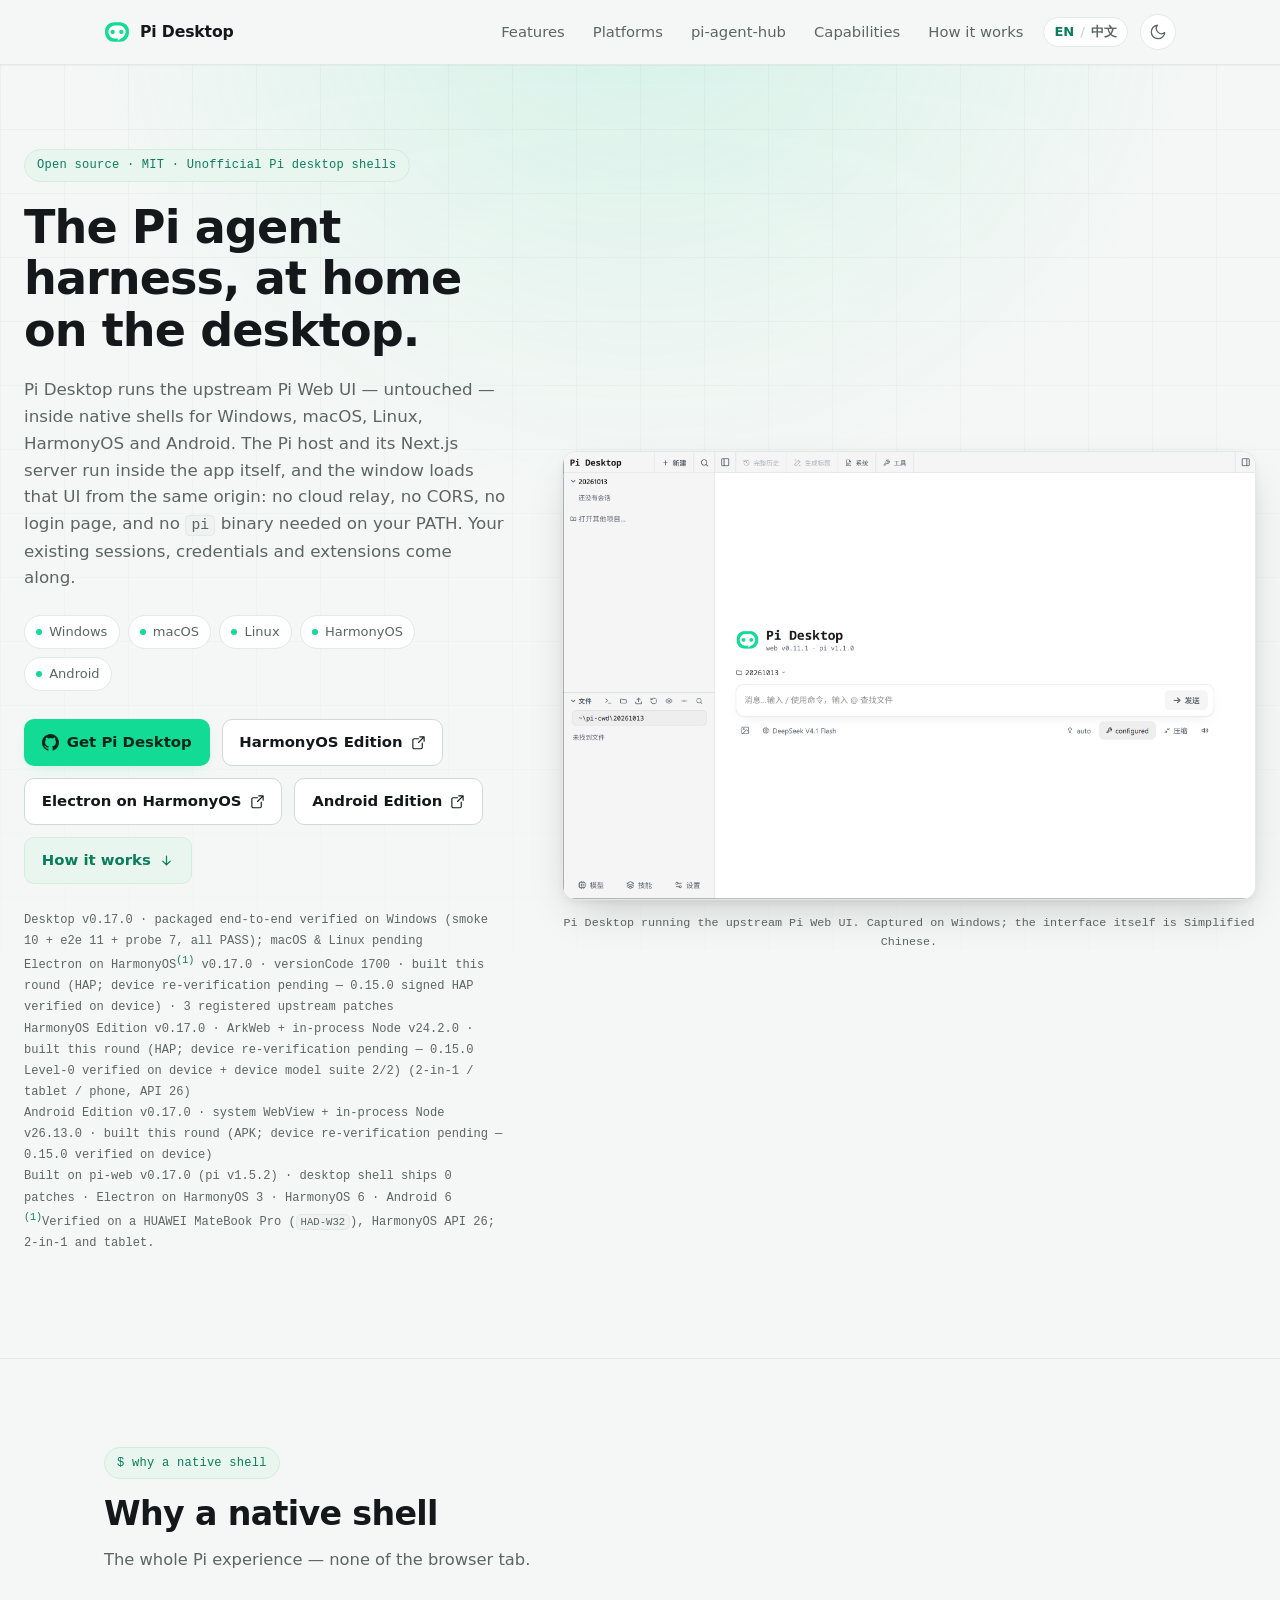
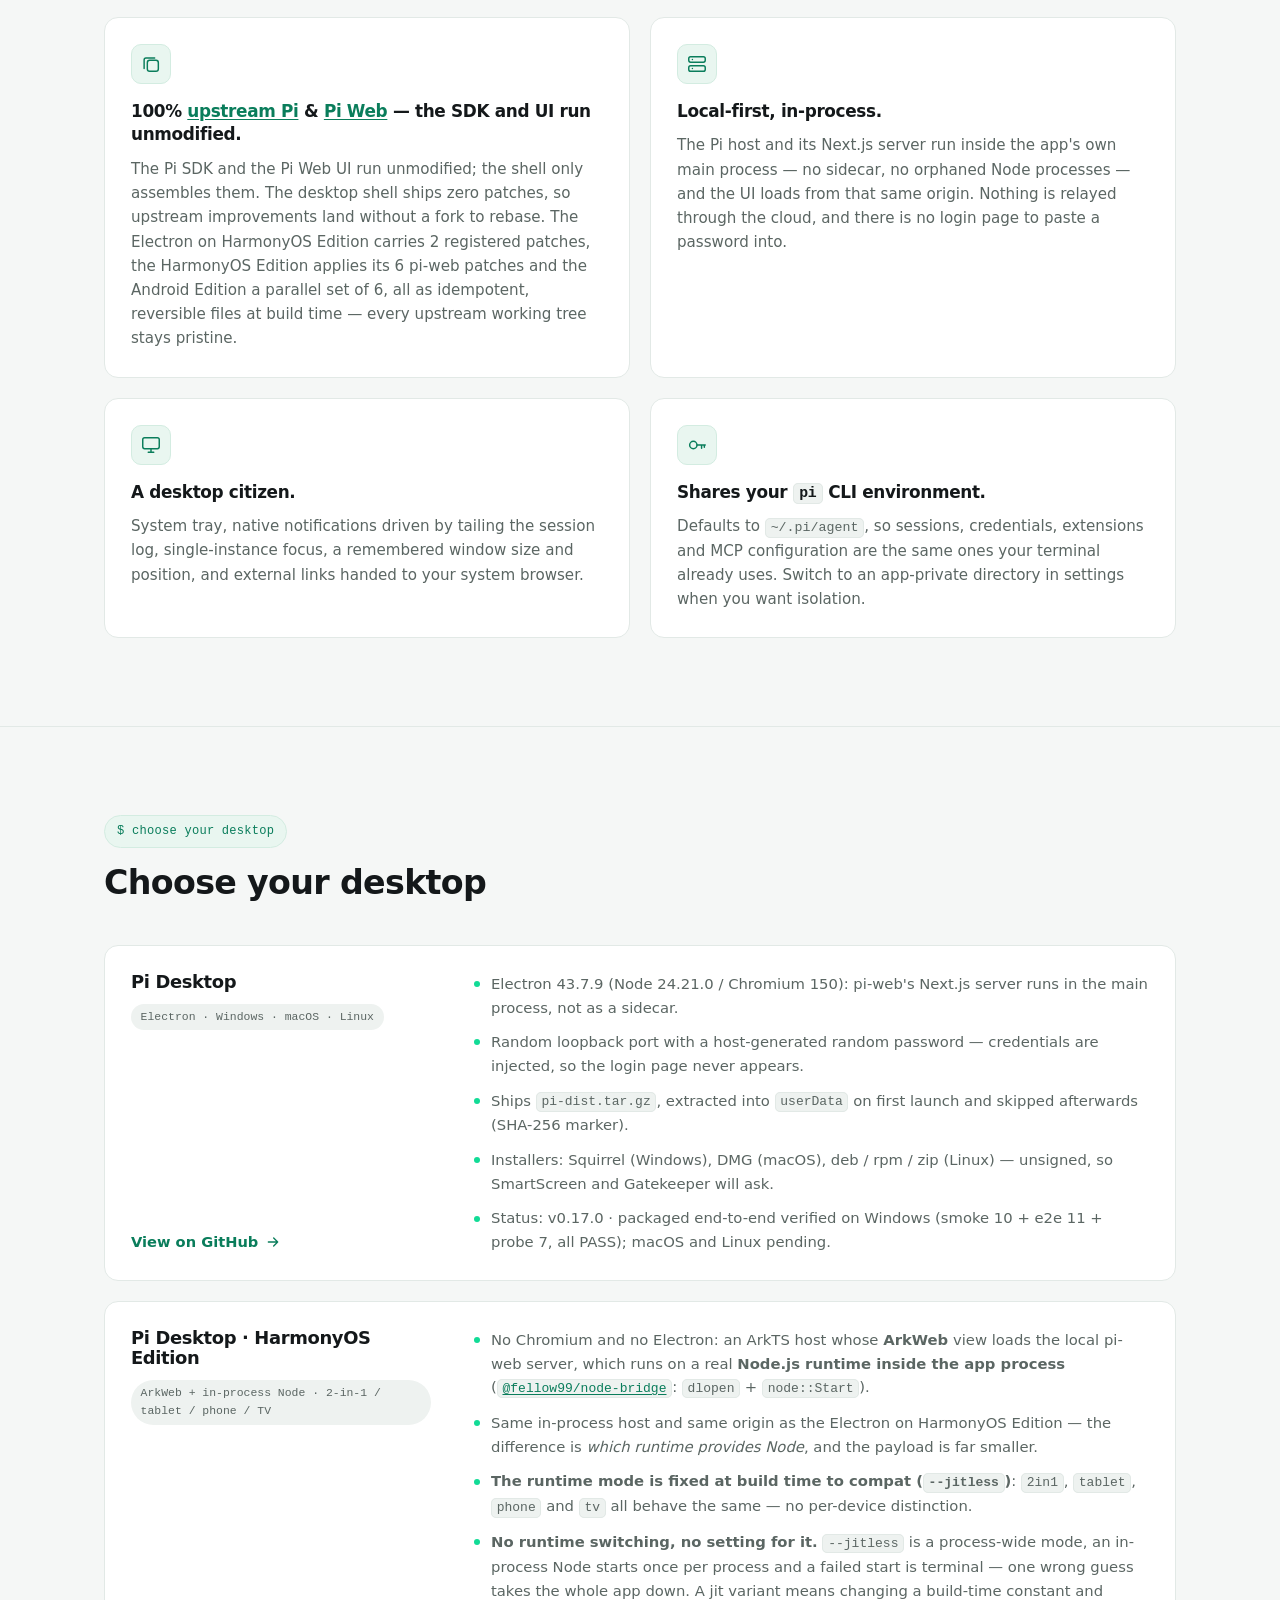
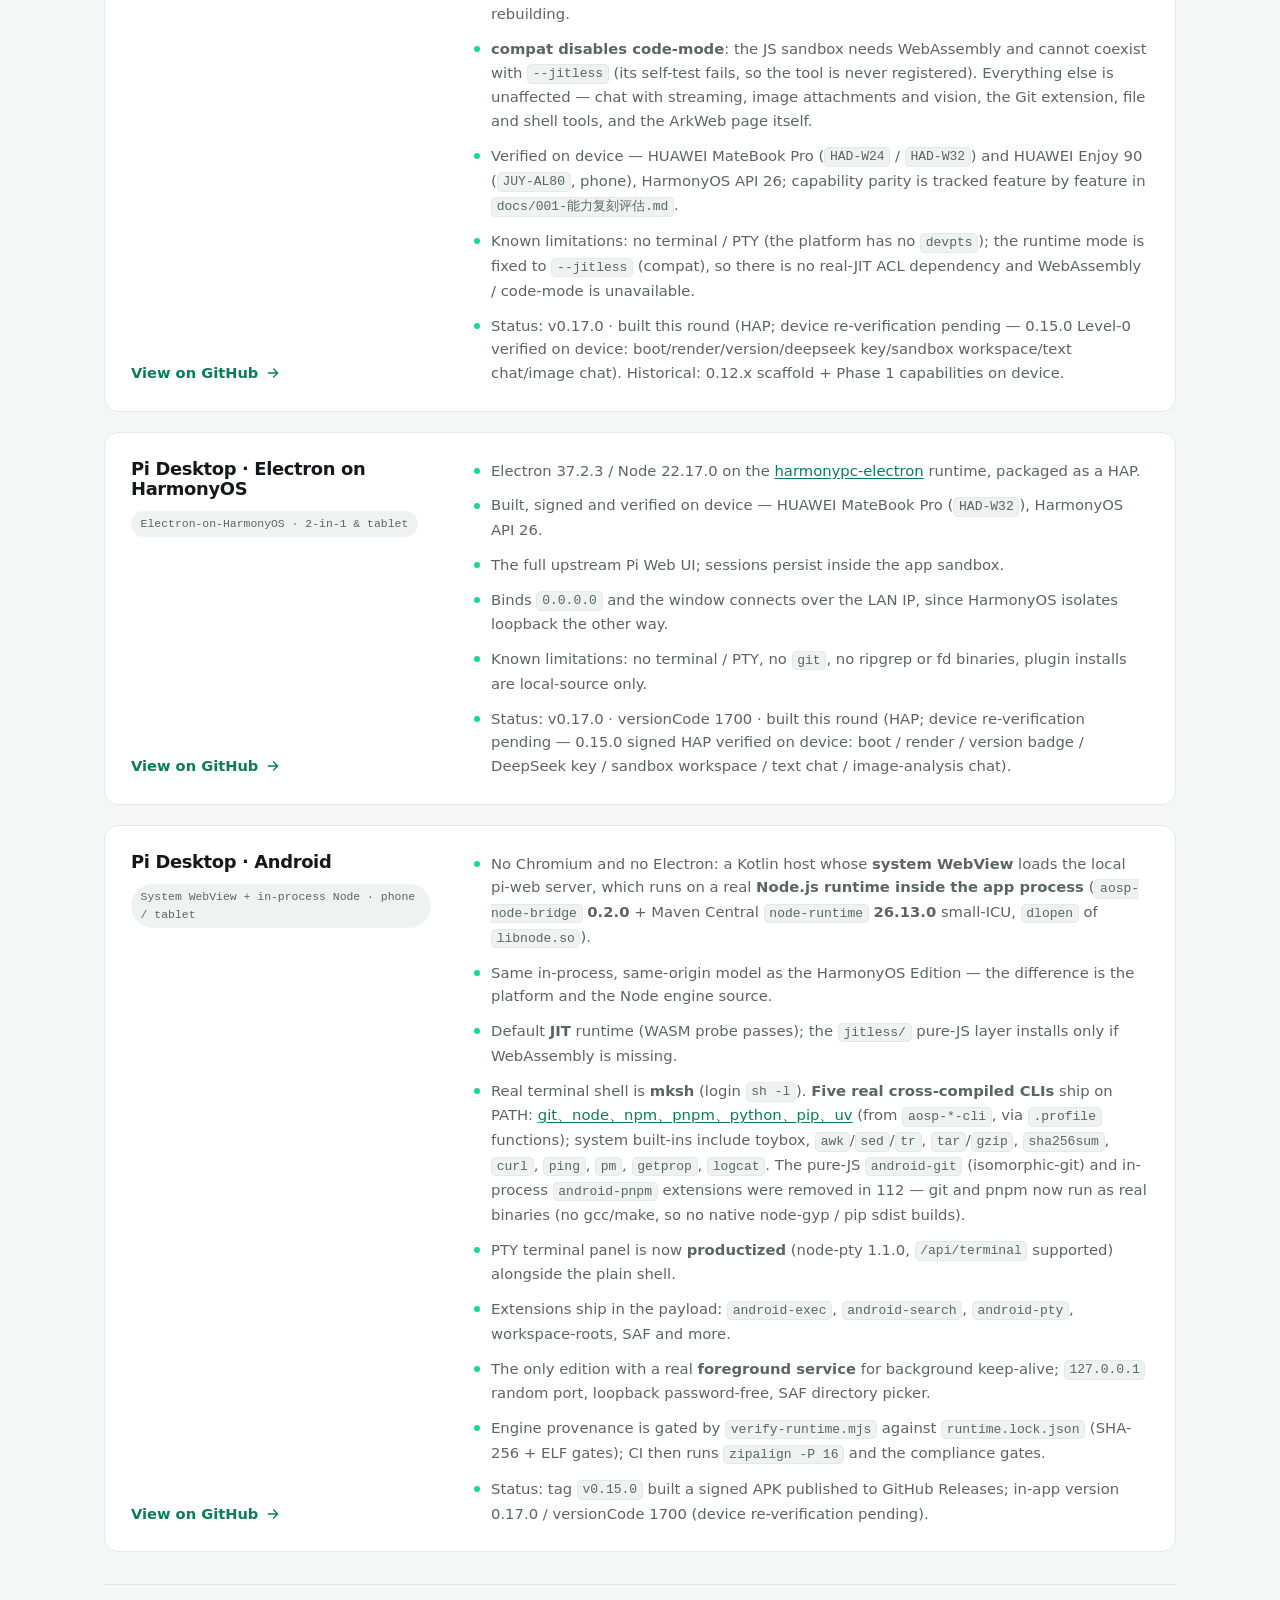
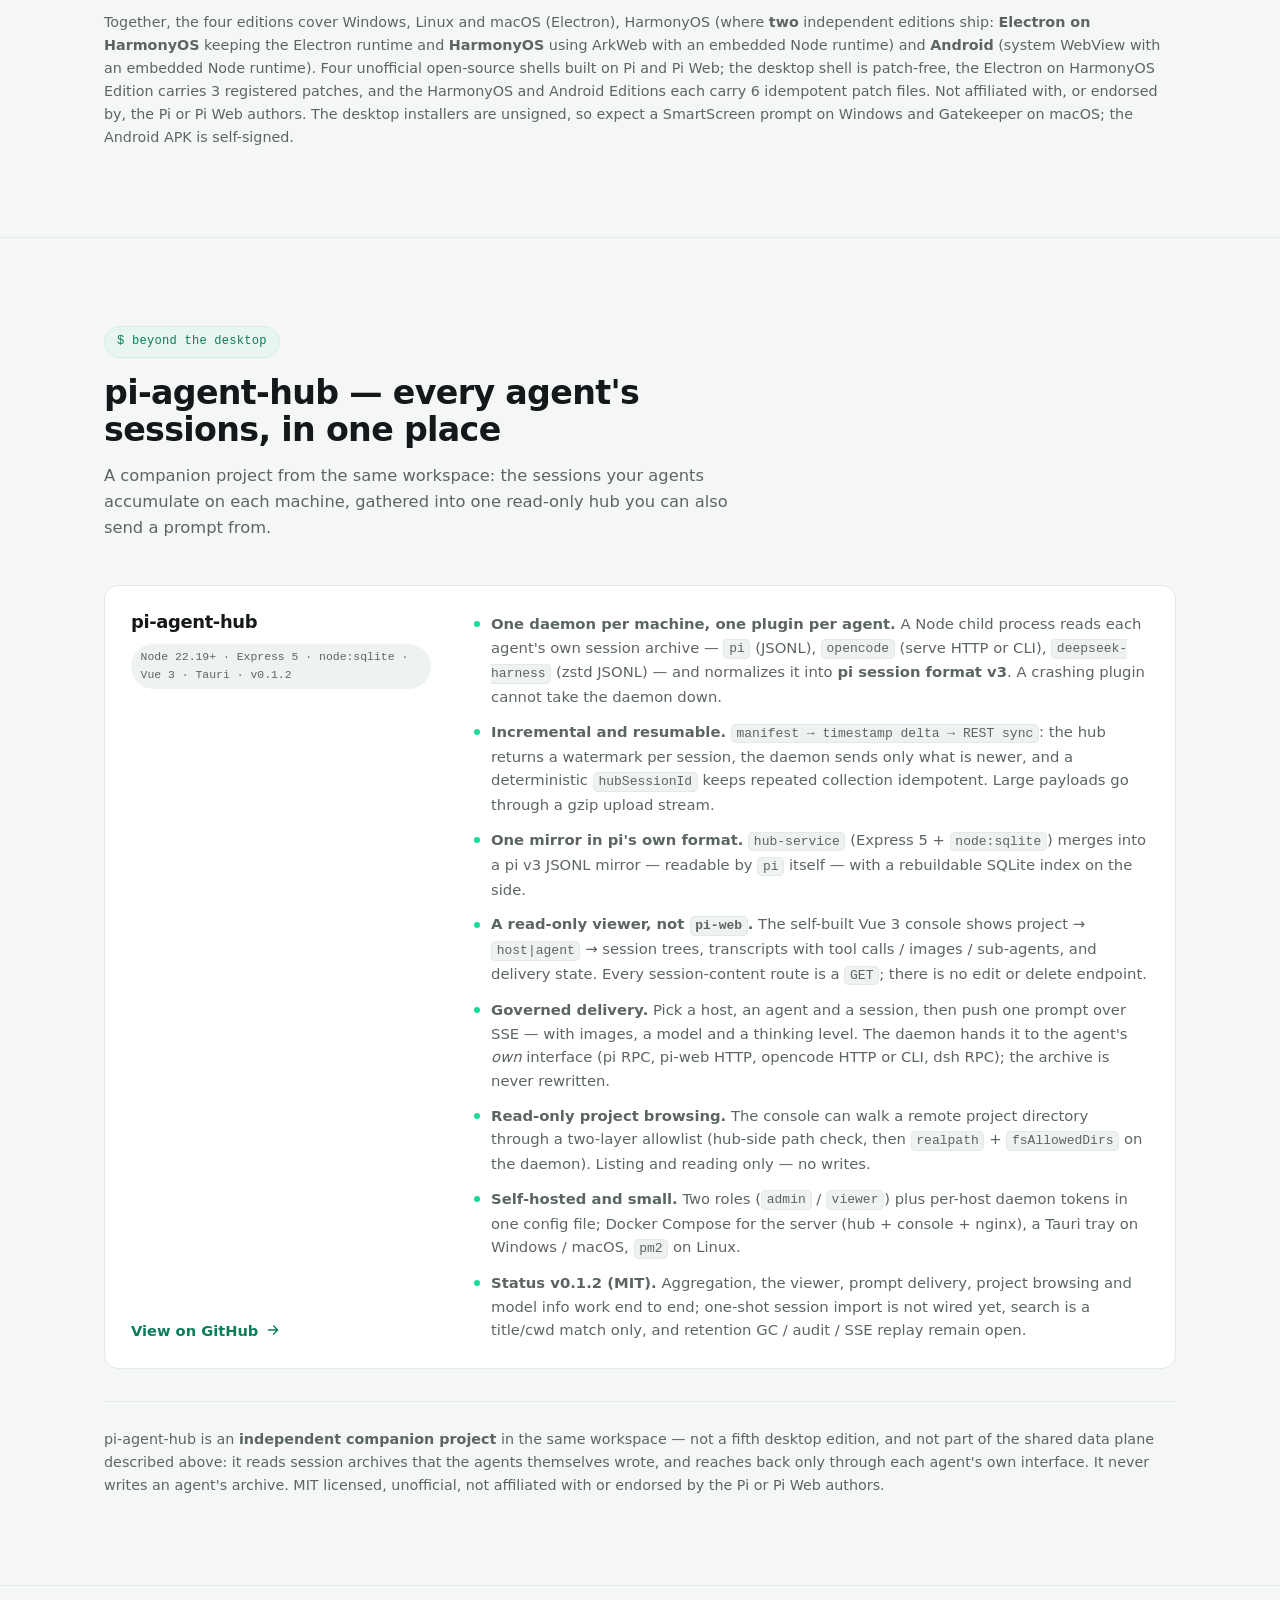
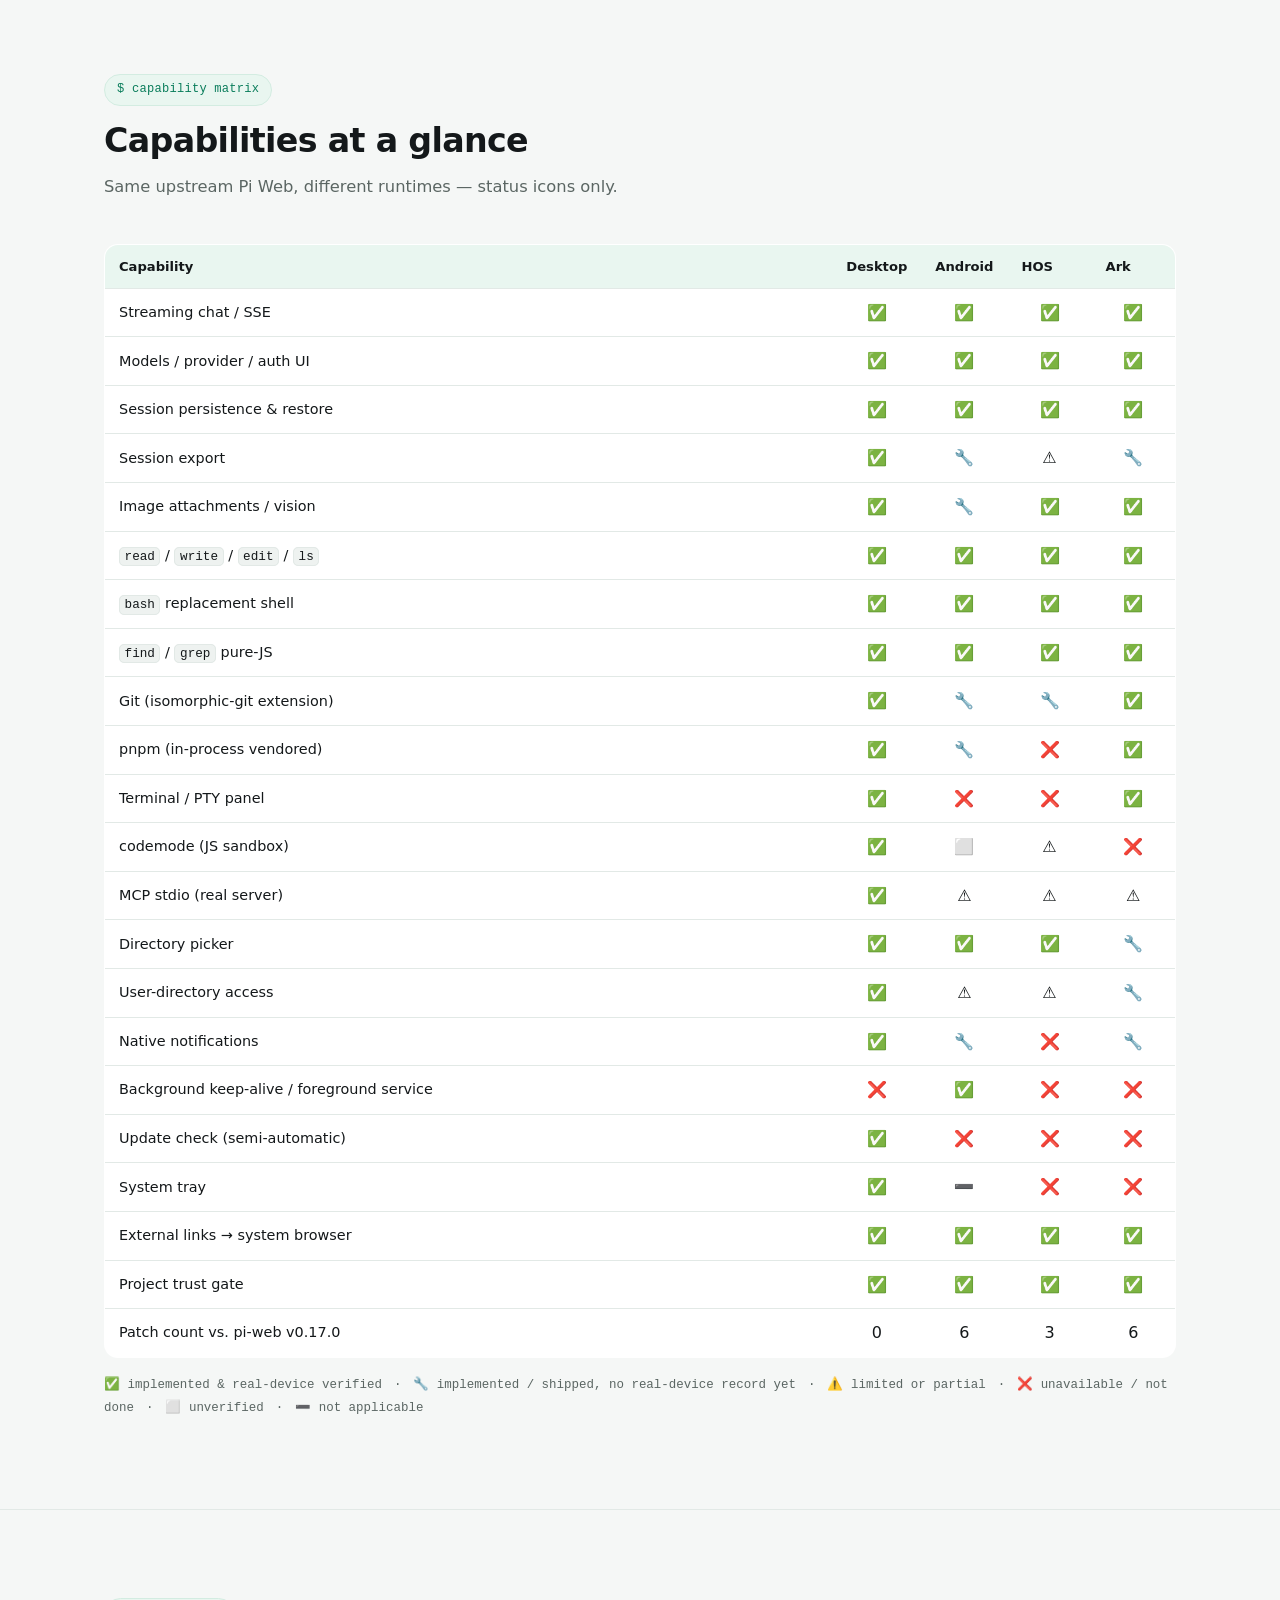
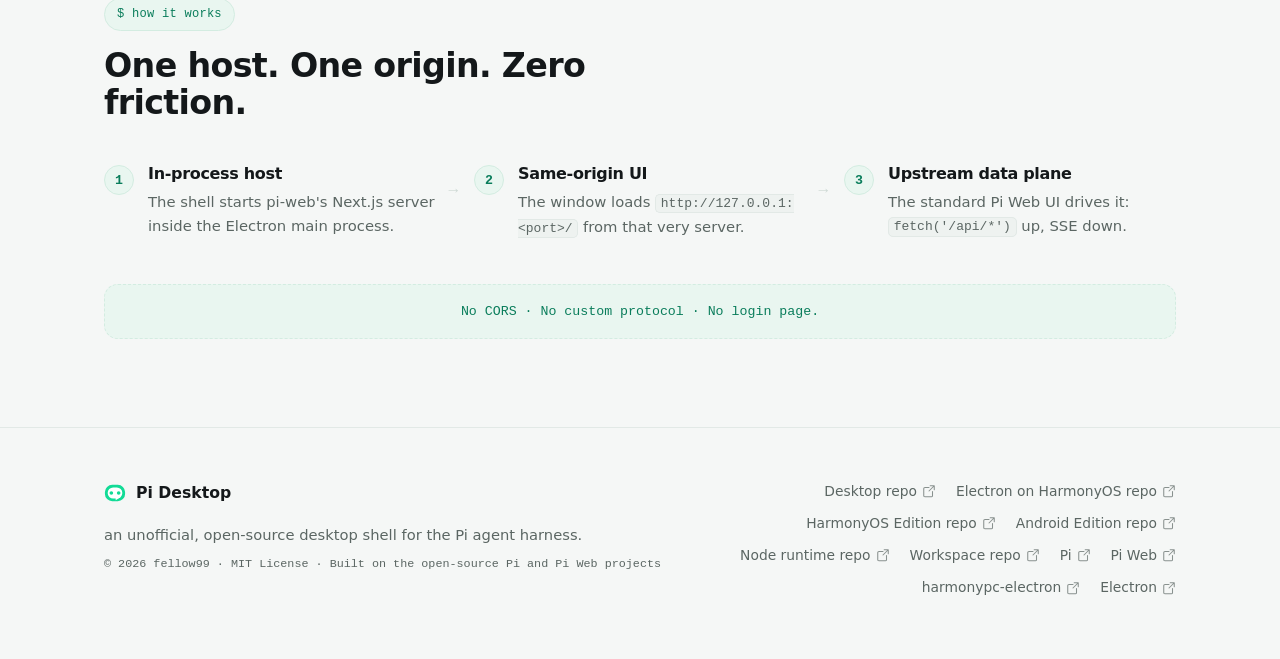
==== index.html @ 99fec646 "feat(site): 新增 pi-agent-hub 栏目并改为一行一应用布局 - 新增 #hub 章节介绍配套工程 pi-agent-hub（采集归一、pi 格式镜像、只读查看器、受控下发、自托管" ====
<!DOCTYPE html>
<html lang="en" data-theme="light">
<head>
  <meta charset="UTF-8" />
  <meta name="viewport" content="width=device-width, initial-scale=1.0" />
  <title>Pi Desktop — The Pi agent harness on the desktop: Windows, macOS, Linux, HarmonyOS &amp; Android</title>
  <meta name="description" content="Open-source, unofficial desktop shells for Pi: the upstream Pi Web UI, untouched, inside an Electron app for Windows, macOS and Linux, two HarmonyOS editions (Electron on HarmonyOS, and ArkWeb with an in-process Node runtime), and an Android edition built on the system WebView with an embedded Node runtime. Local-first, in-process host." />
  <meta name="theme-color" media="(prefers-color-scheme: light)" content="#f5f7f6" />
  <meta name="theme-color" media="(prefers-color-scheme: dark)" content="#090d0b" />
  <script>
    /* Apply the persisted theme before first paint to avoid a flash of the wrong theme. */
    (function () {
      try {
        var t = localStorage.getItem('pi-theme');
        if (!t) {
          t = window.matchMedia('(prefers-color-scheme: dark)').matches ? 'dark' : 'light';
        }
        document.documentElement.setAttribute('data-theme', t);
      } catch (e) {
        /* localStorage unavailable (e.g. file:// with strict settings): keep default */
      }
    })();
  </script>
  <link rel="stylesheet" href="style.css" />
  <link rel="icon" type="image/svg+xml" href="images/logo.svg" />
</head>
<body>
  <a class="skip-link" href="#main">Skip to content</a>

  <header class="site-header">
    <nav class="nav container" aria-label="Primary">
      <a class="brand" href="#top"><img src="images/logo.svg" alt="Pi Desktop" class="brand-logo" /><span class="brand-suffix">Pi Desktop</span></a>
      <div class="nav-links">
        <a href="#features">Features</a>
        <a href="#platforms">Platforms</a>
        <a href="#hub">pi-agent-hub</a>
        <a href="#capabilities">Capabilities</a>
        <a href="#how">How it works</a>
      </div>
      <div class="nav-actions">
        <div class="lang-switch" role="group" aria-label="Language">
          <a class="lang is-active" href="index.html" hreflang="en" aria-current="page">EN</a>
          <span class="lang-sep" aria-hidden="true">/</span>
          <a class="lang" href="index_zh.html" hreflang="zh-CN">中文</a>
        </div>
        <button
          id="theme-toggle"
          class="icon-btn"
          type="button"
          aria-label="Toggle dark mode"
          data-label-dark="Toggle dark mode"
          data-label-light="Toggle light mode">
          <svg class="i-sun" viewBox="0 0 24 24" width="18" height="18" fill="none" stroke="currentColor" stroke-width="1.7" stroke-linecap="round" stroke-linejoin="round" aria-hidden="true">
            <circle cx="12" cy="12" r="4"></circle>
            <path d="M12 2v2M12 20v2M4.93 4.93l1.41 1.41M17.66 17.66l1.41 1.41M2 12h2M20 12h2M4.93 19.07l1.41-1.41M17.66 6.34l1.41-1.41"></path>
          </svg>
          <svg class="i-moon" viewBox="0 0 24 24" width="18" height="18" fill="none" stroke="currentColor" stroke-width="1.7" stroke-linecap="round" stroke-linejoin="round" aria-hidden="true">
            <path d="M21 12.79A9 9 0 1 1 11.21 3 7 7 0 0 0 21 12.79z"></path>
          </svg>
        </button>
      </div>
    </nav>
  </header>

  <main id="main">
    <!-- ============================== HERO ============================== -->
    <section id="top" class="hero">
      <div class="container hero-grid">
        <div class="hero-copy">
          <span class="eyebrow">Open source · MIT · Unofficial Pi desktop shells</span>
          <h1>The Pi agent harness, at home on the desktop.</h1>
          <p class="lede">Pi Desktop runs the upstream Pi Web UI — untouched — inside native shells for Windows, macOS, Linux, HarmonyOS and Android. The Pi host and its Next.js server run inside the app itself, and the window loads that UI from the same origin: no cloud relay, no CORS, no login page, and no <code>pi</code> binary needed on your PATH. Your existing sessions, credentials and extensions come along.</p>
          <ul class="os-strip" aria-label="Supported desktop platforms">
            <li class="os-chip"><span class="os-dot" aria-hidden="true"></span>Windows</li>
            <li class="os-chip"><span class="os-dot" aria-hidden="true"></span>macOS</li>
            <li class="os-chip"><span class="os-dot" aria-hidden="true"></span>Linux</li>
            <li class="os-chip"><span class="os-dot" aria-hidden="true"></span>HarmonyOS</li>
            <li class="os-chip"><span class="os-dot" aria-hidden="true"></span>Android</li>
          </ul>
          <div class="cta-row">
            <a class="btn btn-primary" href="https://github.com/fellow99/pi-desktop" target="_blank" rel="noopener">
              <svg viewBox="0 0 24 24" width="17" height="17" fill="currentColor" aria-hidden="true"><path d="M12 0C5.37 0 0 5.37 0 12c0 5.31 3.44 9.81 8.21 11.4.6.11.82-.26.82-.58 0-.29-.01-1.04-.02-2.05-3.34.73-4.04-1.61-4.04-1.61-.55-1.39-1.34-1.76-1.34-1.76-1.09-.74.08-.73.08-.73 1.2.08 1.84 1.24 1.84 1.24 1.07 1.83 2.8 1.3 3.48 1 .11-.78.42-1.31.76-1.61-2.66-.3-5.47-1.33-5.47-5.93 0-1.31.47-2.38 1.24-3.22-.12-.3-.54-1.52.12-3.18 0 0 1.01-.32 3.3 1.23a11.5 11.5 0 0 1 6.01 0c2.29-1.55 3.3-1.23 3.3-1.23.66 1.66.24 2.88.12 3.18.77.84 1.24 1.91 1.24 3.22 0 4.61-2.81 5.63-5.48 5.92.43.37.81 1.1.81 2.22 0 1.6-.01 2.89-.01 3.28 0 .32.21.7.82.58A12 12 0 0 0 12 0z"></path></svg>
              Get Pi Desktop
            </a>
            <a class="btn btn-outline" href="https://github.com/fellow99/pi-desktop-ark" target="_blank" rel="noopener">
              HarmonyOS Edition
              <svg viewBox="0 0 24 24" width="15" height="15" fill="none" stroke="currentColor" stroke-width="1.8" stroke-linecap="round" stroke-linejoin="round" aria-hidden="true"><path d="M14 3h7v7M21 3l-9 9M18 13v7a2 2 0 0 1-2 2H5a2 2 0 0 1-2-2V8a2 2 0 0 1 2-2h7"></path></svg>
            </a>
            <a class="btn btn-outline" href="https://github.com/fellow99/pi-desktop-hos" target="_blank" rel="noopener">
              Electron on HarmonyOS
              <svg viewBox="0 0 24 24" width="15" height="15" fill="none" stroke="currentColor" stroke-width="1.8" stroke-linecap="round" stroke-linejoin="round" aria-hidden="true"><path d="M14 3h7v7M21 3l-9 9M18 13v7a2 2 0 0 1-2 2H5a2 2 0 0 1-2-2V8a2 2 0 0 1 2-2h7"></path></svg>
            </a>
            <a class="btn btn-outline" href="https://github.com/fellow99/pi-desktop-android" target="_blank" rel="noopener">
              Android Edition
              <svg viewBox="0 0 24 24" width="15" height="15" fill="none" stroke="currentColor" stroke-width="1.8" stroke-linecap="round" stroke-linejoin="round" aria-hidden="true"><path d="M14 3h7v7M21 3l-9 9M18 13v7a2 2 0 0 1-2 2H5a2 2 0 0 1-2-2V8a2 2 0 0 1 2-2h7"></path></svg>
            </a>
            <a class="btn btn-ghost" href="#how">
              How it works
              <svg viewBox="0 0 24 24" width="15" height="15" fill="none" stroke="currentColor" stroke-width="2" stroke-linecap="round" stroke-linejoin="round" aria-hidden="true"><path d="M12 5v14M6 13l6 6 6-6"></path></svg>
            </a>
          </div>
          <p class="trust">
            Desktop v0.17.0 · packaged end-to-end verified on Windows (smoke 10 + e2e 11 + probe 7, all PASS); macOS &amp; Linux pending
            <br>
            Electron on HarmonyOS<sup>(1)</sup> v0.17.0 · versionCode 1700 · built this round (HAP; device re-verification pending — 0.15.0 signed HAP verified on device) · 3 registered upstream patches
            <br>
            HarmonyOS Edition v0.17.0 · ArkWeb + in-process Node v24.2.0 · built this round (HAP; device re-verification pending — 0.15.0 Level-0 verified on device + device model suite 2/2) (2-in-1 / tablet / phone, API 26)
            <br>
            Android Edition v0.17.0 · system WebView + in-process Node v26.13.0 · built this round (APK; device re-verification pending — 0.15.0 verified on device)
            <br>
            Built on pi-web v0.17.0 (pi v1.5.2) · desktop shell ships 0 patches · Electron on HarmonyOS 3 · HarmonyOS 6 · Android 6
            <br>
            <sup>(1)</sup>Verified on a HUAWEI MateBook Pro (<code>HAD-W32</code>), HarmonyOS API 26; 2-in-1 and tablet.
          </p>
        </div>

        <div class="hero-visual">
          <figure class="hero-shot">
            <img src="images/light.png" data-shot="light" alt="Pi Desktop running the upstream Pi Web UI in light theme, in Simplified Chinese" width="2372" height="1530" />
            <img src="images/dark.png" data-shot="dark" alt="Pi Desktop running the upstream Pi Web UI in dark theme, in Simplified Chinese" width="2372" height="1530" />
          </figure>
          <p class="shot-caption">Pi Desktop running the upstream Pi Web UI. Captured on Windows; the interface itself is Simplified Chinese.</p>
        </div>
      </div>
    </section>

    <!-- ============================ FEATURES ============================ -->
    <section id="features" class="section">
      <div class="container">
        <p class="section-eyebrow">$ why a native shell</p>
        <div class="section-head">
          <h2>Why a native shell</h2>
          <p class="section-lede">The whole Pi experience — none of the browser tab.</p>
        </div>

        <div class="feature-grid">
          <article class="feature-card">
            <span class="icon">
              <svg viewBox="0 0 24 24" width="22" height="22" fill="none" stroke="currentColor" stroke-width="1.6" stroke-linecap="round" stroke-linejoin="round" aria-hidden="true"><rect x="8" y="8" width="12" height="12" rx="2.5"></rect><path d="M16 5.5H6.5A2 2 0 0 0 4.5 7.5V17"></path></svg>
            </span>
            <h3>100% <a href="https://github.com/earendil-works/pi" target="_blank" rel="noopener">upstream Pi</a> &amp; <a href="https://github.com/agegr/pi-web" target="_blank" rel="noopener">Pi Web</a> — the SDK and UI run unmodified.</h3>
            <p>The Pi SDK and the Pi Web UI run unmodified; the shell only assembles them. The desktop shell ships zero patches, so upstream improvements land without a fork to rebase. The Electron on HarmonyOS Edition carries 2 registered patches, the HarmonyOS Edition applies its 6 pi-web patches and the Android Edition a parallel set of 6, all as idempotent, reversible files at build time — every upstream working tree stays pristine.</p>
          </article>

          <article class="feature-card">
            <span class="icon">
              <svg viewBox="0 0 24 24" width="22" height="22" fill="none" stroke="currentColor" stroke-width="1.6" stroke-linecap="round" stroke-linejoin="round" aria-hidden="true"><rect x="3" y="4" width="18" height="6" rx="2"></rect><rect x="3" y="14" width="18" height="6" rx="2"></rect><path d="M7 7h.01M7 17h.01"></path></svg>
            </span>
            <h3>Local-first, in-process.</h3>
            <p>The Pi host and its Next.js server run inside the app's own main process — no sidecar, no orphaned Node processes — and the UI loads from that same origin. Nothing is relayed through the cloud, and there is no login page to paste a password into.</p>
          </article>

          <article class="feature-card">
            <span class="icon">
              <svg viewBox="0 0 24 24" width="22" height="22" fill="none" stroke="currentColor" stroke-width="1.6" stroke-linecap="round" stroke-linejoin="round" aria-hidden="true"><rect x="3" y="4" width="18" height="12" rx="2"></rect><path d="M9 20h6M12 16v4"></path></svg>
            </span>
            <h3>A desktop citizen.</h3>
            <p>System tray, native notifications driven by tailing the session log, single-instance focus, a remembered window size and position, and external links handed to your system browser.</p>
          </article>

          <article class="feature-card">
            <span class="icon">
              <svg viewBox="0 0 24 24" width="22" height="22" fill="none" stroke="currentColor" stroke-width="1.6" stroke-linecap="round" stroke-linejoin="round" aria-hidden="true"><circle cx="8" cy="12" r="4"></circle><path d="M12 12h9M17 12v3.5M20 12v2.5"></path></svg>
            </span>
            <h3>Shares your <code>pi</code> CLI environment.</h3>
            <p>Defaults to <code>~/.pi/agent</code>, so sessions, credentials, extensions and MCP configuration are the same ones your terminal already uses. Switch to an app-private directory in settings when you want isolation.</p>
          </article>
        </div>
      </div>
    </section>

    <!-- ============================ PLATFORMS =========================== -->
    <section id="platforms" class="section">
      <div class="container">
        <p class="section-eyebrow">$ choose your desktop</p>
        <div class="section-head">
          <h2>Choose your desktop</h2>
        </div>

        <div class="platform-grid">
          <article class="platform-card">
            <div class="platform-head">
              <h3>Pi Desktop</h3>
              <span class="platform-tag">Electron · Windows · macOS · Linux</span>
            </div>
            <ul class="bullet-list">
              <li>Electron 43.7.9 (Node 24.21.0 / Chromium 150): pi-web's Next.js server runs in the main process, not as a sidecar.</li>
              <li>Random loopback port with a host-generated random password — credentials are injected, so the login page never appears.</li>
              <li>Ships <code>pi-dist.tar.gz</code>, extracted into <code>userData</code> on first launch and skipped afterwards (SHA-256 marker).</li>
              <li>Installers: Squirrel (Windows), DMG (macOS), deb / rpm / zip (Linux) — unsigned, so SmartScreen and Gatekeeper will ask.</li>
              <li>Status: v0.17.0 · packaged end-to-end verified on Windows (smoke 10 + e2e 11 + probe 7, all PASS); macOS and Linux pending.</li>
            </ul>
            <a class="repo-link" href="https://github.com/fellow99/pi-desktop" target="_blank" rel="noopener">
              View on GitHub
              <svg viewBox="0 0 24 24" width="16" height="16" fill="none" stroke="currentColor" stroke-width="2" stroke-linecap="round" stroke-linejoin="round" aria-hidden="true"><path d="M5 12h14M13 6l6 6-6 6"></path></svg>
            </a>
          </article>

          <article class="platform-card">
            <div class="platform-head">
              <h3>Pi Desktop · HarmonyOS Edition</h3>
              <span class="platform-tag">ArkWeb + in-process Node · 2-in-1 / tablet / phone / TV</span>
            </div>
            <ul class="bullet-list">
              <li>No Chromium and no Electron: an ArkTS host whose <strong>ArkWeb</strong> view loads the local pi-web server, which runs on a real <strong>Node.js runtime inside the app process</strong> (<a href="https://github.com/fellow99/ohos-node-bridge" target="_blank" rel="noopener"><code>@fellow99/node-bridge</code></a>: <code>dlopen</code> + <code>node::Start</code>).</li>
              <li>Same in-process host and same origin as the Electron on HarmonyOS Edition — the difference is <em>which runtime provides Node</em>, and the payload is far smaller.</li>
              <li><strong>The runtime mode is fixed at build time to compat (<code>--jitless</code>)</strong>: <code>2in1</code>, <code>tablet</code>, <code>phone</code> and <code>tv</code> all behave the same — no per-device distinction.</li>
              <li><strong>No runtime switching, no setting for it.</strong> <code>--jitless</code> is a process-wide mode, an in-process Node starts once per process and a failed start is terminal — one wrong guess takes the whole app down. A jit variant means changing a build-time constant and rebuilding.</li>
              <li><strong>compat disables code-mode</strong>: the JS sandbox needs WebAssembly and cannot coexist with <code>--jitless</code> (its self-test fails, so the tool is never registered). Everything else is unaffected — chat with streaming, image attachments and vision, the Git extension, file and shell tools, and the ArkWeb page itself.</li>
              <li>Verified on device — HUAWEI MateBook Pro (<code>HAD-W24</code> / <code>HAD-W32</code>) and HUAWEI Enjoy 90 (<code>JUY-AL80</code>, phone), HarmonyOS API 26; capability parity is tracked feature by feature in <code>docs/001-能力复刻评估.md</code>.</li>
              <li>Known limitations: no terminal / PTY (the platform has no <code>devpts</code>); the runtime mode is fixed to <code>--jitless</code> (compat), so there is no real-JIT ACL dependency and WebAssembly / code-mode is unavailable.</li>
              <li>Status: v0.17.0 · built this round (HAP; device re-verification pending — 0.15.0 Level-0 verified on device: boot/render/version/deepseek key/sandbox workspace/text chat/image chat). Historical: 0.12.x scaffold + Phase 1 capabilities on device.</li>
            </ul>
            <a class="repo-link" href="https://github.com/fellow99/pi-desktop-ark" target="_blank" rel="noopener">
              View on GitHub
              <svg viewBox="0 0 24 24" width="16" height="16" fill="none" stroke="currentColor" stroke-width="2" stroke-linecap="round" stroke-linejoin="round" aria-hidden="true"><path d="M5 12h14M13 6l6 6-6 6"></path></svg>
            </a>
          </article>

          <article class="platform-card">
            <div class="platform-head">
              <h3>Pi Desktop · Electron on HarmonyOS</h3>
              <span class="platform-tag">Electron-on-HarmonyOS · 2-in-1 &amp; tablet</span>
            </div>
            <ul class="bullet-list">
              <li>Electron 37.2.3 / Node 22.17.0 on the <a href="https://atomgit.com/jianguoxu/harmonypc-electron" target="_blank" rel="noopener">harmonypc-electron</a> runtime, packaged as a HAP.</li>
              <li>Built, signed and verified on device — HUAWEI MateBook Pro (<code>HAD-W32</code>), HarmonyOS API 26.</li>
              <li>The full upstream Pi Web UI; sessions persist inside the app sandbox.</li>
              <li>Binds <code>0.0.0.0</code> and the window connects over the LAN IP, since HarmonyOS isolates loopback the other way.</li>
              <li>Known limitations: no terminal / PTY, no <code>git</code>, no ripgrep or fd binaries, plugin installs are local-source only.</li>
              <li>Status: v0.17.0 · versionCode 1700 · built this round (HAP; device re-verification pending — 0.15.0 signed HAP verified on device: boot / render / version badge / DeepSeek key / sandbox workspace / text chat / image-analysis chat).</li>
            </ul>
            <a class="repo-link" href="https://github.com/fellow99/pi-desktop-hos" target="_blank" rel="noopener">
              View on GitHub
              <svg viewBox="0 0 24 24" width="16" height="16" fill="none" stroke="currentColor" stroke-width="2" stroke-linecap="round" stroke-linejoin="round" aria-hidden="true"><path d="M5 12h14M13 6l6 6-6 6"></path></svg>
            </a>
          </article>

          <article class="platform-card">
            <div class="platform-head">
              <h3>Pi Desktop · Android</h3>
              <span class="platform-tag">System WebView + in-process Node · phone / tablet</span>
            </div>
            <ul class="bullet-list">
              <li>No Chromium and no Electron: a Kotlin host whose <strong>system WebView</strong> loads the local pi-web server, which runs on a real <strong>Node.js runtime inside the app process</strong> (<code>aosp-node-bridge</code> <strong>0.2.0</strong> + Maven Central <code>node-runtime</code> <strong>26.13.0</strong> small-ICU, <code>dlopen</code> of <code>libnode.so</code>).</li>
              <li>Same in-process, same-origin model as the HarmonyOS Edition — the difference is the platform and the Node engine source.</li>
              <li>Default <strong>JIT</strong> runtime (WASM probe passes); the <code>jitless/</code> pure-JS layer installs only if WebAssembly is missing.</li>
              <li>Real terminal shell is <strong>mksh</strong> (login <code>sh -l</code>). <strong>Five real cross-compiled CLIs</strong> ship on PATH: <a href="https://github.com/fellow99/node-bridge-workspace" target="_blank" rel="noopener">git、node、npm、pnpm、python、pip、uv</a> (from <code>aosp-*-cli</code>, via <code>.profile</code> functions); system built-ins include toybox, <code>awk</code>/<code>sed</code>/<code>tr</code>, <code>tar</code>/<code>gzip</code>, <code>sha256sum</code>, <code>curl</code>, <code>ping</code>, <code>pm</code>, <code>getprop</code>, <code>logcat</code>. The pure-JS <code>android-git</code> (isomorphic-git) and in-process <code>android-pnpm</code> extensions were removed in 112 — git and pnpm now run as real binaries (no gcc/make, so no native node-gyp / pip sdist builds).</li>
              <li>PTY terminal panel is now <strong>productized</strong> (node-pty 1.1.0, <code>/api/terminal</code> supported) alongside the plain shell.</li>
              <li>Extensions ship in the payload: <code>android-exec</code>, <code>android-search</code>, <code>android-pty</code>, workspace-roots, SAF and more.</li>
              <li>The only edition with a real <strong>foreground service</strong> for background keep-alive; <code>127.0.0.1</code> random port, loopback password-free, SAF directory picker.</li>
              <li>Engine provenance is gated by <code>verify-runtime.mjs</code> against <code>runtime.lock.json</code> (SHA-256 + ELF gates); CI then runs <code>zipalign -P 16</code> and the compliance gates.</li>
              <li>Status: tag <code>v0.15.0</code> built a signed APK published to GitHub Releases; in-app version 0.17.0 / versionCode 1700 (device re-verification pending).</li>
            </ul>
            <a class="repo-link" href="https://github.com/fellow99/pi-desktop-android" target="_blank" rel="noopener">
              View on GitHub
              <svg viewBox="0 0 24 24" width="16" height="16" fill="none" stroke="currentColor" stroke-width="2" stroke-linecap="round" stroke-linejoin="round" aria-hidden="true"><path d="M5 12h14M13 6l6 6-6 6"></path></svg>
            </a>
          </article>
        </div>

        <p class="disclaimer">Together, the four editions cover Windows, Linux and macOS (Electron), HarmonyOS (where <strong>two</strong> independent editions ship: <strong>Electron on HarmonyOS</strong> keeping the Electron runtime and <strong>HarmonyOS</strong> using ArkWeb with an embedded Node runtime) and <strong>Android</strong> (system WebView with an embedded Node runtime). Four unofficial open-source shells built on Pi and Pi Web; the desktop shell is patch-free, the Electron on HarmonyOS Edition carries 3 registered patches, and the HarmonyOS and Android Editions each carry 6 idempotent patch files. Not affiliated with, or endorsed by, the Pi or Pi Web authors. The desktop installers are unsigned, so expect a SmartScreen prompt on Windows and Gatekeeper on macOS; the Android APK is self-signed.</p>
      </div>
    </section>

    <!-- =========================== PI-AGENT-HUB ========================== -->
    <section id="hub" class="section">
      <div class="container">
        <p class="section-eyebrow">$ beyond the desktop</p>
        <div class="section-head">
          <h2>pi-agent-hub — every agent's sessions, in one place</h2>
          <p class="section-lede">A companion project from the same workspace: the sessions your agents accumulate on each machine, gathered into one read-only hub you can also send a prompt from.</p>
        </div>

        <div class="platform-grid">
          <article class="platform-card">
            <div class="platform-head">
              <h3>pi-agent-hub</h3>
              <span class="platform-tag">Node 22.19+ · Express 5 · node:sqlite · Vue 3 · Tauri · v0.1.2</span>
            </div>
            <ul class="bullet-list">
              <li><strong>One daemon per machine, one plugin per agent.</strong> A Node child process reads each agent's own session archive — <code>pi</code> (JSONL), <code>opencode</code> (serve HTTP or CLI), <code>deepseek-harness</code> (zstd JSONL) — and normalizes it into <strong>pi session format v3</strong>. A crashing plugin cannot take the daemon down.</li>
              <li><strong>Incremental and resumable.</strong> <code>manifest → timestamp delta → REST sync</code>: the hub returns a watermark per session, the daemon sends only what is newer, and a deterministic <code>hubSessionId</code> keeps repeated collection idempotent. Large payloads go through a gzip upload stream.</li>
              <li><strong>One mirror in pi's own format.</strong> <code>hub-service</code> (Express 5 + <code>node:sqlite</code>) merges into a pi v3 JSONL mirror — readable by <code>pi</code> itself — with a rebuildable SQLite index on the side.</li>
              <li><strong>A read-only viewer, not <code>pi-web</code>.</strong> The self-built Vue 3 console shows project → <code>host|agent</code> → session trees, transcripts with tool calls / images / sub-agents, and delivery state. Every session-content route is a <code>GET</code>; there is no edit or delete endpoint.</li>
              <li><strong>Governed delivery.</strong> Pick a host, an agent and a session, then push one prompt over SSE — with images, a model and a thinking level. The daemon hands it to the agent's <em>own</em> interface (pi RPC, pi-web HTTP, opencode HTTP or CLI, dsh RPC); the archive is never rewritten.</li>
              <li><strong>Read-only project browsing.</strong> The console can walk a remote project directory through a two-layer allowlist (hub-side path check, then <code>realpath</code> + <code>fsAllowedDirs</code> on the daemon). Listing and reading only — no writes.</li>
              <li><strong>Self-hosted and small.</strong> Two roles (<code>admin</code> / <code>viewer</code>) plus per-host daemon tokens in one config file; Docker Compose for the server (hub + console + nginx), a Tauri tray on Windows / macOS, <code>pm2</code> on Linux.</li>
              <li><strong>Status v0.1.2 (MIT).</strong> Aggregation, the viewer, prompt delivery, project browsing and model info work end to end; one-shot session import is not wired yet, search is a title/cwd match only, and retention GC / audit / SSE replay remain open.</li>
            </ul>
            <a class="repo-link" href="https://github.com/fellow99/pi-agent-hub" target="_blank" rel="noopener">
              View on GitHub
              <svg viewBox="0 0 24 24" width="16" height="16" fill="none" stroke="currentColor" stroke-width="2" stroke-linecap="round" stroke-linejoin="round" aria-hidden="true"><path d="M5 12h14M13 6l6 6-6 6"></path></svg>
            </a>
          </article>
        </div>

        <p class="disclaimer">pi-agent-hub is an <strong>independent companion project</strong> in the same workspace — not a fifth desktop edition, and not part of the shared data plane described above: it reads session archives that the agents themselves wrote, and reaches back only through each agent's own interface. It never writes an agent's archive. MIT licensed, unofficial, not affiliated with or endorsed by the Pi or Pi Web authors.</p>
      </div>
    </section>

    <!-- ========================= CAPABILITIES ========================== -->
    <section id="capabilities" class="section">
      <div class="container">
        <p class="section-eyebrow">$ capability matrix</p>
        <div class="section-head">
          <h2>Capabilities at a glance</h2>
          <p class="section-lede">Same upstream Pi Web, different runtimes — status icons only.</p>
        </div>
        <div class="capability-wrap">
          <table class="capability-table">
            <thead>
              <tr>
                <th class="cap-feature">Capability</th>
                <th class="cap-status">Desktop</th>
                <th class="cap-status">Android</th>
                <th class="cap-status">HOS</th>
                <th class="cap-status">Ark</th>
              </tr>
            </thead>
            <tbody>
              <tr><td class="cap-feature">Streaming chat / SSE</td><td class="cap-status">✅</td><td class="cap-status">✅</td><td class="cap-status">✅</td><td class="cap-status">✅</td></tr>
              <tr><td class="cap-feature">Models / provider / auth UI</td><td class="cap-status">✅</td><td class="cap-status">✅</td><td class="cap-status">✅</td><td class="cap-status">✅</td></tr>
              <tr><td class="cap-feature">Session persistence &amp; restore</td><td class="cap-status">✅</td><td class="cap-status">✅</td><td class="cap-status">✅</td><td class="cap-status">✅</td></tr>
              <tr><td class="cap-feature">Session export</td><td class="cap-status">✅</td><td class="cap-status">🔧</td><td class="cap-status">⚠️</td><td class="cap-status">🔧</td></tr>
              <tr><td class="cap-feature">Image attachments / vision</td><td class="cap-status">✅</td><td class="cap-status">🔧</td><td class="cap-status">✅</td><td class="cap-status">✅</td></tr>
              <tr><td class="cap-feature"><code>read</code> / <code>write</code> / <code>edit</code> / <code>ls</code></td><td class="cap-status">✅</td><td class="cap-status">✅</td><td class="cap-status">✅</td><td class="cap-status">✅</td></tr>
              <tr><td class="cap-feature"><code>bash</code> replacement shell</td><td class="cap-status">✅</td><td class="cap-status">✅</td><td class="cap-status">✅</td><td class="cap-status">✅</td></tr>
              <tr><td class="cap-feature"><code>find</code> / <code>grep</code> pure-JS</td><td class="cap-status">✅</td><td class="cap-status">✅</td><td class="cap-status">✅</td><td class="cap-status">✅</td></tr>
              <tr><td class="cap-feature">Git (isomorphic-git extension)</td><td class="cap-status">✅</td><td class="cap-status">🔧</td><td class="cap-status">🔧</td><td class="cap-status">✅</td></tr>
              <tr><td class="cap-feature">pnpm (in-process vendored)</td><td class="cap-status">✅</td><td class="cap-status">🔧</td><td class="cap-status">❌</td><td class="cap-status">✅</td></tr>
              <tr><td class="cap-feature">Terminal / PTY panel</td><td class="cap-status">✅</td><td class="cap-status">❌</td><td class="cap-status">❌</td><td class="cap-status">✅</td></tr>
              <tr><td class="cap-feature">codemode (JS sandbox)</td><td class="cap-status">✅</td><td class="cap-status">⬜</td><td class="cap-status">⚠️</td><td class="cap-status">❌</td></tr>
              <tr><td class="cap-feature">MCP stdio (real server)</td><td class="cap-status">✅</td><td class="cap-status">⚠️</td><td class="cap-status">⚠️</td><td class="cap-status">⚠️</td></tr>
              <tr><td class="cap-feature">Directory picker</td><td class="cap-status">✅</td><td class="cap-status">✅</td><td class="cap-status">✅</td><td class="cap-status">🔧</td></tr>
              <tr><td class="cap-feature">User-directory access</td><td class="cap-status">✅</td><td class="cap-status">⚠️</td><td class="cap-status">⚠️</td><td class="cap-status">🔧</td></tr>
              <tr><td class="cap-feature">Native notifications</td><td class="cap-status">✅</td><td class="cap-status">🔧</td><td class="cap-status">❌</td><td class="cap-status">🔧</td></tr>
              <tr><td class="cap-feature">Background keep-alive / foreground service</td><td class="cap-status">❌</td><td class="cap-status">✅</td><td class="cap-status">❌</td><td class="cap-status">❌</td></tr>
              <tr><td class="cap-feature">Update check (semi-automatic)</td><td class="cap-status">✅</td><td class="cap-status">❌</td><td class="cap-status">❌</td><td class="cap-status">❌</td></tr>
              <tr><td class="cap-feature">System tray</td><td class="cap-status">✅</td><td class="cap-status">➖</td><td class="cap-status">❌</td><td class="cap-status">❌</td></tr>
              <tr><td class="cap-feature">External links → system browser</td><td class="cap-status">✅</td><td class="cap-status">✅</td><td class="cap-status">✅</td><td class="cap-status">✅</td></tr>
              <tr><td class="cap-feature">Project trust gate</td><td class="cap-status">✅</td><td class="cap-status">✅</td><td class="cap-status">✅</td><td class="cap-status">✅</td></tr>
              <tr><td class="cap-feature">Patch count vs. pi-web v0.17.0</td><td class="cap-status">0</td><td class="cap-status">6</td><td class="cap-status">3</td><td class="cap-status">6</td></tr>
            </tbody>
          </table>
        </div>
        <p class="capability-legend">✅ implemented &amp; real-device verified　·　🔧 implemented / shipped, no real-device record yet　·　⚠️ limited or partial　·　❌ unavailable / not done　·　⬜ unverified　·　➖ not applicable</p>
      </div>
    </section>

    <!-- ============================ HOW IT WORKS ========================= -->
    <section id="how" class="section">
      <div class="container">
        <p class="section-eyebrow">$ how it works</p>
        <div class="section-head">
          <h2>One host. One origin. Zero friction.</h2>
        </div>

        <ol class="steps">
          <li class="step">
            <span class="step-num" aria-hidden="true">1</span>
            <div>
              <h3>In-process host</h3>
              <p>The shell starts pi-web's Next.js server inside the Electron main process.</p>
            </div>
          </li>
          <li class="step">
            <span class="step-num" aria-hidden="true">2</span>
            <div>
              <h3>Same-origin UI</h3>
              <p>The window loads <code>http://127.0.0.1:&lt;port&gt;/</code> from that very server.</p>
            </div>
          </li>
          <li class="step">
            <span class="step-num" aria-hidden="true">3</span>
            <div>
              <h3>Upstream data plane</h3>
              <p>The standard Pi Web UI drives it: <code>fetch('/api/*')</code> up, SSE down.</p>
            </div>
          </li>
        </ol>

        <p class="result-badge">No CORS · No custom protocol · No login page.</p>
      </div>
    </section>
  </main>

  <!-- ============================== FOOTER ============================== -->
  <footer class="site-footer">
    <div class="container footer-grid">
      <div class="footer-left">
        <div class="footer-brand"><img src="images/logo.svg" alt="Pi Desktop" class="brand-logo footer-brand-logo" /><span class="brand-suffix">Pi Desktop</span></div>
        <p class="footer-one-liner">an unofficial, open-source desktop shell for the Pi agent harness.</p>
        <p class="footer-copy">&copy; 2026 fellow99 · MIT License · Built on the open-source Pi and Pi Web projects</p>
      </div>
      <nav class="footer-links" aria-label="Footer">
        <a href="https://github.com/fellow99/pi-desktop" target="_blank" rel="noopener">
          Desktop repo
          <svg class="ext" viewBox="0 0 24 24" width="14" height="14" fill="none" stroke="currentColor" stroke-width="1.8" stroke-linecap="round" stroke-linejoin="round" aria-hidden="true"><path d="M14 3h7v7M21 3l-9 9M18 13v7a2 2 0 0 1-2 2H5a2 2 0 0 1-2-2V8a2 2 0 0 1 2-2h7"></path></svg>
        </a>
        <a href="https://github.com/fellow99/pi-desktop-hos" target="_blank" rel="noopener">
          Electron on HarmonyOS repo
          <svg class="ext" viewBox="0 0 24 24" width="14" height="14" fill="none" stroke="currentColor" stroke-width="1.8" stroke-linecap="round" stroke-linejoin="round" aria-hidden="true"><path d="M14 3h7v7M21 3l-9 9M18 13v7a2 2 0 0 1-2 2H5a2 2 0 0 1-2-2V8a2 2 0 0 1 2-2h7"></path></svg>
        </a>
        <a href="https://github.com/fellow99/pi-desktop-ark" target="_blank" rel="noopener">
          HarmonyOS Edition repo
          <svg class="ext" viewBox="0 0 24 24" width="14" height="14" fill="none" stroke="currentColor" stroke-width="1.8" stroke-linecap="round" stroke-linejoin="round" aria-hidden="true"><path d="M14 3h7v7M21 3l-9 9M18 13v7a2 2 0 0 1-2 2H5a2 2 0 0 1-2-2V8a2 2 0 0 1 2-2h7"></path></svg>
        </a>
        <a href="https://github.com/fellow99/pi-desktop-android" target="_blank" rel="noopener">
          Android Edition repo
          <svg class="ext" viewBox="0 0 24 24" width="14" height="14" fill="none" stroke="currentColor" stroke-width="1.8" stroke-linecap="round" stroke-linejoin="round" aria-hidden="true"><path d="M14 3h7v7M21 3l-9 9M18 13v7a2 2 0 0 1-2 2H5a2 2 0 0 1-2-2V8a2 2 0 0 1 2-2h7"></path></svg>
        </a>
        <a href="https://github.com/fellow99/ohos-node-bridge" target="_blank" rel="noopener">
          Node runtime repo
          <svg class="ext" viewBox="0 0 24 24" width="14" height="14" fill="none" stroke="currentColor" stroke-width="1.8" stroke-linecap="round" stroke-linejoin="round" aria-hidden="true"><path d="M14 3h7v7M21 3l-9 9M18 13v7a2 2 0 0 1-2 2H5a2 2 0 0 1-2-2V8a2 2 0 0 1 2-2h7"></path></svg>
        </a>
        <a href="https://github.com/fellow99/pi-workspace" target="_blank" rel="noopener">
          Workspace repo
          <svg class="ext" viewBox="0 0 24 24" width="14" height="14" fill="none" stroke="currentColor" stroke-width="1.8" stroke-linecap="round" stroke-linejoin="round" aria-hidden="true"><path d="M14 3h7v7M21 3l-9 9M18 13v7a2 2 0 0 1-2 2H5a2 2 0 0 1-2-2V8a2 2 0 0 1 2-2h7"></path></svg>
        </a>
        <a href="https://github.com/earendil-works/pi" target="_blank" rel="noopener">
          Pi
          <svg class="ext" viewBox="0 0 24 24" width="14" height="14" fill="none" stroke="currentColor" stroke-width="1.8" stroke-linecap="round" stroke-linejoin="round" aria-hidden="true"><path d="M14 3h7v7M21 3l-9 9M18 13v7a2 2 0 0 1-2 2H5a2 2 0 0 1-2-2V8a2 2 0 0 1 2-2h7"></path></svg>
        </a>
        <a href="https://github.com/agegr/pi-web" target="_blank" rel="noopener">
          Pi Web
          <svg class="ext" viewBox="0 0 24 24" width="14" height="14" fill="none" stroke="currentColor" stroke-width="1.8" stroke-linecap="round" stroke-linejoin="round" aria-hidden="true"><path d="M14 3h7v7M21 3l-9 9M18 13v7a2 2 0 0 1-2 2H5a2 2 0 0 1-2-2V8a2 2 0 0 1 2-2h7"></path></svg>
        </a>
        <a href="https://atomgit.com/jianguoxu/harmonypc-electron" target="_blank" rel="noopener">
          harmonypc-electron
          <svg class="ext" viewBox="0 0 24 24" width="14" height="14" fill="none" stroke="currentColor" stroke-width="1.8" stroke-linecap="round" stroke-linejoin="round" aria-hidden="true"><path d="M14 3h7v7M21 3l-9 9M18 13v7a2 2 0 0 1-2 2H5a2 2 0 0 1-2-2V8a2 2 0 0 1 2-2h7"></path></svg>
        </a>
        <a href="https://www.electronjs.org/" target="_blank" rel="noopener">
          Electron
          <svg class="ext" viewBox="0 0 24 24" width="14" height="14" fill="none" stroke="currentColor" stroke-width="1.8" stroke-linecap="round" stroke-linejoin="round" aria-hidden="true"><path d="M14 3h7v7M21 3l-9 9M18 13v7a2 2 0 0 1-2 2H5a2 2 0 0 1-2-2V8a2 2 0 0 1 2-2h7"></path></svg>
        </a>
      </nav>
    </div>
  </footer>

  <script src="script.js"></script>
</body>
</html>
---- style.css ----
/* =========================================================================
   Pi Desktop Editions — shared stylesheet
   All colour and interaction styling is driven by CSS custom properties that
   switch on the <html data-theme="..."> attribute, with a no-JS fallback.
   Design doc: README.md
   ========================================================================= */

/* ------------------------------------------------------------------ tokens */
:root {
  --font-sans: system-ui, -apple-system, "Segoe UI", Roboto, "Helvetica Neue",
    Arial, "PingFang SC", "Hiragino Sans GB", "Microsoft YaHei", sans-serif;
  --font-mono: ui-monospace, "Cascadia Code", SFMono-Regular, Consolas,
    "Liberation Mono", Menlo, monospace;

  /* light palette */
  --bg: #f5f7f6;
  --surface: #ffffff;
  --surface-2: #eef2f0;
  --text: #14181a;
  --muted: #5b6663;
  --hairline: #e2e9e6;
  --hairline-strong: #cfd9d5;

  /* --accent carries every piece of text/outline; --brand is the raw logo
     colour and is only ever used as a fill (dots, primary button). */
  --accent: #0a7d5b;
  --accent-strong: #076149;
  --accent-soft: #e9f6f0;
  --accent-soft-border: #d3ece1;
  --accent-glow: rgba(18, 219, 150, 0.28);

  --brand: #12db96;
  --brand-contrast: #06251b;

  --tag-bg: #eef2f0;
  --tag-text: #5b6663;

  --nav-bg: rgba(245, 247, 246, 0.82);
  --shadow-soft: 0 2px 12px rgba(20, 24, 26, 0.05);

  /* hero flourish */
  --glow-a: rgba(18, 219, 150, 0.14);
  --grid-line: rgba(20, 24, 26, 0.035);

  /* app-window shadow */
  --shot-shadow: 0 18px 42px -14px rgba(20, 24, 26, 0.22),
    0 3px 10px -2px rgba(20, 24, 26, 0.08);
  --shot-shadow-hover: 0 34px 68px -20px rgba(20, 24, 26, 0.36),
    0 12px 26px -8px rgba(20, 24, 26, 0.14), 0 0 0 1px var(--accent-glow),
    0 14px 52px -10px var(--accent-glow);

  --ring: var(--accent);

  --radius-lg: 14px;
  --radius-md: 10px;
  --radius-sm: 8px;

  --ease: cubic-bezier(0.22, 0.61, 0.36, 1);
  --maxw: 1120px;
}

/* dark palette (mirrored by the @media fallback below) */
html[data-theme="dark"] {
  --bg: #090d0b;
  --surface: #111815;
  --surface-2: #161f1b;
  --text: #e9efec;
  --muted: #98a5a0;
  --hairline: #1f2a25;
  --hairline-strong: #2b3a33;

  --accent: #3ee8ab;
  --accent-strong: #6cf0c2;
  --accent-soft: #12241c;
  --accent-soft-border: #1d3a2d;
  --accent-glow: rgba(18, 219, 150, 0.26);

  --tag-bg: #161f1b;
  --tag-text: #98a5a0;

  --nav-bg: rgba(9, 13, 11, 0.82);
  --shadow-soft: 0 2px 12px rgba(0, 0, 0, 0.4);

  --glow-a: rgba(18, 219, 150, 0.1);
  --grid-line: rgba(233, 239, 236, 0.045);

  --shot-shadow: 0 18px 44px -14px rgba(0, 0, 0, 0.6),
    0 3px 12px -2px rgba(0, 0, 0, 0.5);
  --shot-shadow-hover: 0 36px 70px -18px rgba(0, 0, 0, 0.78),
    0 14px 30px -8px rgba(0, 0, 0, 0.5), 0 0 0 1px var(--accent-glow),
    0 14px 52px -8px var(--accent-glow);
}

/* no-JS fallback: with no inline head script <html> carries no theme
   attribute, so mirror the dark token set to match the OS preference. */
@media (prefers-color-scheme: dark) {
  :root:not([data-theme]) {
    --bg: #090d0b;
    --surface: #111815;
    --surface-2: #161f1b;
    --text: #e9efec;
    --muted: #98a5a0;
    --hairline: #1f2a25;
    --hairline-strong: #2b3a33;
    --accent: #3ee8ab;
    --accent-strong: #6cf0c2;
    --accent-soft: #12241c;
    --accent-soft-border: #1d3a2d;
    --accent-glow: rgba(18, 219, 150, 0.26);
    --tag-bg: #161f1b;
    --tag-text: #98a5a0;
    --nav-bg: rgba(9, 13, 11, 0.82);
    --shadow-soft: 0 2px 12px rgba(0, 0, 0, 0.4);
    --glow-a: rgba(18, 219, 150, 0.1);
    --grid-line: rgba(233, 239, 236, 0.045);
    --shot-shadow: 0 18px 44px -14px rgba(0, 0, 0, 0.6),
      0 3px 12px -2px rgba(0, 0, 0, 0.5);
    --shot-shadow-hover: 0 36px 70px -18px rgba(0, 0, 0, 0.78),
      0 14px 30px -8px rgba(0, 0, 0, 0.5), 0 0 0 1px var(--accent-glow),
      0 14px 52px -8px var(--accent-glow);
  }
}

/* -------------------------------------------------------------------- base */
*,
*::before,
*::after {
  box-sizing: border-box;
}

html {
  scroll-behavior: smooth;
  scroll-padding-top: calc(64px + 22px);
  -webkit-text-size-adjust: 100%;
}

body {
  margin: 0;
  font-family: var(--font-sans);
  background-color: var(--bg);
  color: var(--text);
  line-height: 1.6;
  -webkit-font-smoothing: antialiased;
  text-rendering: optimizeLegibility;
  transition: background-color 0.35s var(--ease), color 0.35s var(--ease);
}

img {
  display: block;
  max-width: 100%;
  height: auto;
}

a {
  color: inherit;
  text-decoration: none;
}

h1,
h2,
h3 {
  margin: 0;
  font-weight: 700;
  letter-spacing: -0.02em;
  line-height: 1.12;
  color: var(--text);
}

p {
  margin: 0;
}

code {
  font-family: var(--font-mono);
  font-size: 0.88em;
  padding: 0.1em 0.36em;
  border-radius: 5px;
  background: var(--surface-2);
  border: 1px solid var(--hairline);
}

:focus-visible {
  outline: 2px solid var(--ring);
  outline-offset: 3px;
  border-radius: 6px;
}

@media (prefers-reduced-motion: reduce) {
  * {
    animation: none !important;
    transition: none !important;
    scroll-behavior: auto !important;
  }
}

/* skip link */
.skip-link {
  position: absolute;
  left: 12px;
  top: -60px;
  z-index: 200;
  padding: 0.6rem 1rem;
  background: var(--brand);
  color: var(--brand-contrast);
  font-size: 0.875rem;
  font-weight: 600;
  border-radius: 0 0 var(--radius-sm) var(--radius-sm);
  transition: top 0.2s var(--ease);
}
.skip-link:active,
.skip-link:focus {
  top: 0;
}

.container {
  width: 100%;
  max-width: var(--maxw);
  margin: 0 auto;
  padding: 0 24px;
}

/* ------------------------------------------------------------------ header */
.site-header {
  position: sticky;
  top: 0;
  z-index: 100;
  background: var(--nav-bg);
  backdrop-filter: saturate(180%) blur(14px);
  -webkit-backdrop-filter: saturate(180%) blur(14px);
  border-bottom: 1px solid var(--hairline);
}

.nav {
  display: flex;
  align-items: center;
  justify-content: space-between;
  gap: 20px;
  height: 64px;
}

.brand {
  display: inline-flex;
  align-items: center;
  gap: 10px;
  font-weight: 700;
  letter-spacing: -0.01em;
  white-space: nowrap;
}

.brand-logo {
  width: 26px;
  height: 26px;
  flex: none;
  border-radius: 7px;
}

.brand-suffix {
  font-size: 0.98rem;
}

.nav-links {
  display: flex;
  align-items: center;
  gap: 28px;
  margin-left: auto;
  font-size: 0.925rem;
  font-weight: 500;
  color: var(--muted);
}

.nav-links a {
  transition: color 0.2s var(--ease);
}
.nav-links a:hover {
  color: var(--text);
}

.nav-actions {
  display: flex;
  align-items: center;
  gap: 12px;
}

.lang-switch {
  display: inline-flex;
  align-items: center;
  gap: 6px;
  padding: 4px 10px;
  border: 1px solid var(--hairline);
  border-radius: 999px;
  background: var(--surface);
  font-size: 0.815rem;
  font-weight: 600;
}

.lang {
  color: var(--muted);
  transition: color 0.2s var(--ease);
}
.lang:hover {
  color: var(--text);
}
.lang.is-active {
  color: var(--accent);
}
.lang-sep {
  color: var(--hairline-strong);
}

.icon-btn {
  display: inline-flex;
  align-items: center;
  justify-content: center;
  width: 36px;
  height: 36px;
  padding: 0;
  border: 1px solid var(--hairline);
  border-radius: 999px;
  background: var(--surface);
  color: var(--muted);
  cursor: pointer;
  transition: color 0.2s var(--ease), border-color 0.2s var(--ease),
    background-color 0.2s var(--ease);
}
.icon-btn:hover {
  color: var(--accent);
  border-color: var(--accent-soft-border);
  background: var(--accent-soft);
}

/* icon = the action the button performs: moon in light, sun in dark */
.icon-btn .i-sun {
  display: none;
}
html[data-theme="dark"] .icon-btn .i-sun {
  display: block;
}
html[data-theme="dark"] .icon-btn .i-moon {
  display: none;
}
@media (prefers-color-scheme: dark) {
  html:not([data-theme]) .icon-btn .i-sun {
    display: block;
  }
  html:not([data-theme]) .icon-btn .i-moon {
    display: none;
  }
}

/* -------------------------------------------------------------------- hero */
.hero {
  position: relative;
  padding: 84px 0 104px;
  isolation: isolate;
}

.hero::before {
  content: "";
  position: absolute;
  inset: 0;
  z-index: -1;
  background-image: radial-gradient(
      62% 58% at 50% -6%,
      var(--glow-a),
      transparent 72%
    ),
    linear-gradient(var(--grid-line) 1px, transparent 1px),
    linear-gradient(90deg, var(--grid-line) 1px, transparent 1px);
  background-size: 100% 100%, 64px 64px, 64px 64px;
  -webkit-mask-image: linear-gradient(#000 0%, transparent 82%);
  mask-image: linear-gradient(#000 0%, transparent 82%);
  pointer-events: none;
}

.hero .container {
  max-width: 1380px;
}

.hero-grid {
  display: grid;
  grid-template-columns: 1fr 1.44fr;
  align-items: center;
  gap: 56px;
}

.eyebrow,
.section-eyebrow {
  display: inline-block;
  font-family: var(--font-mono);
  font-size: 0.755rem;
  font-weight: 500;
  letter-spacing: 0.02em;
  color: var(--accent);
  background: var(--accent-soft);
  border: 1px solid var(--accent-soft-border);
  border-radius: 999px;
  padding: 0.35rem 0.75rem;
}

.hero h1 {
  margin-top: 20px;
  font-size: clamp(2.05rem, 3.6vw, 2.95rem);
}

.lede {
  margin-top: 20px;
  max-width: 56ch;
  font-size: 1.045rem;
  color: var(--muted);
}

.os-strip {
  display: flex;
  flex-wrap: wrap;
  gap: 8px;
  margin: 24px 0 0;
  padding: 0;
  list-style: none;
}

.os-chip {
  display: inline-flex;
  align-items: center;
  gap: 7px;
  padding: 0.35rem 0.7rem;
  border: 1px solid var(--hairline);
  border-radius: 999px;
  background: var(--surface);
  font-size: 0.815rem;
  font-weight: 500;
  color: var(--muted);
}

.os-dot {
  width: 6px;
  height: 6px;
  flex: none;
  border-radius: 50%;
  background: var(--brand);
}

.cta-row {
  display: flex;
  flex-wrap: wrap;
  gap: 12px;
  margin-top: 28px;
}

.btn {
  display: inline-flex;
  align-items: center;
  gap: 8px;
  padding: 0.66rem 1.05rem;
  border: 1px solid transparent;
  border-radius: var(--radius-md);
  font-size: 0.93rem;
  font-weight: 600;
  cursor: pointer;
  transition: transform 0.2s var(--ease), background-color 0.2s var(--ease),
    border-color 0.2s var(--ease), color 0.2s var(--ease),
    box-shadow 0.2s var(--ease);
}
.btn:active {
  transform: translateY(1px);
}

.btn-primary {
  background: var(--brand);
  color: var(--brand-contrast);
  box-shadow: 0 6px 18px -8px var(--accent-glow);
}
.btn-primary:hover {
  background: var(--accent-strong);
  color: #ffffff;
}

.btn-outline {
  background: var(--surface);
  border-color: var(--hairline-strong);
  color: var(--text);
}
.btn-outline:hover {
  border-color: var(--accent);
  color: var(--accent);
}

.btn-ghost {
  background: var(--accent-soft);
  border-color: var(--accent-soft-border);
  color: var(--accent);
}
.btn-ghost:hover {
  border-color: var(--accent);
}

/* caution: --accent-strong in light mode is a dark green, so the primary
   hover keeps white text; in dark mode the override below flips it back. */
html[data-theme="dark"] .btn-primary:hover {
  background: var(--accent);
  color: var(--brand-contrast);
}

.trust {
  margin-top: 26px;
  font-family: var(--font-mono);
  font-size: 0.755rem;
  line-height: 1.75;
  color: var(--muted);
}
.trust sup {
  color: var(--accent);
}

.hero-visual {
  min-width: 0;
}

.hero-shot {
  position: relative;
  margin: 0;
  border: 1px solid var(--hairline);
  border-radius: var(--radius-lg);
  overflow: hidden;
  background: var(--surface);
  box-shadow: var(--shot-shadow);
  transition: transform 0.5s var(--ease), box-shadow 0.65s var(--ease);
}
.hero-shot:hover {
  transform: translateY(-4px);
  box-shadow: var(--shot-shadow-hover);
}

/* both screenshots live in the DOM; pure CSS picks exactly one per theme so
   the right one shows even before JS runs. Never swap these with JS. */
.hero-shot img {
  display: none;
  width: 100%;
}
.hero-shot img[data-shot="light"] {
  display: block;
}
html[data-theme="dark"] .hero-shot img[data-shot="light"] {
  display: none;
}
html[data-theme="dark"] .hero-shot img[data-shot="dark"] {
  display: block;
}
@media (prefers-color-scheme: dark) {
  html:not([data-theme]) .hero-shot img[data-shot="light"] {
    display: none;
  }
  html:not([data-theme]) .hero-shot img[data-shot="dark"] {
    display: block;
  }
}

.shot-caption {
  margin-top: 14px;
  font-family: var(--font-mono);
  font-size: 0.735rem;
  color: var(--muted);
  text-align: center;
}

/* ---------------------------------------------------------------- sections */
.section {
  padding: 88px 0;
  border-top: 1px solid var(--hairline);
}

.section-head {
  margin-top: 16px;
  max-width: 62ch;
}

.section-head h2 {
  font-size: clamp(1.6rem, 2.6vw, 2.15rem);
}

.section-lede {
  margin-top: 14px;
  font-size: 1.02rem;
  color: var(--muted);
}

/* features */
.feature-grid {
  display: grid;
  grid-template-columns: repeat(2, 1fr);
  gap: 20px;
  margin-top: 44px;
}

.feature-card {
  padding: 26px;
  background: var(--surface);
  border: 1px solid var(--hairline);
  border-radius: var(--radius-lg);
  transition: border-color 0.3s var(--ease), transform 0.3s var(--ease),
    box-shadow 0.3s var(--ease);
}
.feature-card:hover {
  border-color: var(--accent-soft-border);
  transform: translateY(-2px);
  box-shadow: var(--shadow-soft);
}

.feature-card .icon {
  display: inline-flex;
  align-items: center;
  justify-content: center;
  width: 40px;
  height: 40px;
  border-radius: var(--radius-md);
  background: var(--accent-soft);
  border: 1px solid var(--accent-soft-border);
  color: var(--accent);
}

.feature-card h3 {
  margin-top: 16px;
  font-size: 1.055rem;
  line-height: 1.4;
}

.feature-card p {
  margin-top: 10px;
  font-size: 0.945rem;
  color: var(--muted);
}

.feature-card a {
  color: var(--accent);
  text-decoration: underline;
  text-underline-offset: 2px;
}

/* platforms */
.platform-grid {
  display: grid;
  /* 版别介绍改为「一行一个应用」：单列通栏，每张卡片独占一行。
     宽屏时卡片内部切成「标题/入口在左、要点在右」两栏（见下方 .platform-card 的媒体查询），
     避免通栏后文字行宽过长。 */
  grid-template-columns: 1fr;
  gap: 20px;
  margin-top: 44px;
}

.platform-card {
  display: flex;
  flex-direction: column;
  padding: 26px;
  background: var(--surface);
  border: 1px solid var(--hairline);
  border-radius: var(--radius-lg);
}

/* 通栏单列后：宽屏把卡片切成两栏（左：标题 + 标签 + 入口；右：要点列表）。 */
@media (min-width: 900px) {
  .platform-card {
    display: grid;
    grid-template-columns: minmax(220px, 300px) 1fr;
    column-gap: 40px;
    align-items: start;
  }
  .platform-card > .platform-head {
    grid-column: 1;
    grid-row: 1;
    flex-direction: column;
    align-items: flex-start;
    gap: 12px;
    padding-bottom: 0;
    border-bottom: 0;
  }
  .platform-card > .bullet-list {
    grid-column: 2;
    grid-row: 1 / span 2;
    margin-top: 0;
  }
  .platform-card > .repo-link {
    grid-column: 1;
    grid-row: 2;
    align-self: end;
    margin-top: 22px;
  }
}

.platform-head {
  display: flex;
  flex-wrap: wrap;
  align-items: baseline;
  gap: 10px;
  padding-bottom: 18px;
  border-bottom: 1px solid var(--hairline);
}

.platform-head h3 {
  font-size: 1.12rem;
}

.platform-tag {
  font-family: var(--font-mono);
  font-size: 0.715rem;
  color: var(--tag-text);
  background: var(--tag-bg);
  border-radius: 999px;
  padding: 0.25rem 0.6rem;
}

.bullet-list {
  flex: 1;
  margin: 20px 0 0;
  padding: 0;
  list-style: none;
}

.bullet-list li {
  position: relative;
  padding-left: 20px;
  font-size: 0.925rem;
  color: var(--muted);
}

.bullet-list li + li {
  margin-top: 11px;
}

.bullet-list li::before {
  content: "";
  position: absolute;
  left: 3px;
  top: 0.62em;
  width: 6px;
  height: 6px;
  border-radius: 50%;
  background: var(--brand);
}

.bullet-list a {
  color: var(--accent);
  text-decoration: underline;
  text-underline-offset: 2px;
}

.repo-link {
  display: inline-flex;
  align-items: center;
  gap: 7px;
  margin-top: 24px;
  font-size: 0.915rem;
  font-weight: 600;
  color: var(--accent);
}
.repo-link svg {
  transition: transform 0.25s var(--ease);
}
.repo-link:hover svg {
  transform: translateX(3px);
}

.disclaimer {
  margin-top: 32px;
  padding-top: 26px;
  border-top: 1px solid var(--hairline);
  font-size: 0.895rem;
  color: var(--muted);
}

/* capability matrix */
.capability-wrap {
  margin-top: 44px;
  overflow-x: auto;
}

.capability-table {
  width: 100%;
  border-collapse: collapse;
  font-size: 0.9rem;
  background: var(--surface);
  border: 1px solid var(--hairline);
  border-radius: var(--radius-lg);
  overflow: hidden;
}

.capability-table th,
.capability-table td {
  padding: 11px 14px;
  text-align: left;
  border-bottom: 1px solid var(--hairline);
}

.capability-table thead th {
  font-size: 0.82rem;
  font-weight: 600;
  background: var(--accent-soft);
  white-space: nowrap;
}

.capability-table th.cap-feature,
.capability-table td.cap-feature {
  text-align: left;
}

.capability-table td.cap-status {
  text-align: center;
  font-size: 1rem;
  width: 84px;
  white-space: nowrap;
}

.capability-table tbody tr:last-child td {
  border-bottom: none;
}

.capability-table td.cap-feature {
  color: var(--text);
}

.capability-legend {
  margin-top: 16px;
  font-family: var(--font-mono);
  font-size: 0.78rem;
  color: var(--muted);
  line-height: 1.9;
}

/* how it works */
.steps {
  display: grid;
  grid-template-columns: repeat(3, 1fr);
  gap: 38px;
  margin: 44px 0 0;
  padding: 0;
  list-style: none;
}

.step {
  position: relative;
  display: flex;
  gap: 14px;
}

.step:not(:last-child)::after {
  content: "\2192";
  position: absolute;
  top: 14px;
  right: -22px;
  font-family: var(--font-mono);
  font-size: 1rem;
  color: var(--hairline-strong);
}

.step-num {
  display: inline-flex;
  align-items: center;
  justify-content: center;
  width: 30px;
  height: 30px;
  flex: none;
  border-radius: 50%;
  background: var(--accent-soft);
  border: 1px solid var(--accent-soft-border);
  color: var(--accent);
  font-family: var(--font-mono);
  font-size: 0.83rem;
  font-weight: 600;
}

.step h3 {
  font-size: 1rem;
}

.step p {
  margin-top: 7px;
  font-size: 0.925rem;
  color: var(--muted);
}

.result-badge {
  margin-top: 44px;
  padding: 16px 20px;
  border: 1px dashed var(--accent-soft-border);
  border-radius: var(--radius-lg);
  background: var(--accent-soft);
  color: var(--accent);
  font-family: var(--font-mono);
  font-size: 0.83rem;
  text-align: center;
}

/* ------------------------------------------------------------------ footer */
.site-footer {
  padding: 52px 0 60px;
  border-top: 1px solid var(--hairline);
}

.footer-grid {
  display: grid;
  grid-template-columns: 1fr auto;
  gap: 32px;
  align-items: start;
}

.footer-left {
  min-width: 0;
}

.footer-brand {
  display: inline-flex;
  align-items: center;
  gap: 10px;
  font-weight: 700;
}

.footer-brand-logo {
  width: 22px;
  height: 22px;
  border-radius: 6px;
}

.footer-one-liner {
  margin-top: 12px;
  font-size: 0.92rem;
  color: var(--muted);
}

.footer-copy {
  margin-top: 8px;
  font-family: var(--font-mono);
  font-size: 0.735rem;
  color: var(--muted);
}

.footer-links {
  display: flex;
  flex-wrap: wrap;
  gap: 10px 20px;
  justify-content: flex-end;
  max-width: 460px;
  font-size: 0.865rem;
  color: var(--muted);
}

.footer-links a {
  display: inline-flex;
  align-items: center;
  gap: 5px;
  transition: color 0.2s var(--ease);
}
.footer-links a:hover {
  color: var(--accent);
}

.footer-links .ext {
  opacity: 0.7;
}

/* -------------------------------------------------------------- animations */
@keyframes riseIn {
  from {
    opacity: 0;
    transform: translateY(14px);
  }
  to {
    opacity: 1;
    transform: none;
  }
}

.hero-copy > *,
.hero-visual {
  animation: riseIn 0.7s var(--ease) backwards;
}
/* fill-mode stays `backwards` on purpose: a forwards fill would pin the
   final transform and swallow the screenshot's hover lift. */

.hero-copy > *:nth-child(1) {
  animation-delay: 0.02s;
}
.hero-copy > *:nth-child(2) {
  animation-delay: 0.09s;
}
.hero-copy > *:nth-child(3) {
  animation-delay: 0.16s;
}
.hero-copy > *:nth-child(4) {
  animation-delay: 0.23s;
}
.hero-copy > *:nth-child(5) {
  animation-delay: 0.3s;
}
.hero-copy > *:nth-child(6) {
  animation-delay: 0.37s;
}
.hero-visual {
  animation-delay: 0.16s;
}

@media (prefers-reduced-motion: reduce) {
  .hero-copy > *,
  .hero-visual {
    animation: none;
  }
}

/* ------------------------------------------------------------- responsive */
@media (max-width: 1080px) {
  .hero-grid {
    gap: 40px;
  }
}

@media (max-width: 920px) {
  .hero {
    padding: 64px 0 76px;
  }
  .hero-grid {
    grid-template-columns: 1fr;
    gap: 44px;
  }
  .hero-visual {
    order: 2;
  }
}

@media (max-width: 820px) {
  .feature-grid {
    grid-template-columns: 1fr;
  }
  .section {
    padding: 68px 0;
  }
  .footer-grid {
    grid-template-columns: 1fr;
  }
  .footer-links {
    justify-content: flex-start;
  }
}

@media (max-width: 760px) {
  .nav-links {
    display: none;
  }
}

@media (max-width: 640px) {
  .steps {
    grid-template-columns: 1fr;
    gap: 26px;
  }
  .step:not(:last-child)::after {
    display: none;
  }
  .cta-row {
    flex-direction: column;
    align-items: stretch;
  }
  .btn {
    justify-content: center;
  }
  .hero {
    padding: 48px 0 60px;
  }
  .container {
    padding: 0 20px;
  }
}
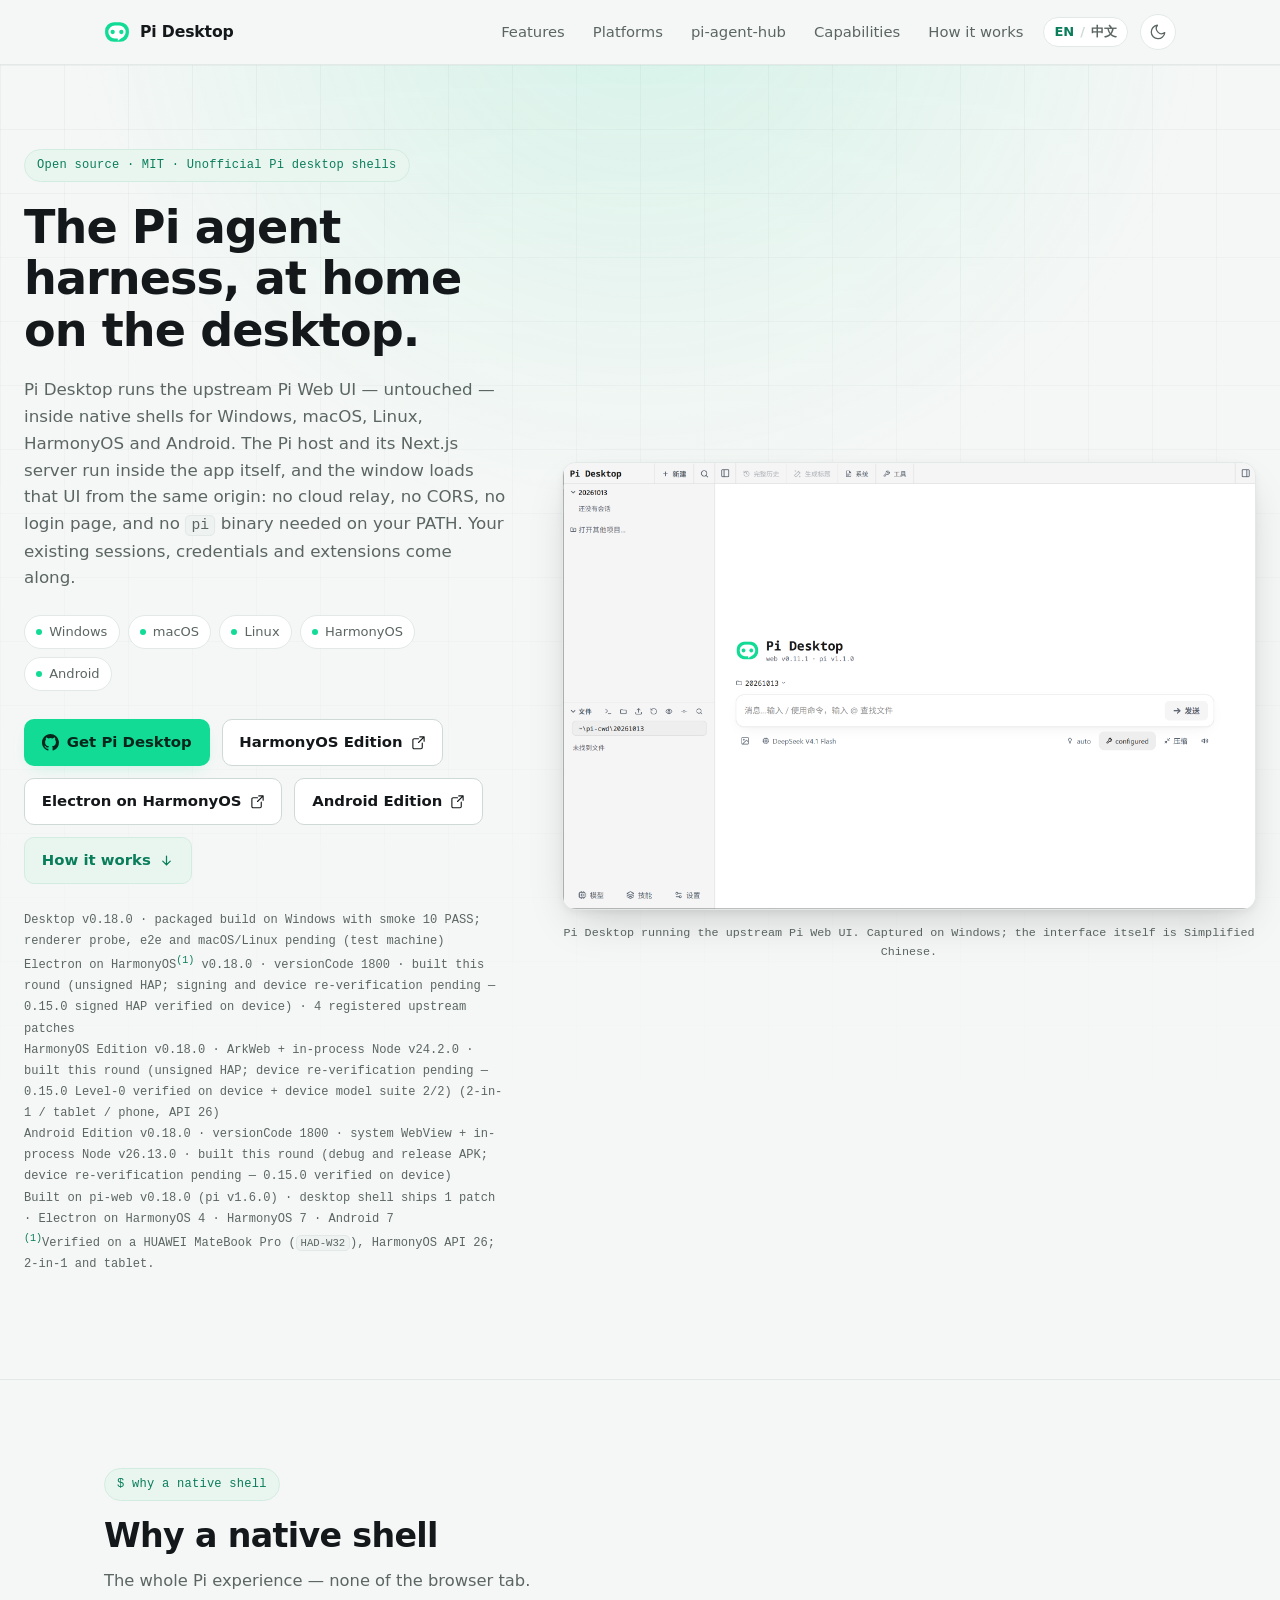
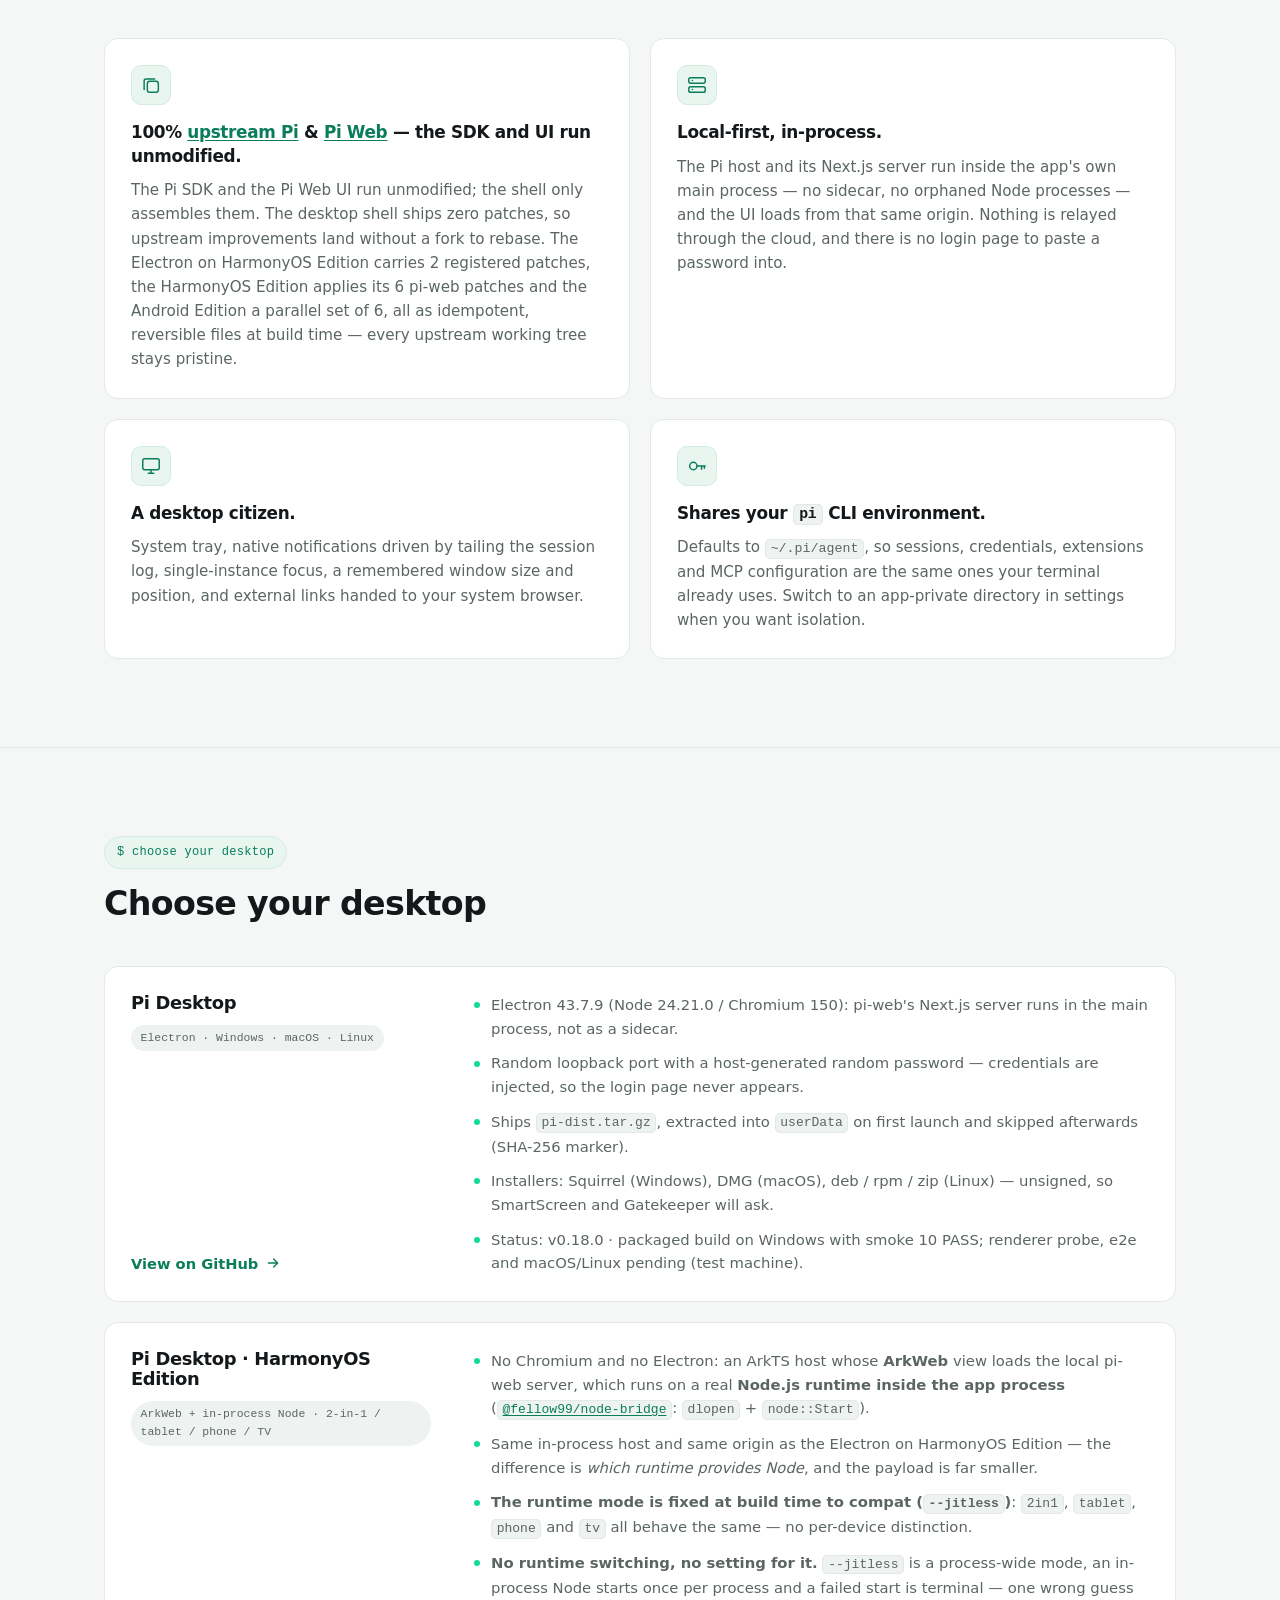
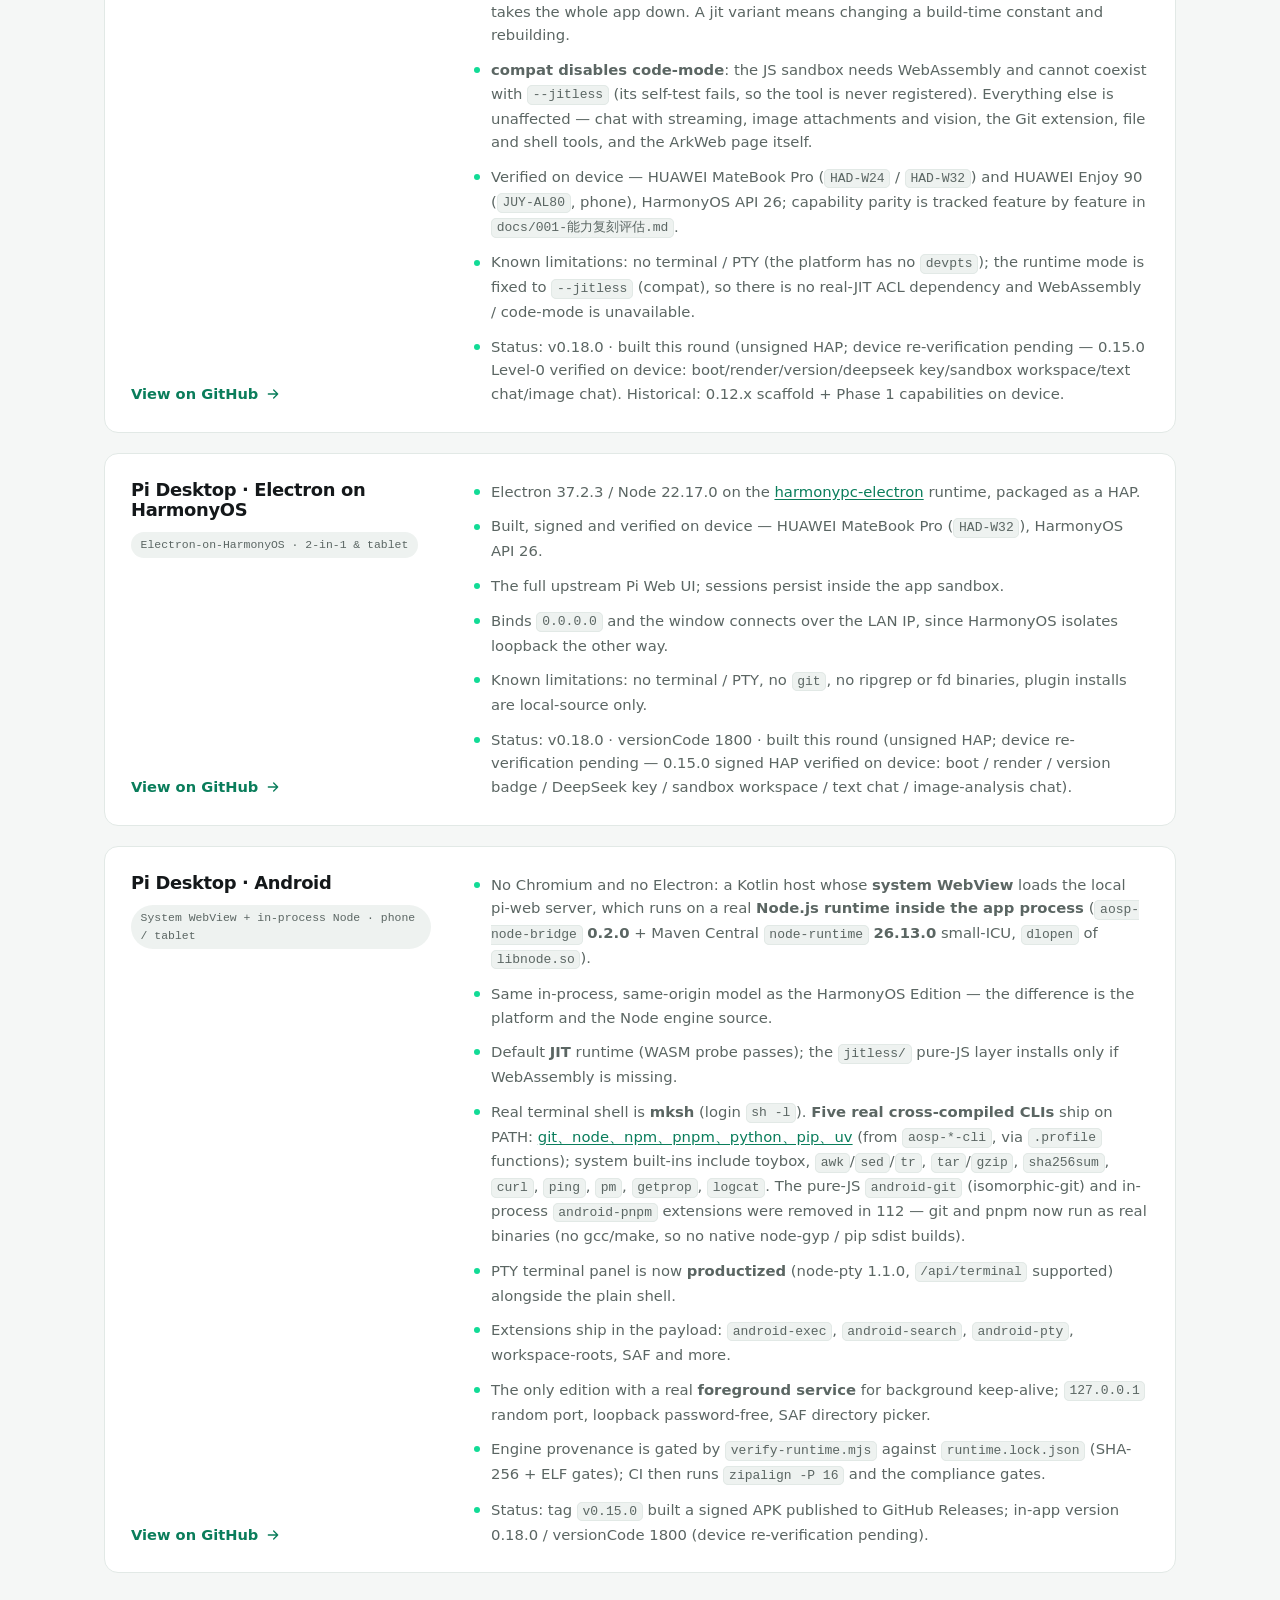
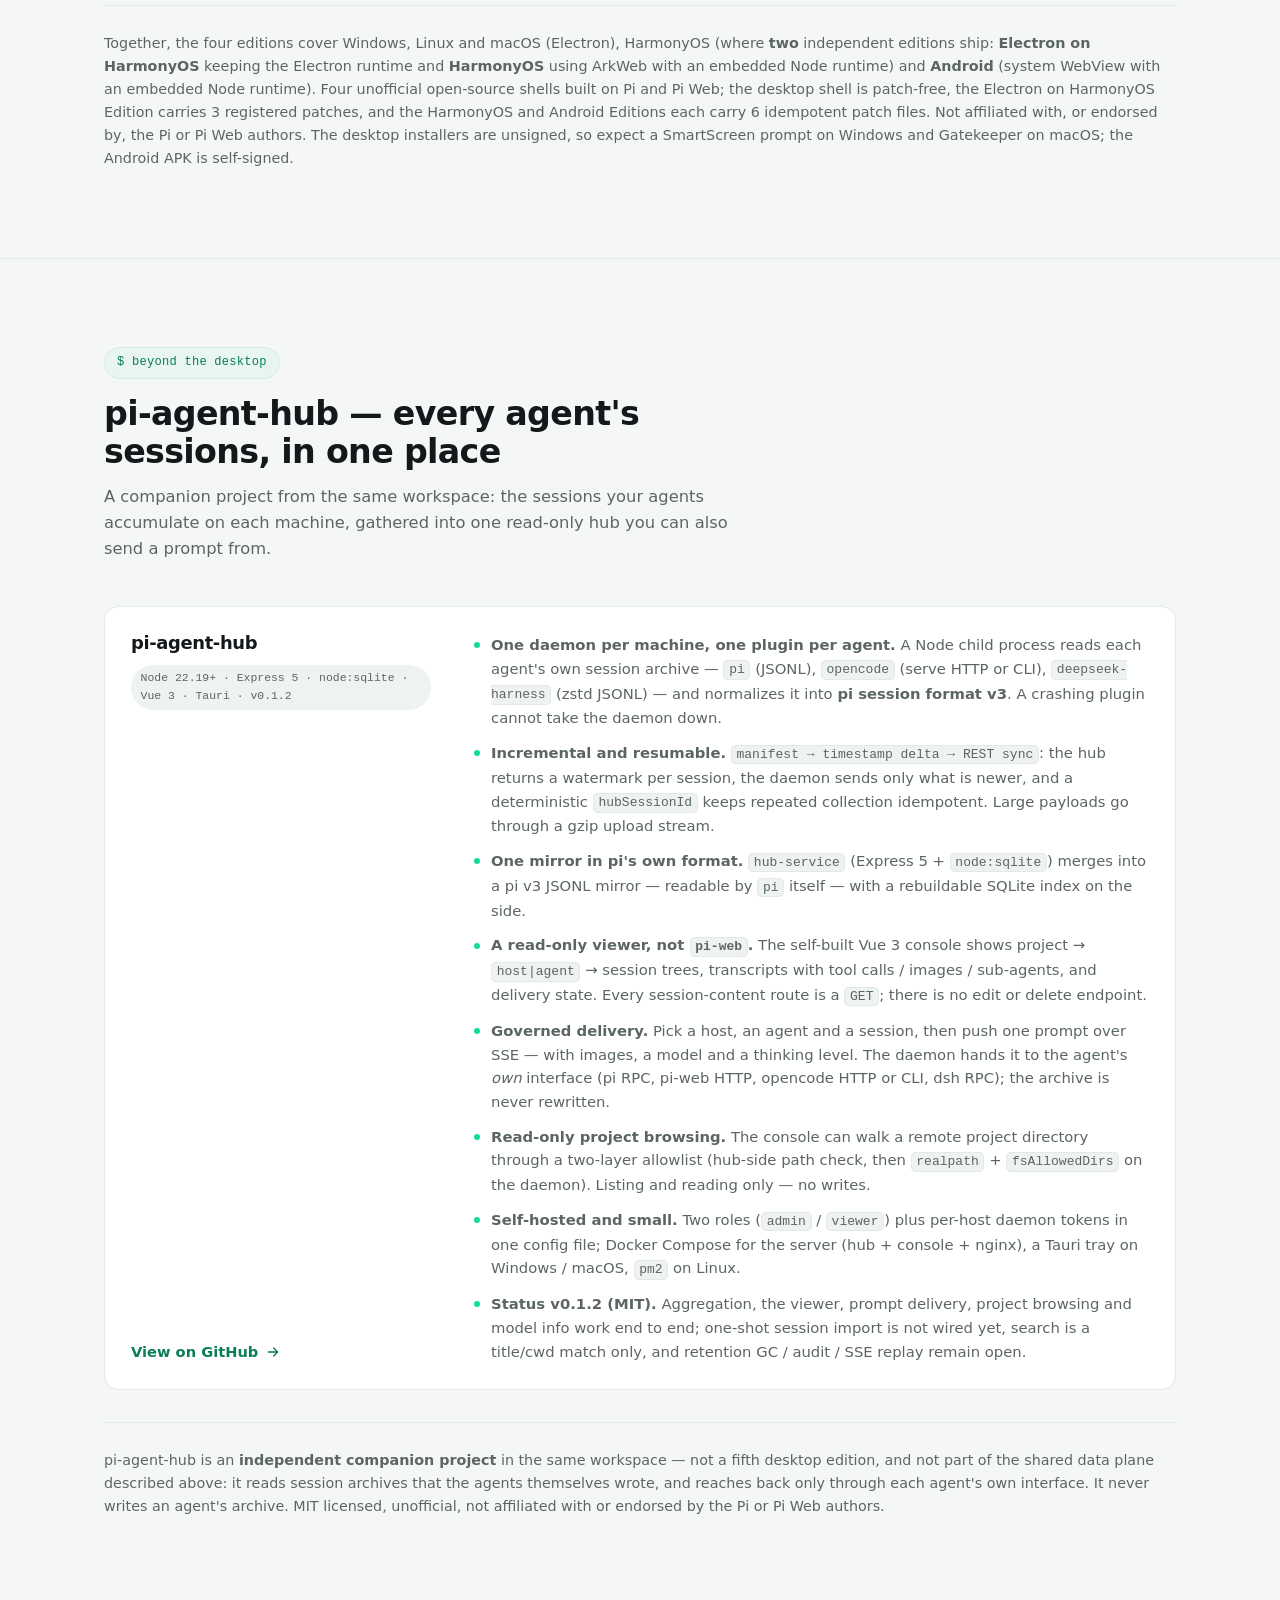
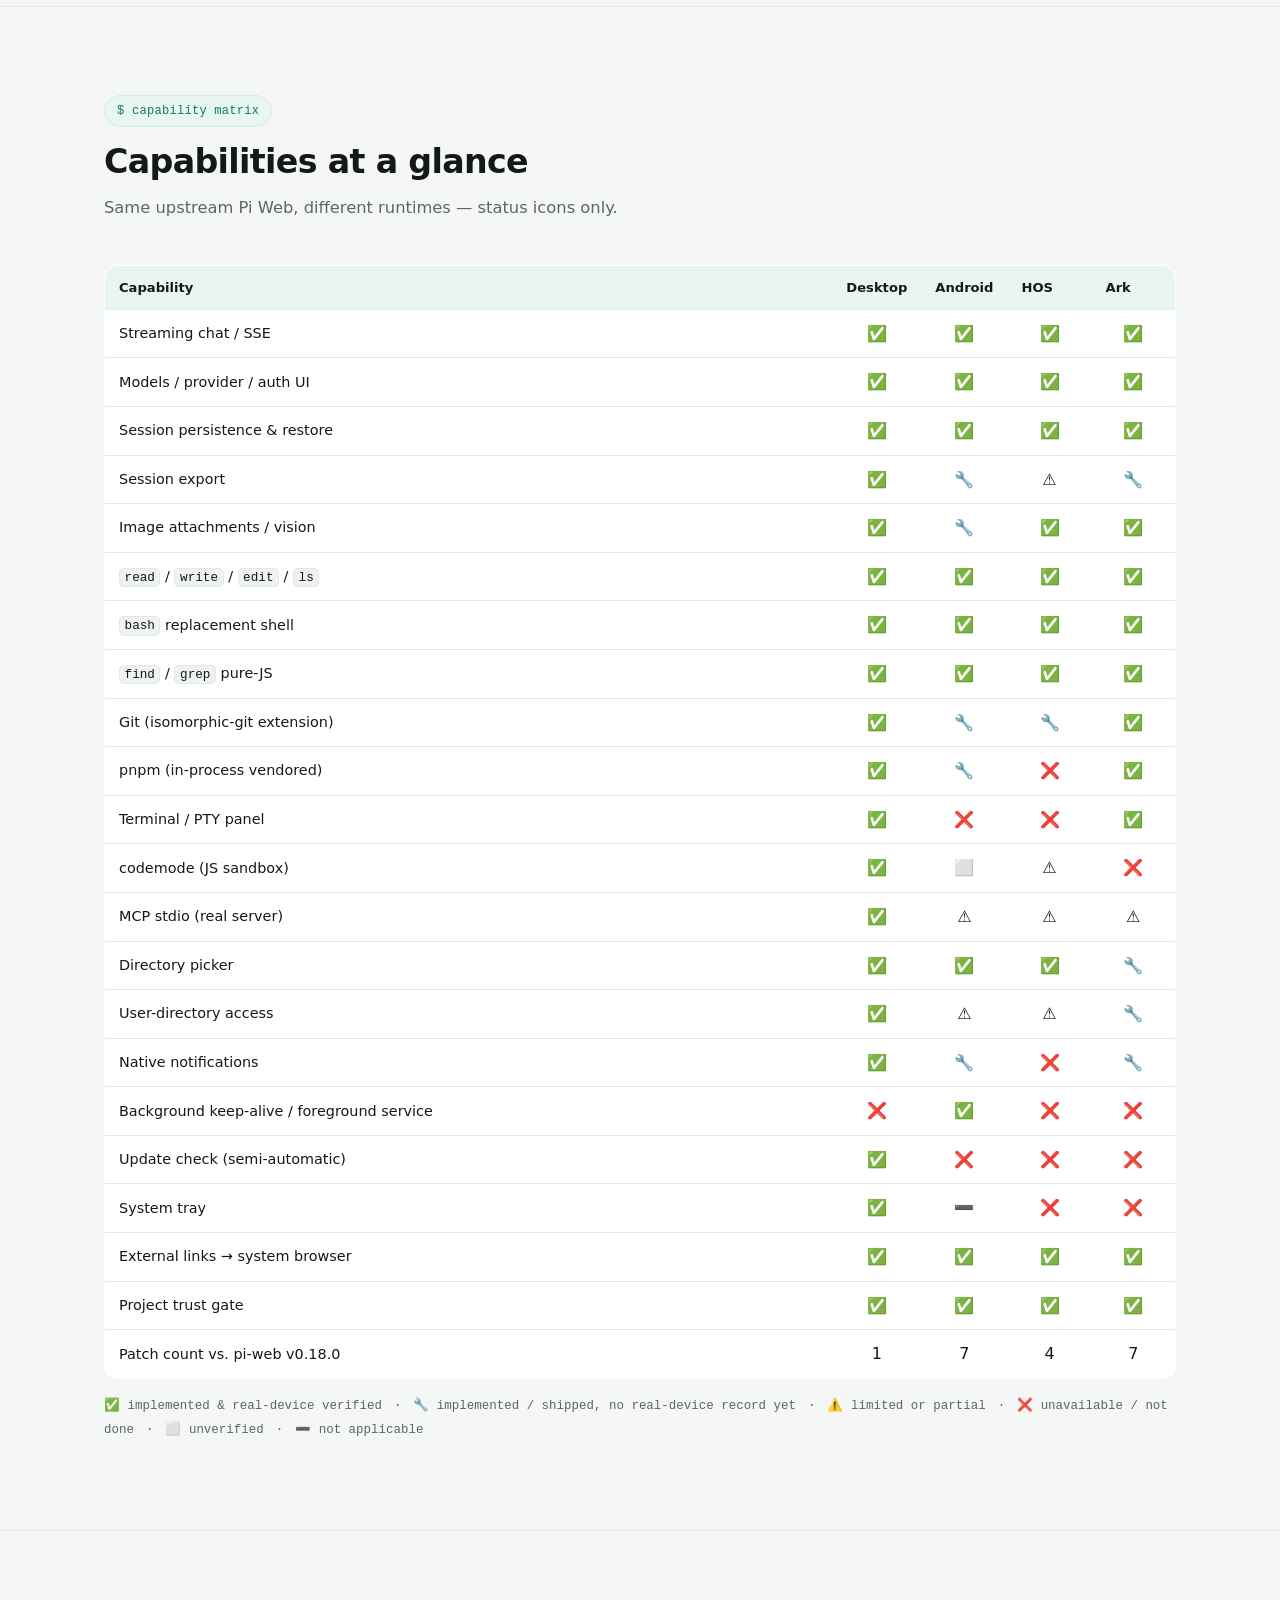
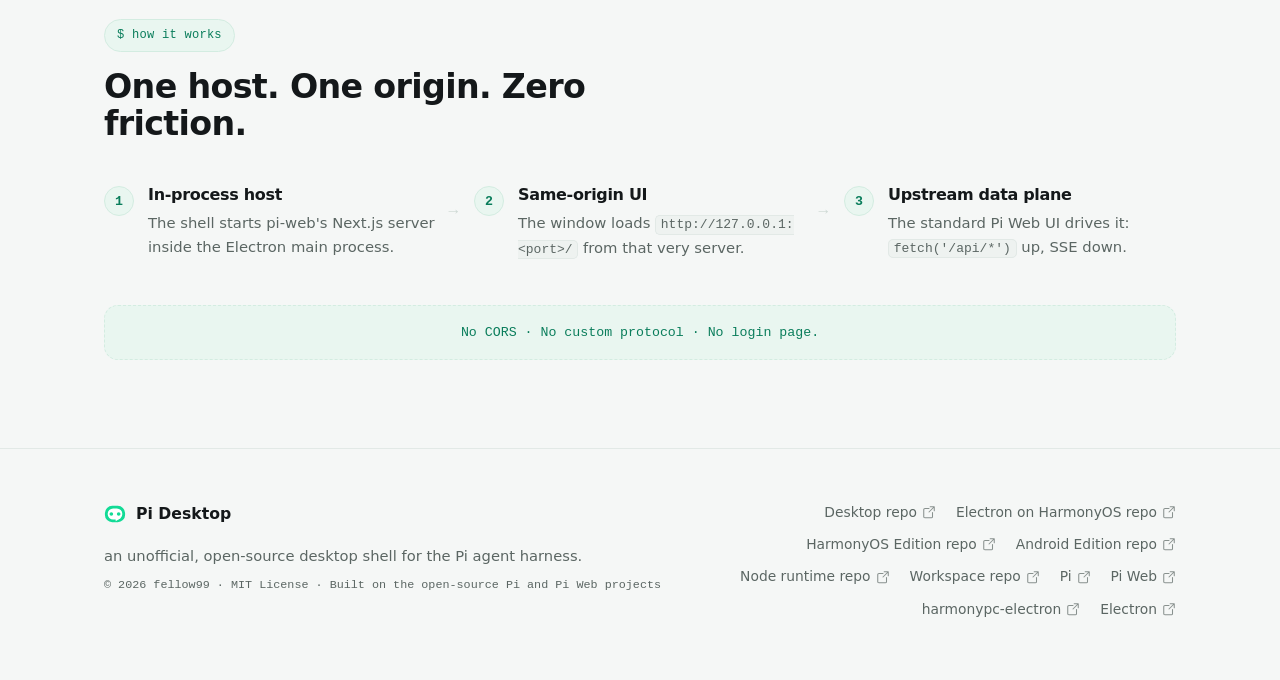
==== commit df46de5e: "docs: update site to v0.18.0 on pi-web v0.18.0 / pi v1.6.0 - both pages: version, versionCode 1800, " ====
--- a/index.html
+++ b/index.html
@@ -100,15 +100,15 @@
             </a>
           </div>
           <p class="trust">
-            Desktop v0.17.0 · packaged end-to-end verified on Windows (smoke 10 + e2e 11 + probe 7, all PASS); macOS &amp; Linux pending
+            Desktop v0.18.0 · packaged build on Windows with smoke 10 PASS; renderer probe, e2e and macOS/Linux pending (test machine)
             <br>
-            Electron on HarmonyOS<sup>(1)</sup> v0.17.0 · versionCode 1700 · built this round (HAP; device re-verification pending — 0.15.0 signed HAP verified on device) · 3 registered upstream patches
+            Electron on HarmonyOS<sup>(1)</sup> v0.18.0 · versionCode 1800 · built this round (unsigned HAP; signing and device re-verification pending — 0.15.0 signed HAP verified on device) · 4 registered upstream patches
             <br>
-            HarmonyOS Edition v0.17.0 · ArkWeb + in-process Node v24.2.0 · built this round (HAP; device re-verification pending — 0.15.0 Level-0 verified on device + device model suite 2/2) (2-in-1 / tablet / phone, API 26)
+            HarmonyOS Edition v0.18.0 · ArkWeb + in-process Node v24.2.0 · built this round (unsigned HAP; device re-verification pending — 0.15.0 Level-0 verified on device + device model suite 2/2) (2-in-1 / tablet / phone, API 26)
             <br>
-            Android Edition v0.17.0 · system WebView + in-process Node v26.13.0 · built this round (APK; device re-verification pending — 0.15.0 verified on device)
+            Android Edition v0.18.0 · versionCode 1800 · system WebView + in-process Node v26.13.0 · built this round (debug and release APK; device re-verification pending — 0.15.0 verified on device)
             <br>
-            Built on pi-web v0.17.0 (pi v1.5.2) · desktop shell ships 0 patches · Electron on HarmonyOS 3 · HarmonyOS 6 · Android 6
+            Built on pi-web v0.18.0 (pi v1.6.0) · desktop shell ships 1 patch · Electron on HarmonyOS 4 · HarmonyOS 7 · Android 7
             <br>
             <sup>(1)</sup>Verified on a HUAWEI MateBook Pro (<code>HAD-W32</code>), HarmonyOS API 26; 2-in-1 and tablet.
           </p>
@@ -188,7 +188,7 @@
               <li>Random loopback port with a host-generated random password — credentials are injected, so the login page never appears.</li>
               <li>Ships <code>pi-dist.tar.gz</code>, extracted into <code>userData</code> on first launch and skipped afterwards (SHA-256 marker).</li>
               <li>Installers: Squirrel (Windows), DMG (macOS), deb / rpm / zip (Linux) — unsigned, so SmartScreen and Gatekeeper will ask.</li>
-              <li>Status: v0.17.0 · packaged end-to-end verified on Windows (smoke 10 + e2e 11 + probe 7, all PASS); macOS and Linux pending.</li>
+              <li>Status: v0.18.0 · packaged build on Windows with smoke 10 PASS; renderer probe, e2e and macOS/Linux pending (test machine).</li>
             </ul>
             <a class="repo-link" href="https://github.com/fellow99/pi-desktop" target="_blank" rel="noopener">
               View on GitHub
@@ -209,7 +209,7 @@
               <li><strong>compat disables code-mode</strong>: the JS sandbox needs WebAssembly and cannot coexist with <code>--jitless</code> (its self-test fails, so the tool is never registered). Everything else is unaffected — chat with streaming, image attachments and vision, the Git extension, file and shell tools, and the ArkWeb page itself.</li>
               <li>Verified on device — HUAWEI MateBook Pro (<code>HAD-W24</code> / <code>HAD-W32</code>) and HUAWEI Enjoy 90 (<code>JUY-AL80</code>, phone), HarmonyOS API 26; capability parity is tracked feature by feature in <code>docs/001-能力复刻评估.md</code>.</li>
               <li>Known limitations: no terminal / PTY (the platform has no <code>devpts</code>); the runtime mode is fixed to <code>--jitless</code> (compat), so there is no real-JIT ACL dependency and WebAssembly / code-mode is unavailable.</li>
-              <li>Status: v0.17.0 · built this round (HAP; device re-verification pending — 0.15.0 Level-0 verified on device: boot/render/version/deepseek key/sandbox workspace/text chat/image chat). Historical: 0.12.x scaffold + Phase 1 capabilities on device.</li>
+              <li>Status: v0.18.0 · built this round (unsigned HAP; device re-verification pending — 0.15.0 Level-0 verified on device: boot/render/version/deepseek key/sandbox workspace/text chat/image chat). Historical: 0.12.x scaffold + Phase 1 capabilities on device.</li>
             </ul>
             <a class="repo-link" href="https://github.com/fellow99/pi-desktop-ark" target="_blank" rel="noopener">
               View on GitHub
@@ -228,7 +228,7 @@
               <li>The full upstream Pi Web UI; sessions persist inside the app sandbox.</li>
               <li>Binds <code>0.0.0.0</code> and the window connects over the LAN IP, since HarmonyOS isolates loopback the other way.</li>
               <li>Known limitations: no terminal / PTY, no <code>git</code>, no ripgrep or fd binaries, plugin installs are local-source only.</li>
-              <li>Status: v0.17.0 · versionCode 1700 · built this round (HAP; device re-verification pending — 0.15.0 signed HAP verified on device: boot / render / version badge / DeepSeek key / sandbox workspace / text chat / image-analysis chat).</li>
+              <li>Status: v0.18.0 · versionCode 1800 · built this round (unsigned HAP; device re-verification pending — 0.15.0 signed HAP verified on device: boot / render / version badge / DeepSeek key / sandbox workspace / text chat / image-analysis chat).</li>
             </ul>
             <a class="repo-link" href="https://github.com/fellow99/pi-desktop-hos" target="_blank" rel="noopener">
               View on GitHub
@@ -250,7 +250,7 @@
               <li>Extensions ship in the payload: <code>android-exec</code>, <code>android-search</code>, <code>android-pty</code>, workspace-roots, SAF and more.</li>
               <li>The only edition with a real <strong>foreground service</strong> for background keep-alive; <code>127.0.0.1</code> random port, loopback password-free, SAF directory picker.</li>
               <li>Engine provenance is gated by <code>verify-runtime.mjs</code> against <code>runtime.lock.json</code> (SHA-256 + ELF gates); CI then runs <code>zipalign -P 16</code> and the compliance gates.</li>
-              <li>Status: tag <code>v0.15.0</code> built a signed APK published to GitHub Releases; in-app version 0.17.0 / versionCode 1700 (device re-verification pending).</li>
+              <li>Status: tag <code>v0.15.0</code> built a signed APK published to GitHub Releases; in-app version 0.18.0 / versionCode 1800 (device re-verification pending).</li>
             </ul>
             <a class="repo-link" href="https://github.com/fellow99/pi-desktop-android" target="_blank" rel="noopener">
               View on GitHub
@@ -340,7 +340,7 @@
               <tr><td class="cap-feature">System tray</td><td class="cap-status">✅</td><td class="cap-status">➖</td><td class="cap-status">❌</td><td class="cap-status">❌</td></tr>
               <tr><td class="cap-feature">External links → system browser</td><td class="cap-status">✅</td><td class="cap-status">✅</td><td class="cap-status">✅</td><td class="cap-status">✅</td></tr>
               <tr><td class="cap-feature">Project trust gate</td><td class="cap-status">✅</td><td class="cap-status">✅</td><td class="cap-status">✅</td><td class="cap-status">✅</td></tr>
-              <tr><td class="cap-feature">Patch count vs. pi-web v0.17.0</td><td class="cap-status">0</td><td class="cap-status">6</td><td class="cap-status">3</td><td class="cap-status">6</td></tr>
+              <tr><td class="cap-feature">Patch count vs. pi-web v0.18.0</td><td class="cap-status">1</td><td class="cap-status">7</td><td class="cap-status">4</td><td class="cap-status">7</td></tr>
             </tbody>
           </table>
         </div>
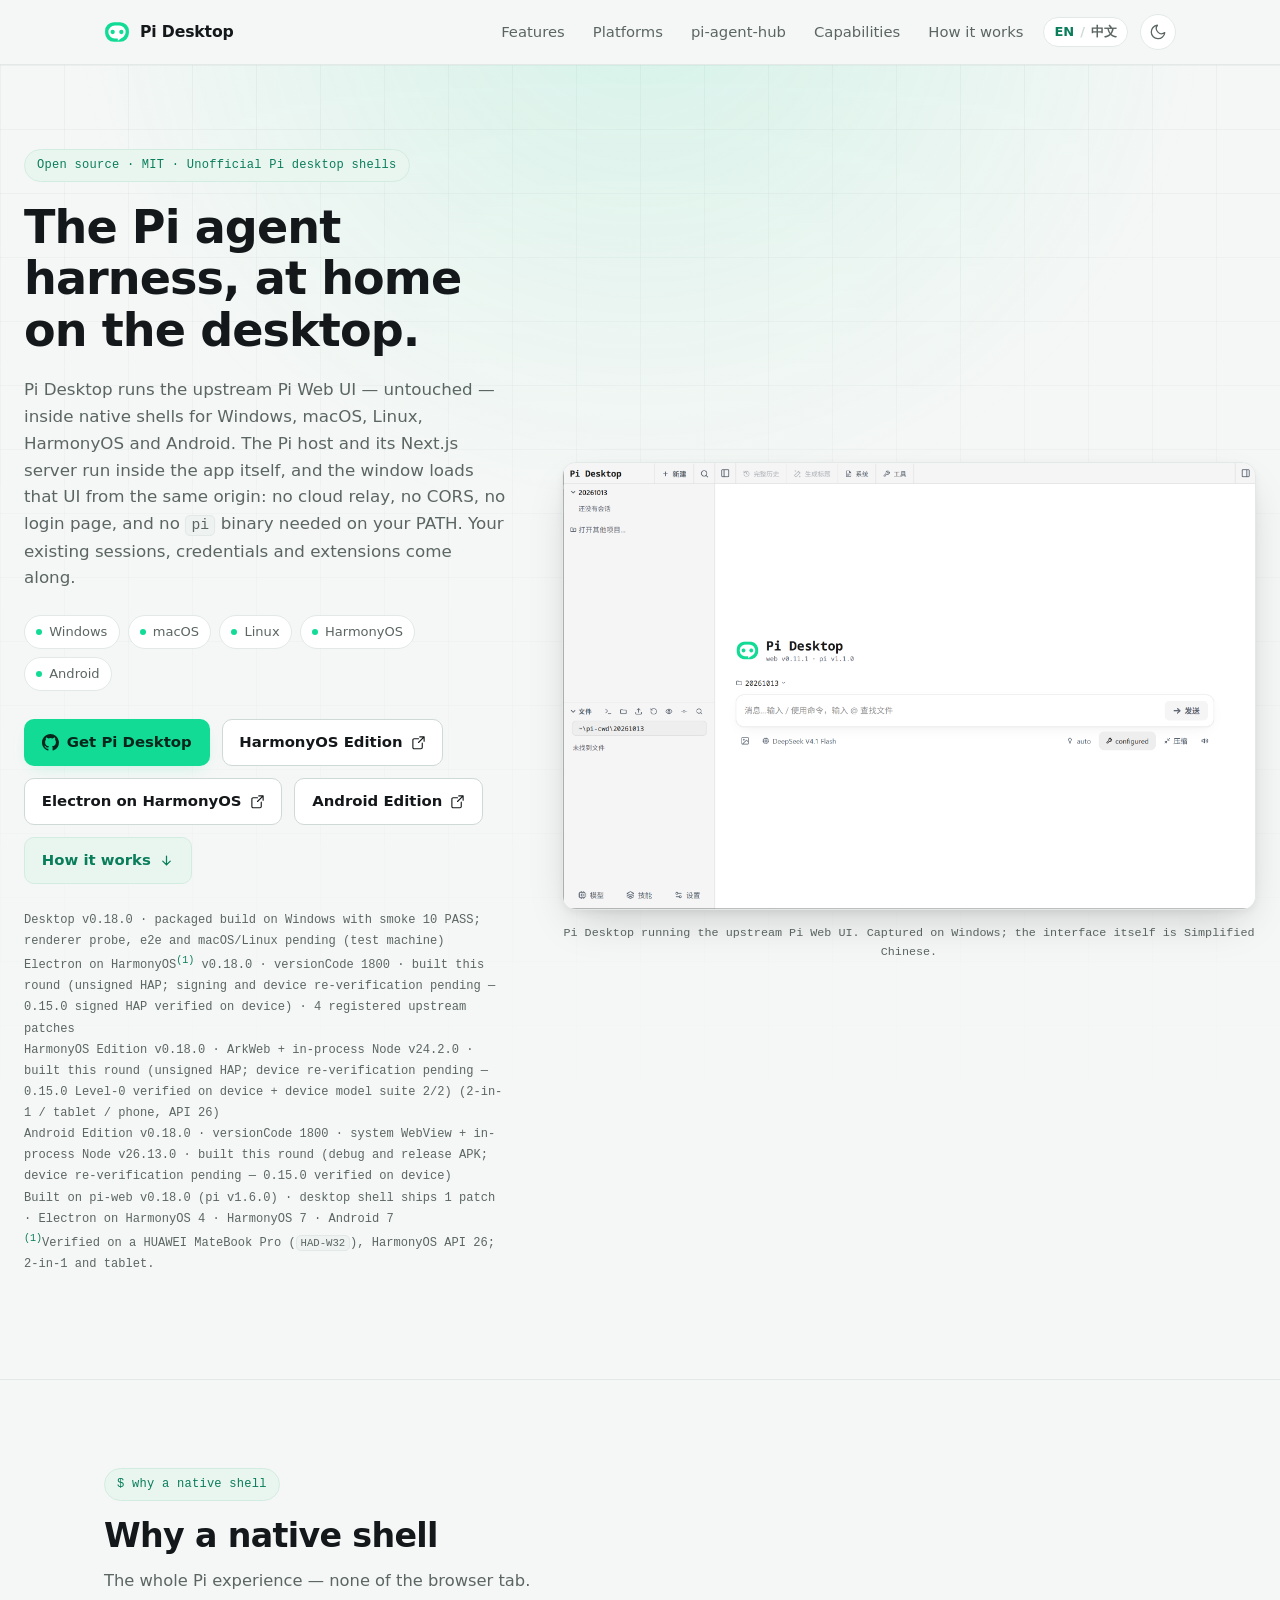
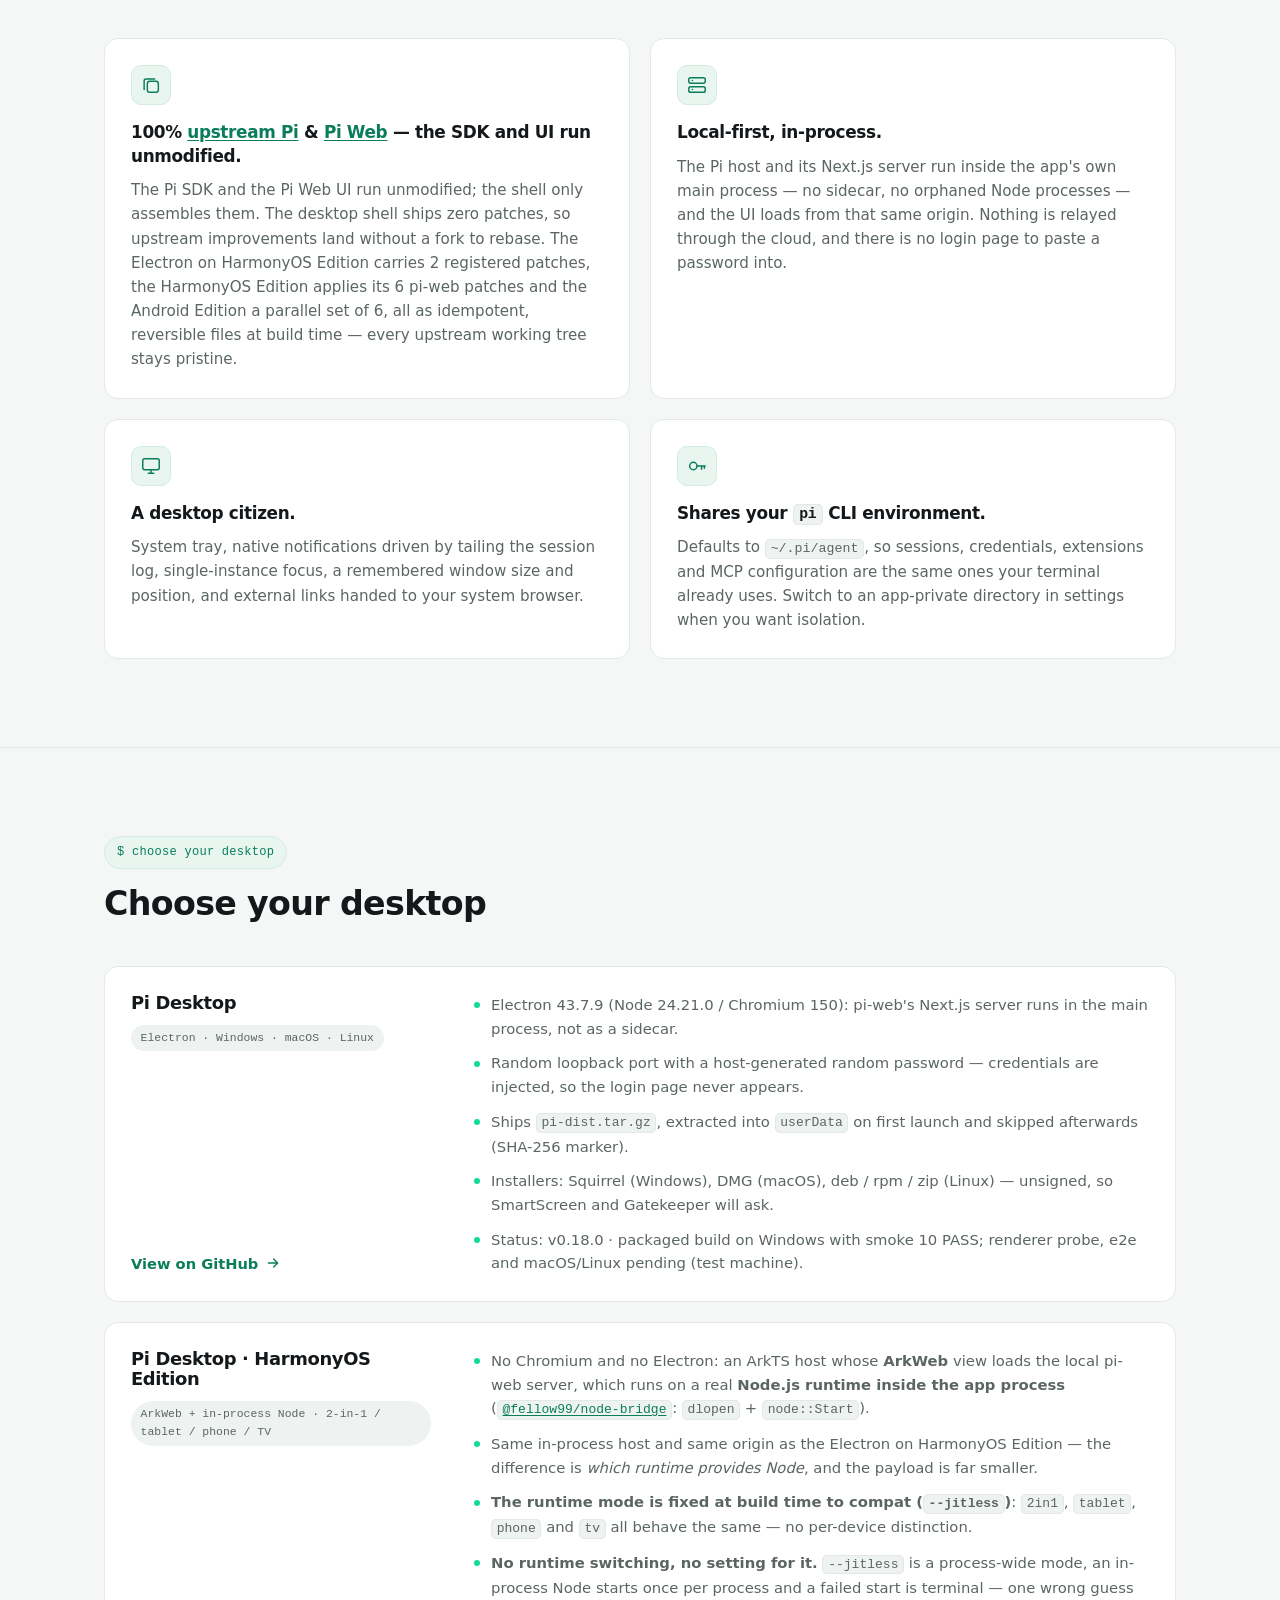
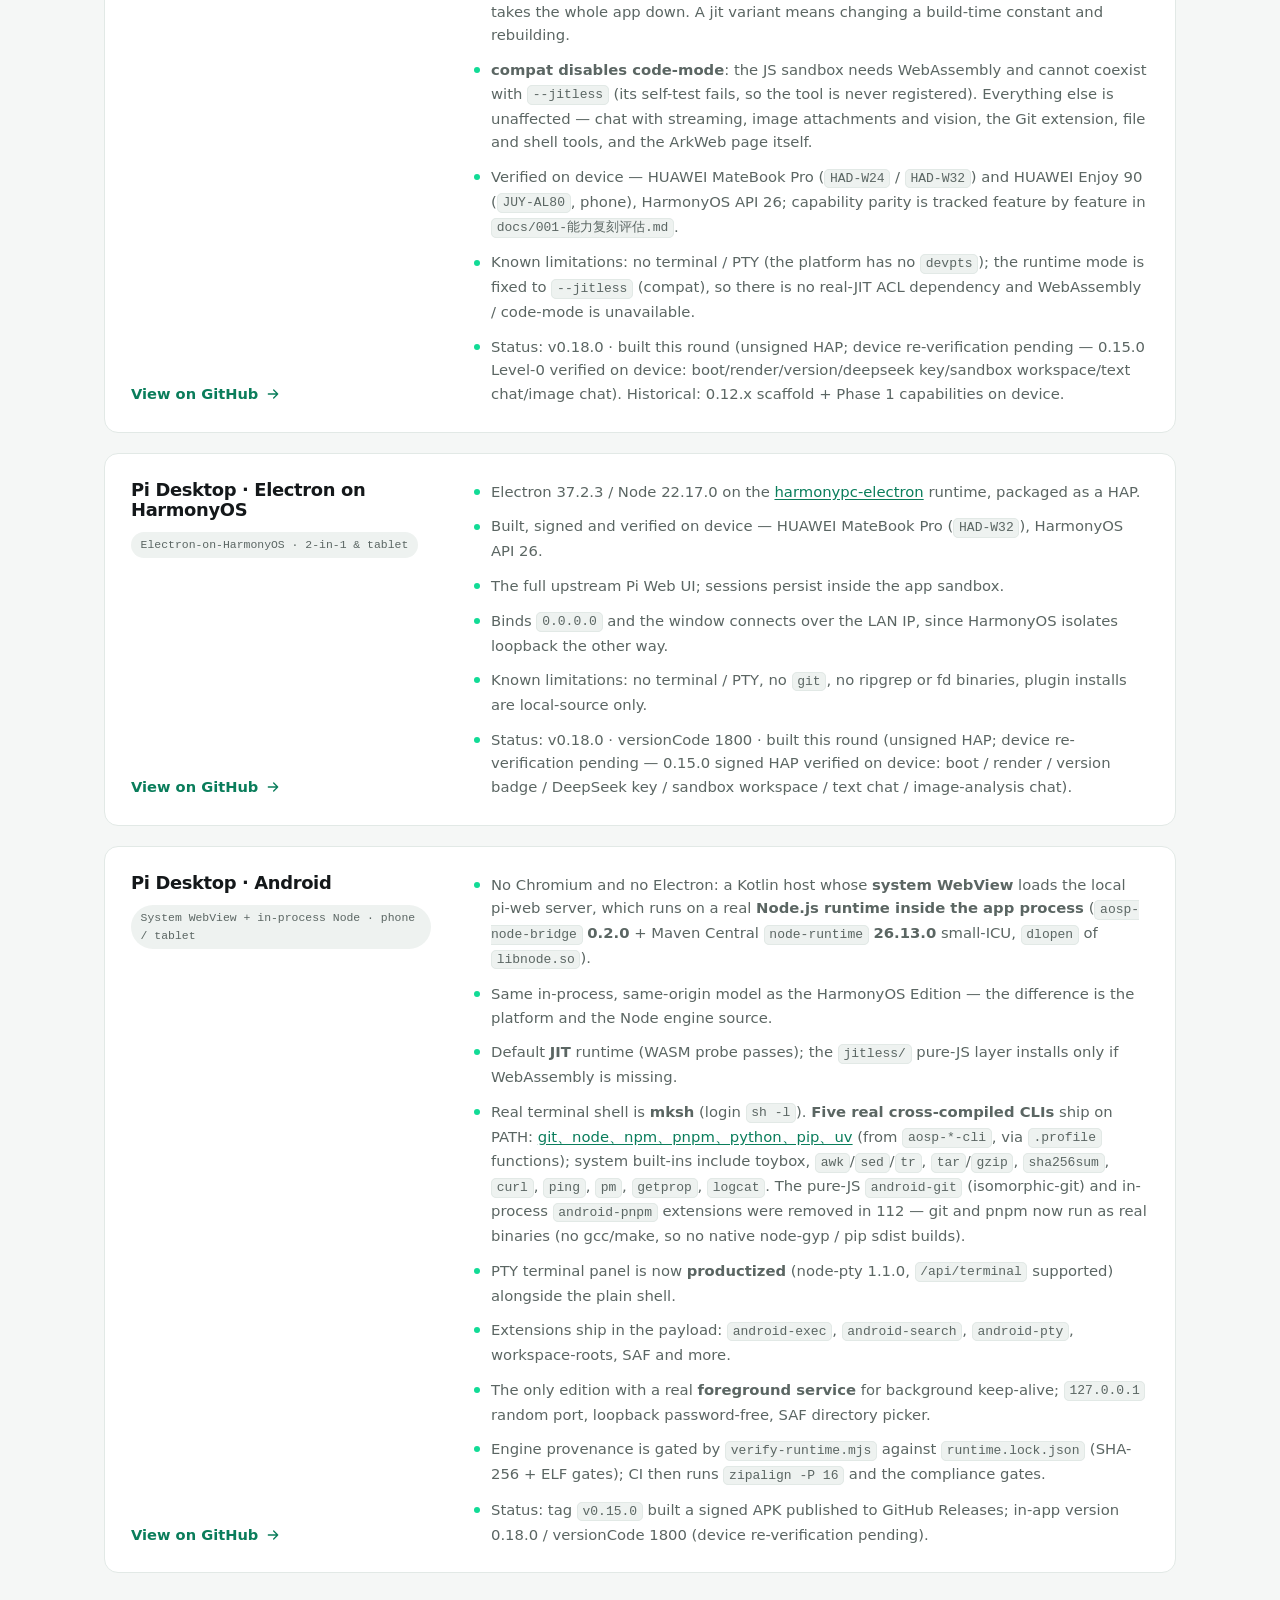
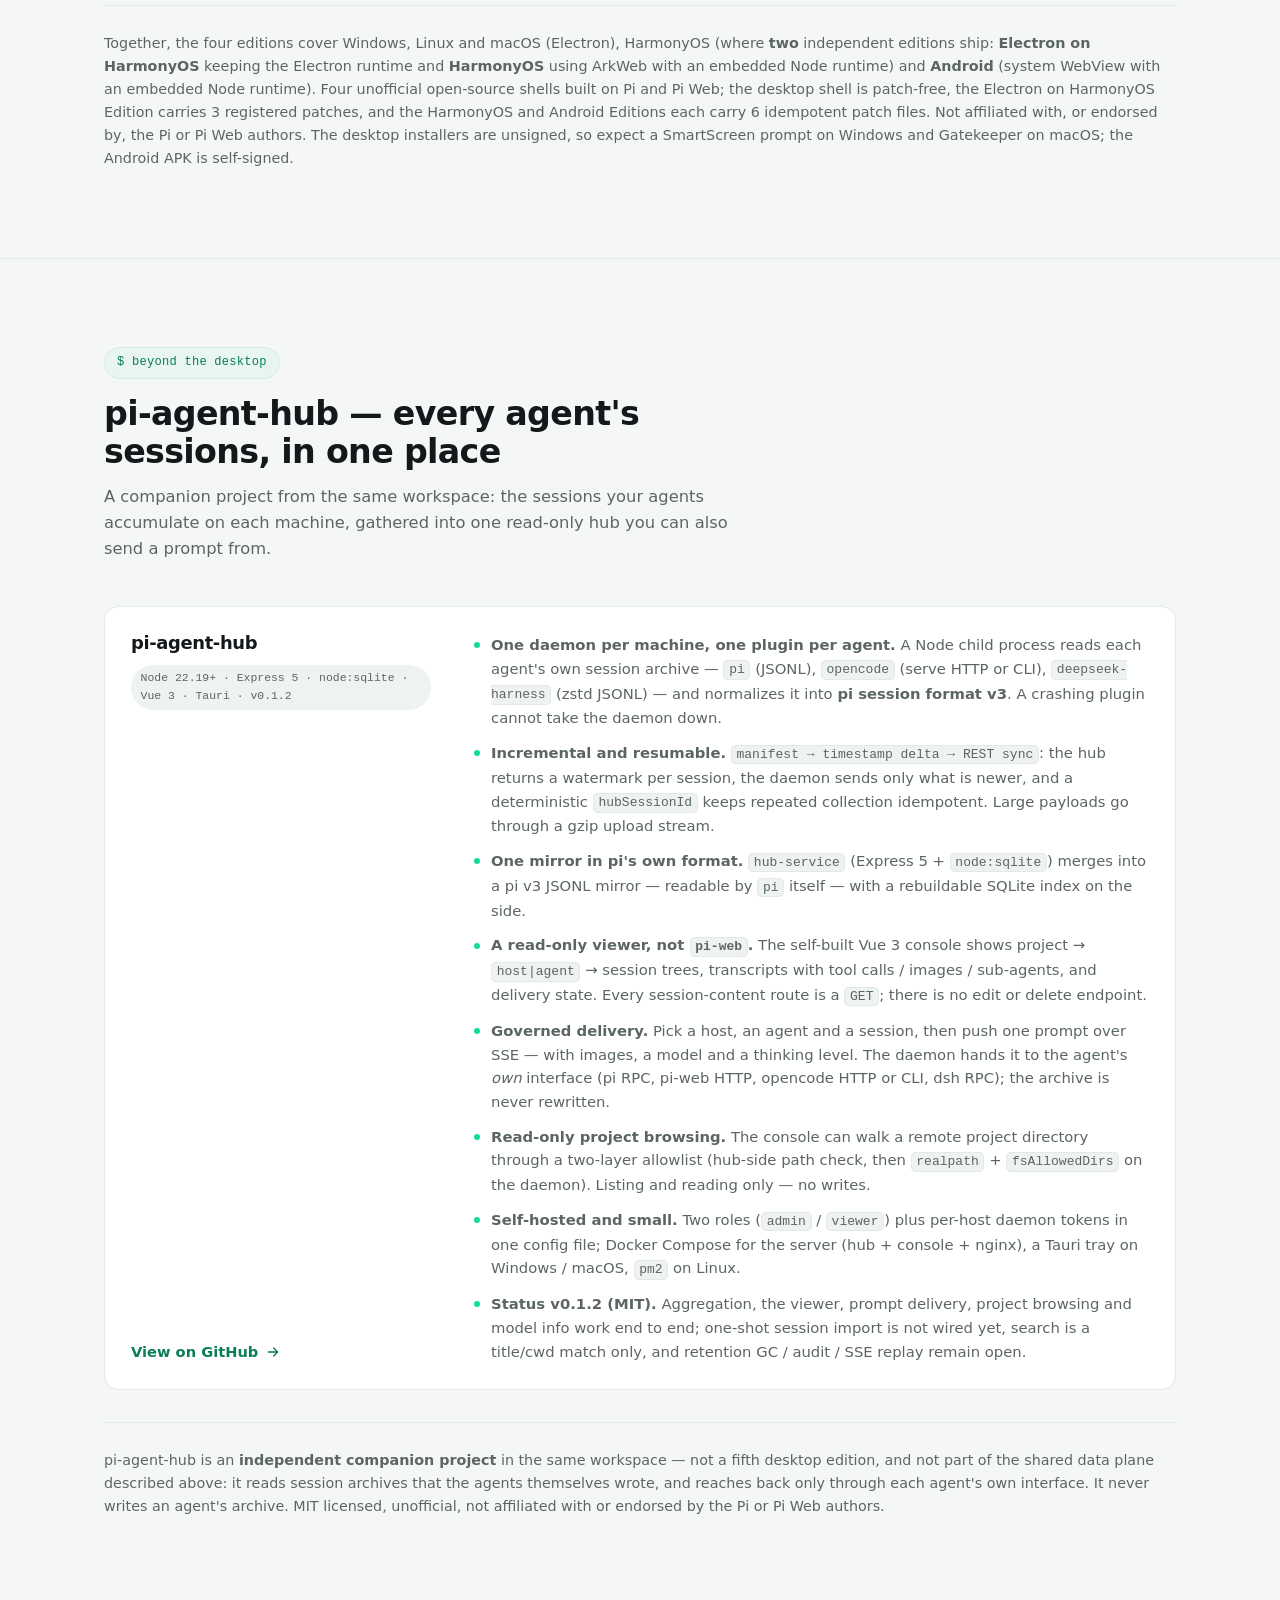
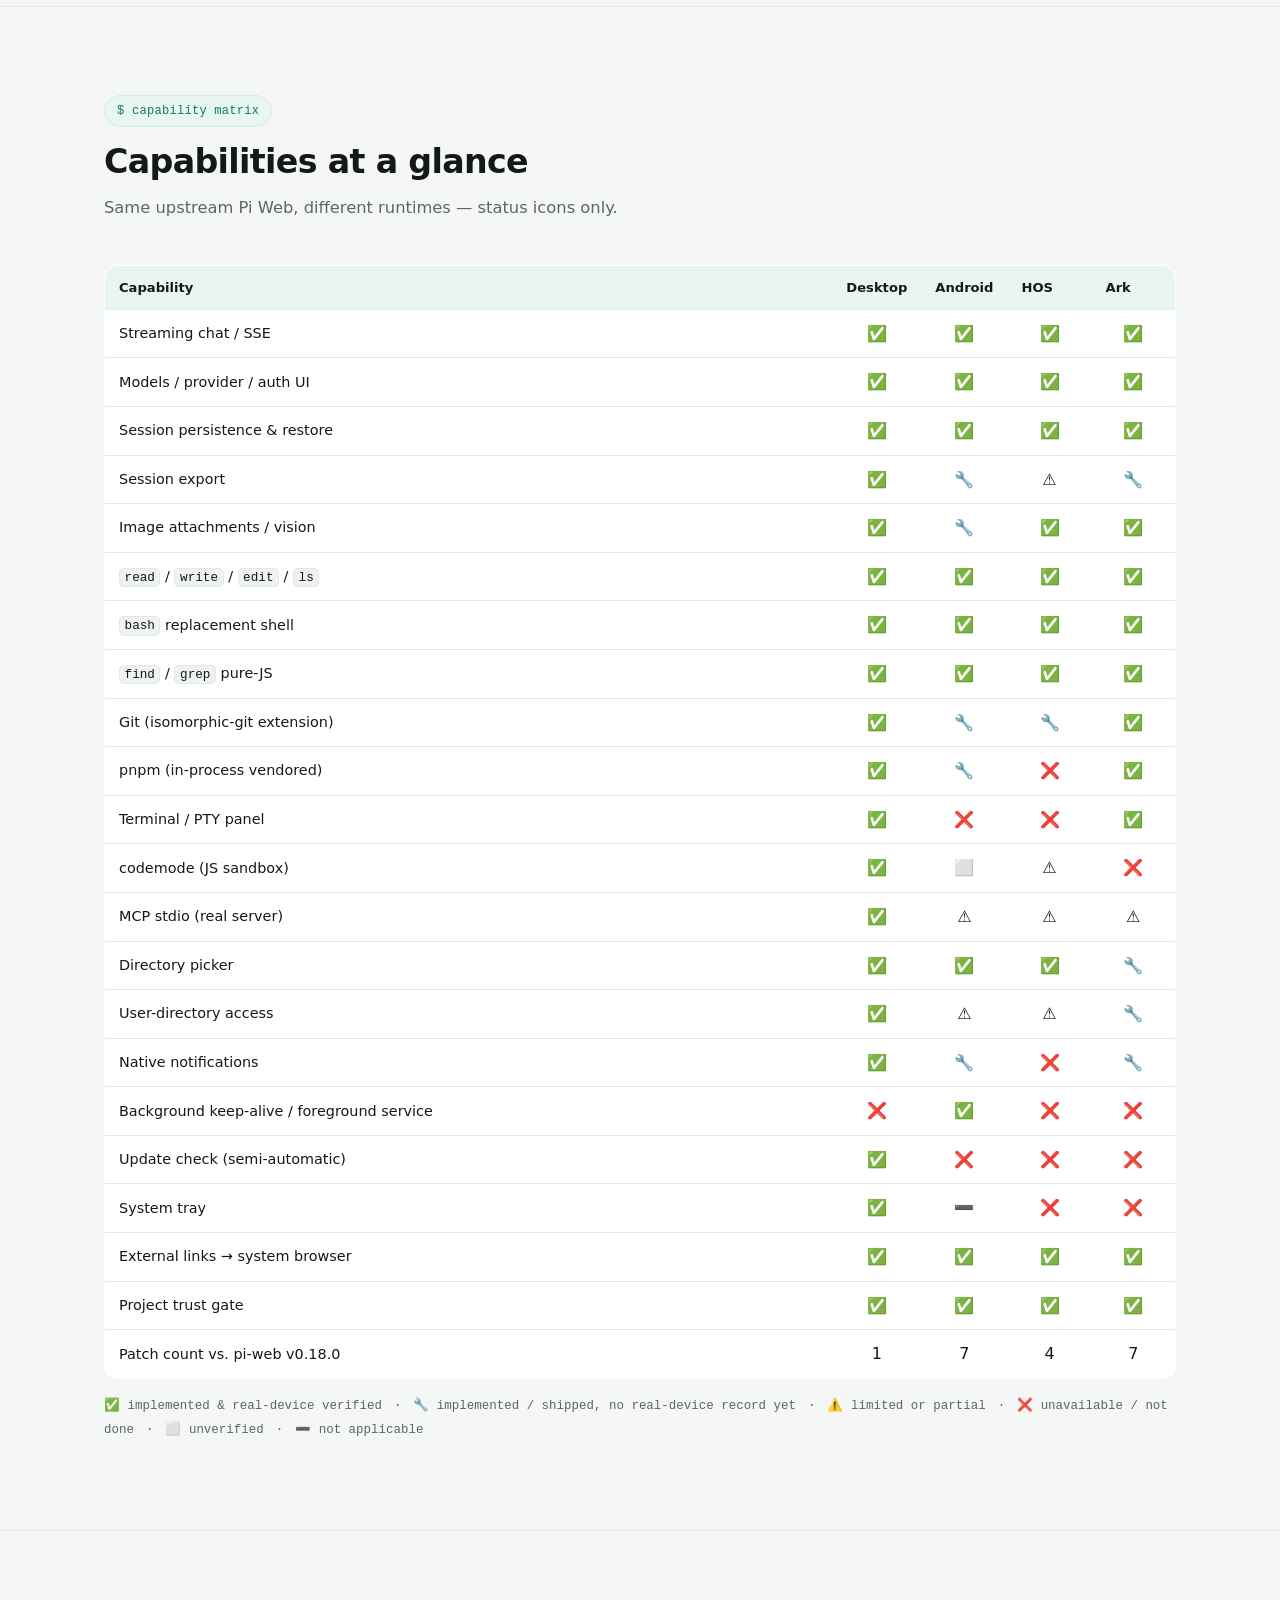
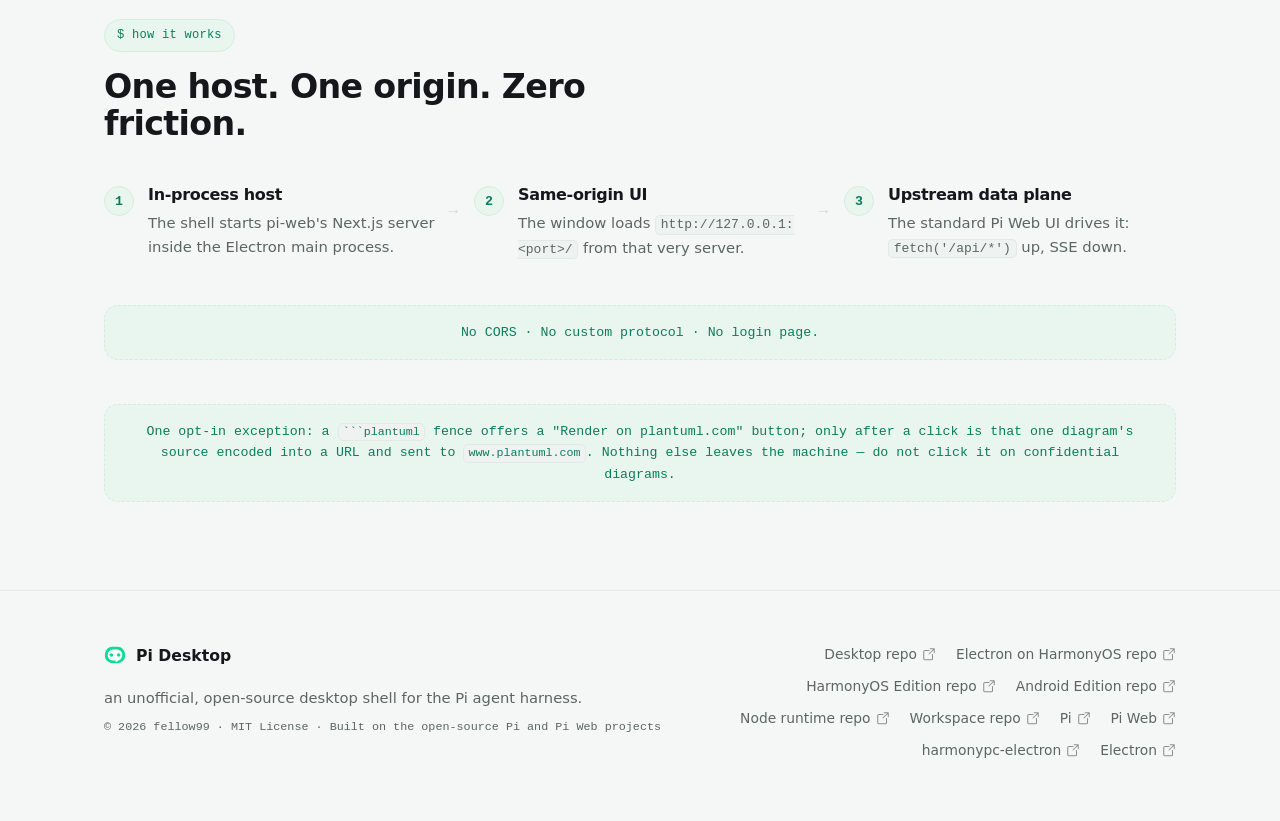
==== commit 2ec8cf3e: "docs: disclose the one opt-in plantuml.com request and fix fact sources" ====
--- a/index.html
+++ b/index.html
@@ -381,6 +381,7 @@
         </ol>
 
         <p class="result-badge">No CORS · No custom protocol · No login page.</p>
+        <p class="result-badge">One opt-in exception: a <code>```plantuml</code> fence offers a "Render on plantuml.com" button; only after a click is that one diagram's source encoded into a URL and sent to <code>www.plantuml.com</code>. Nothing else leaves the machine &mdash; do not click it on confidential diagrams.</p>
       </div>
     </section>
   </main>
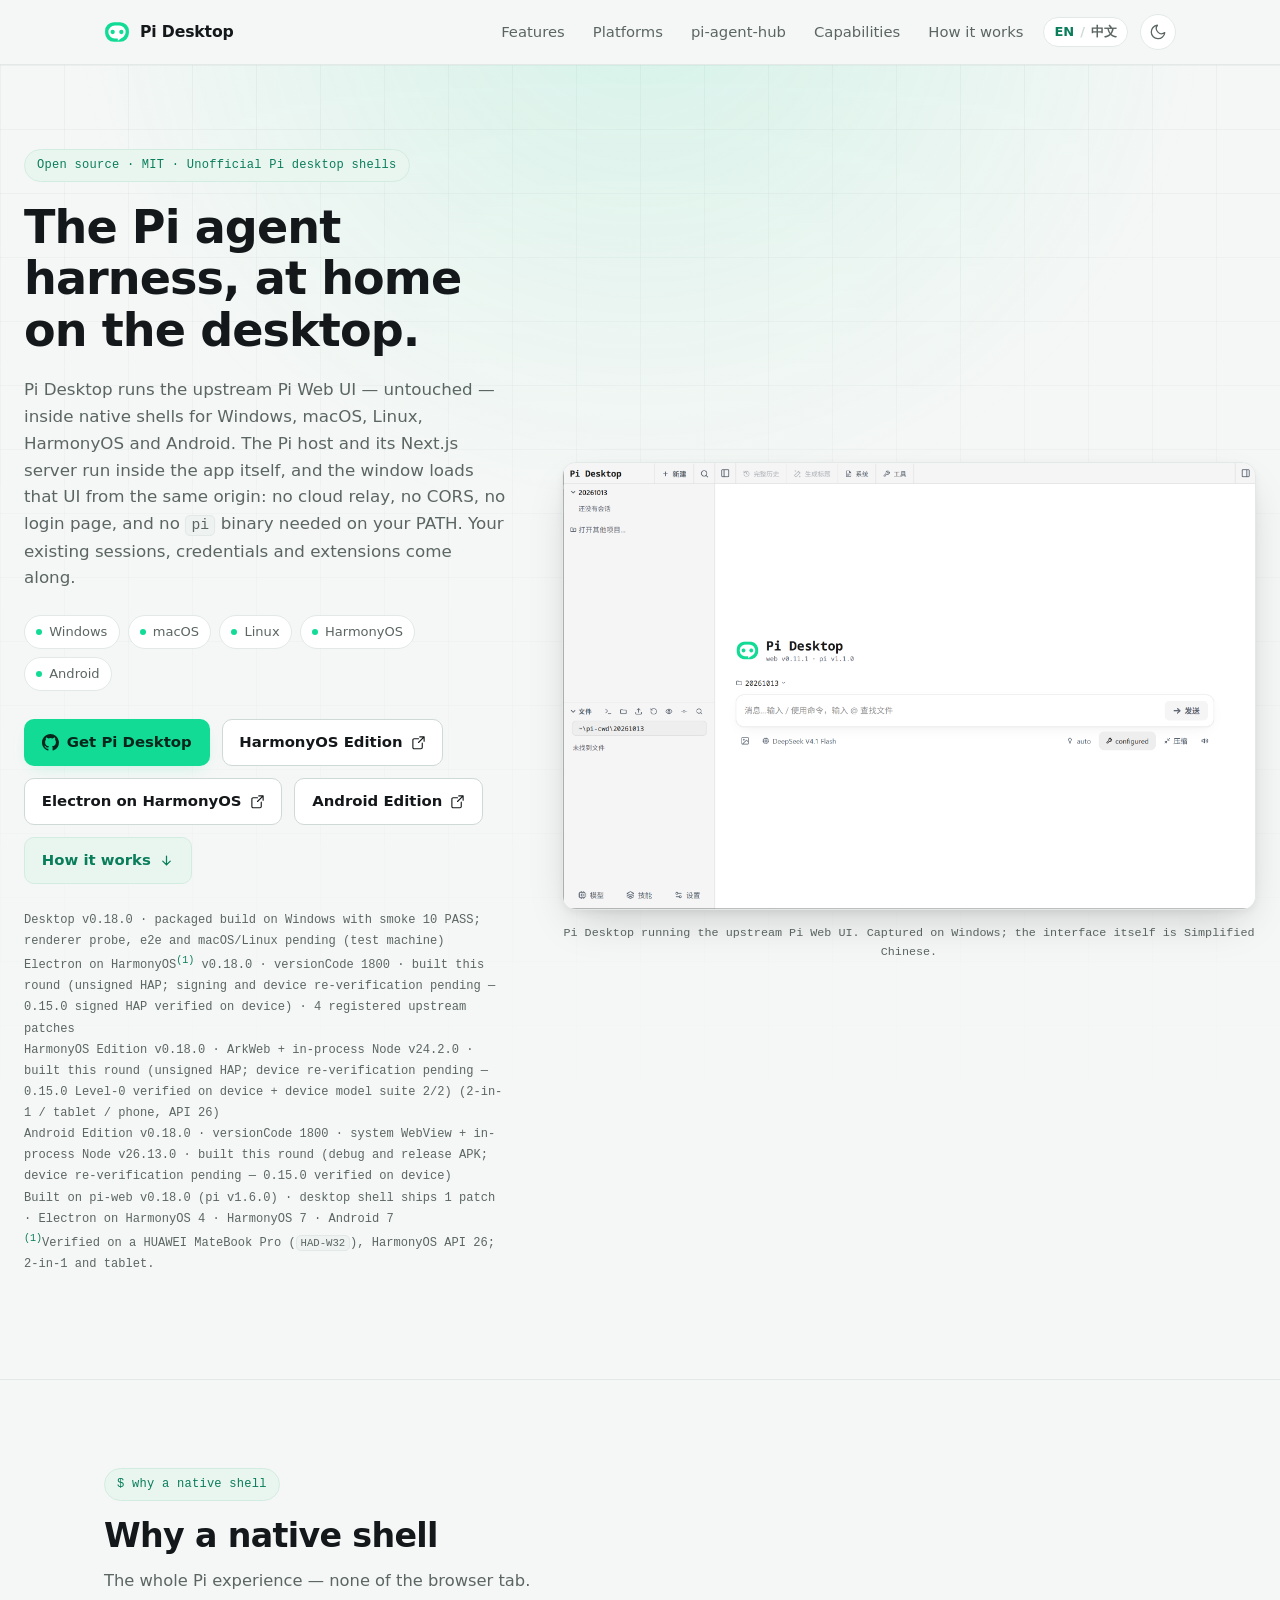
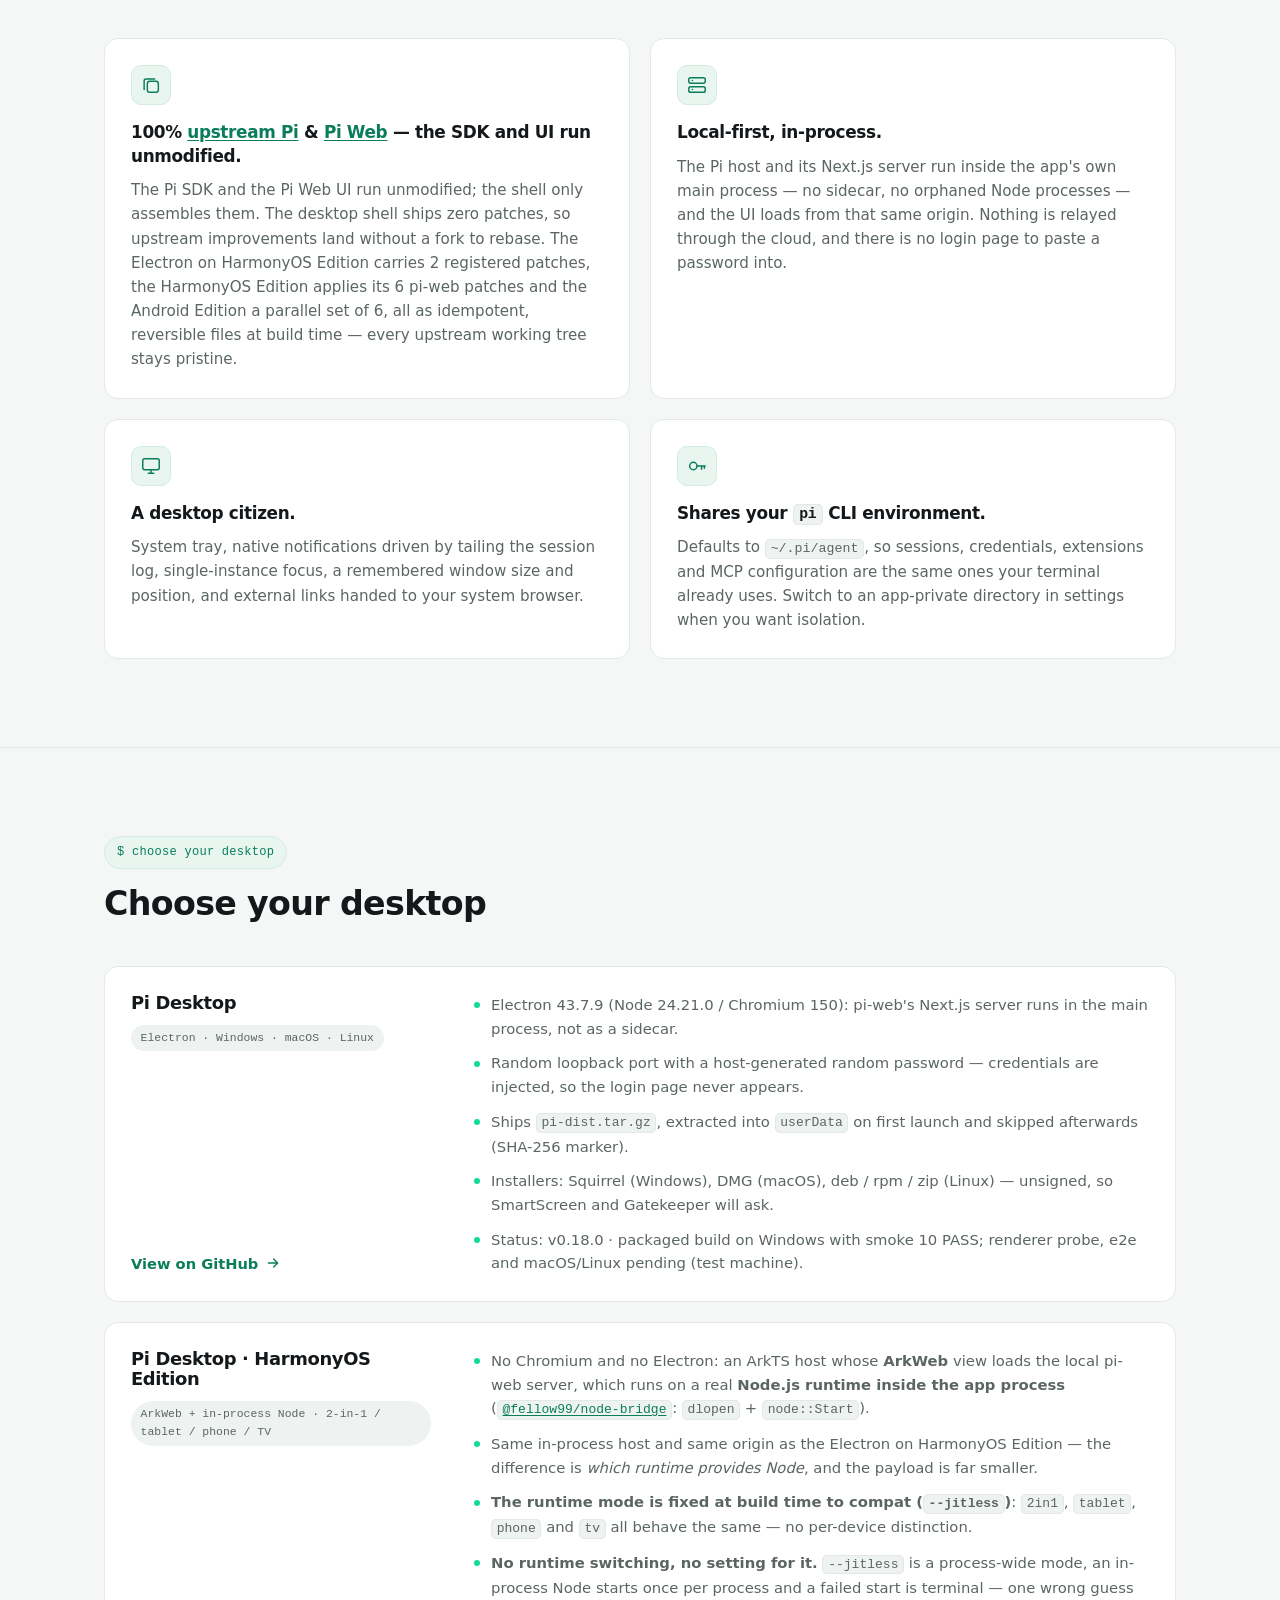
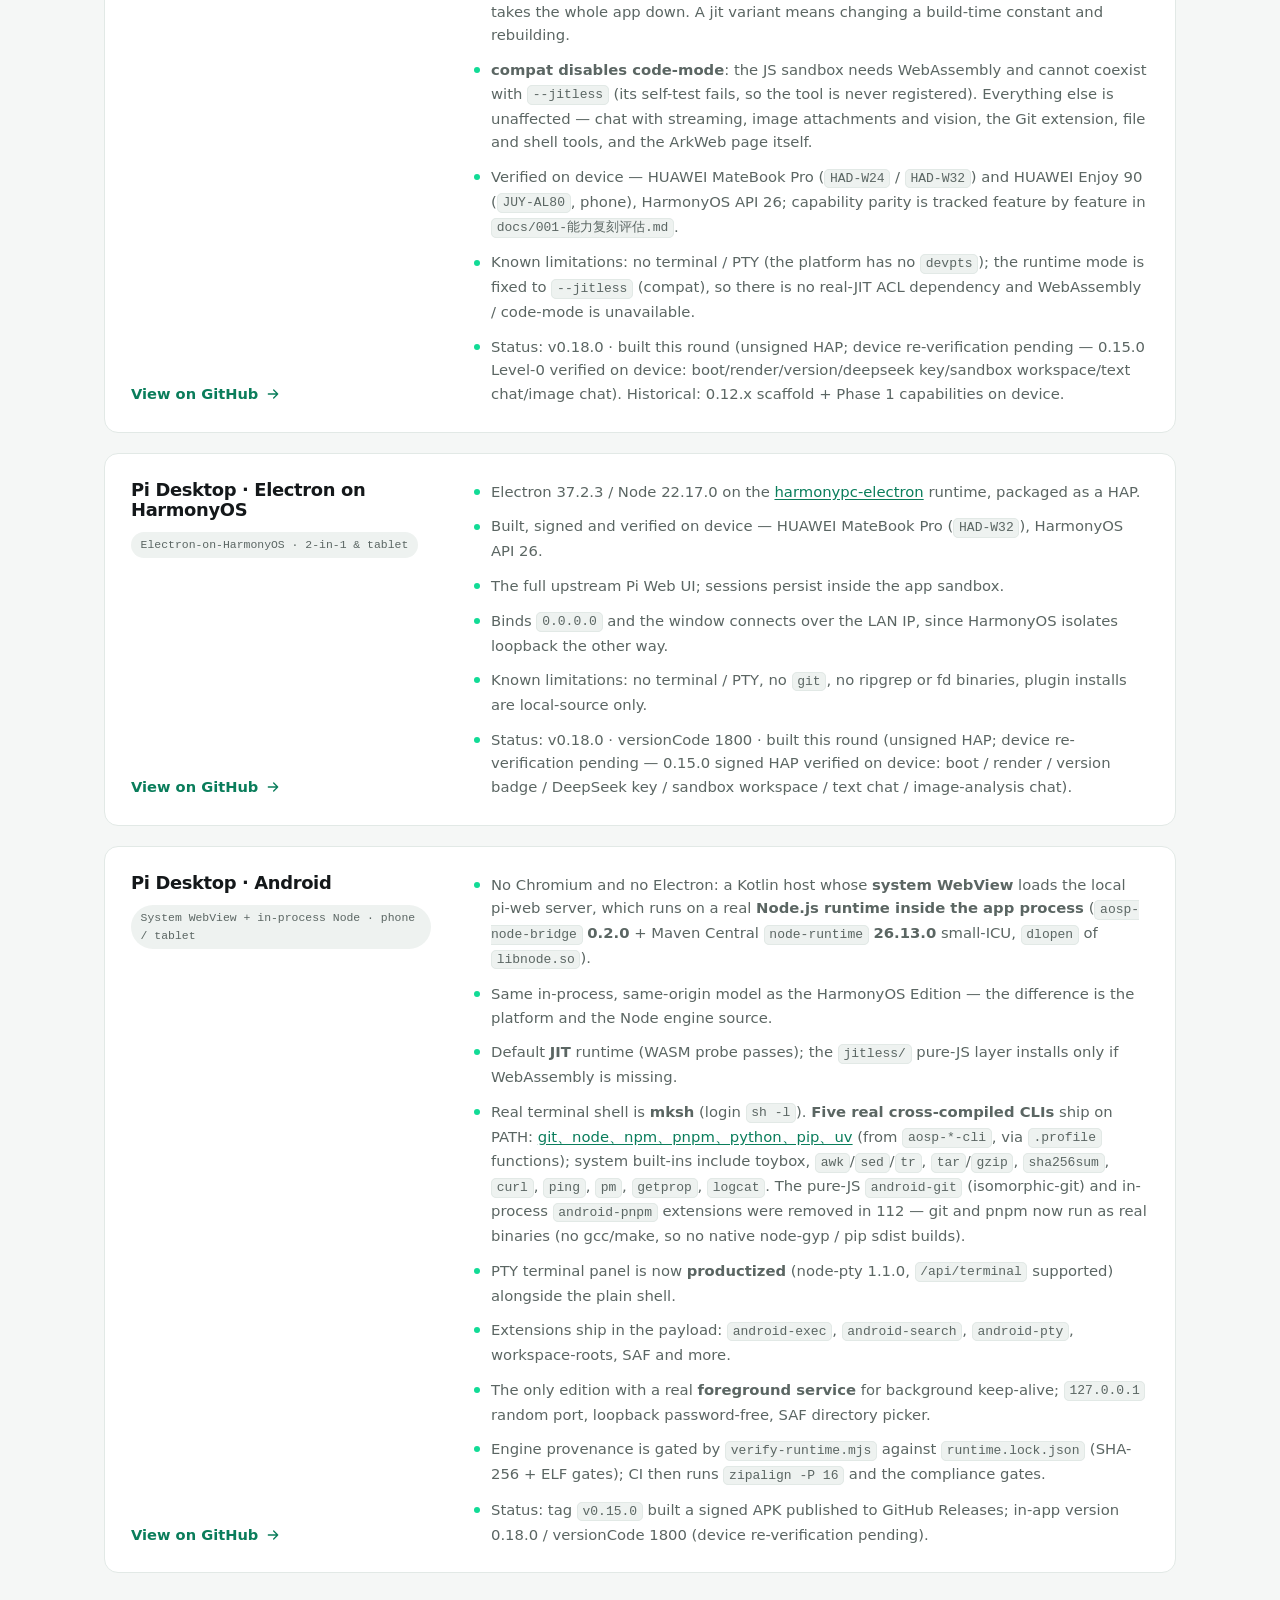
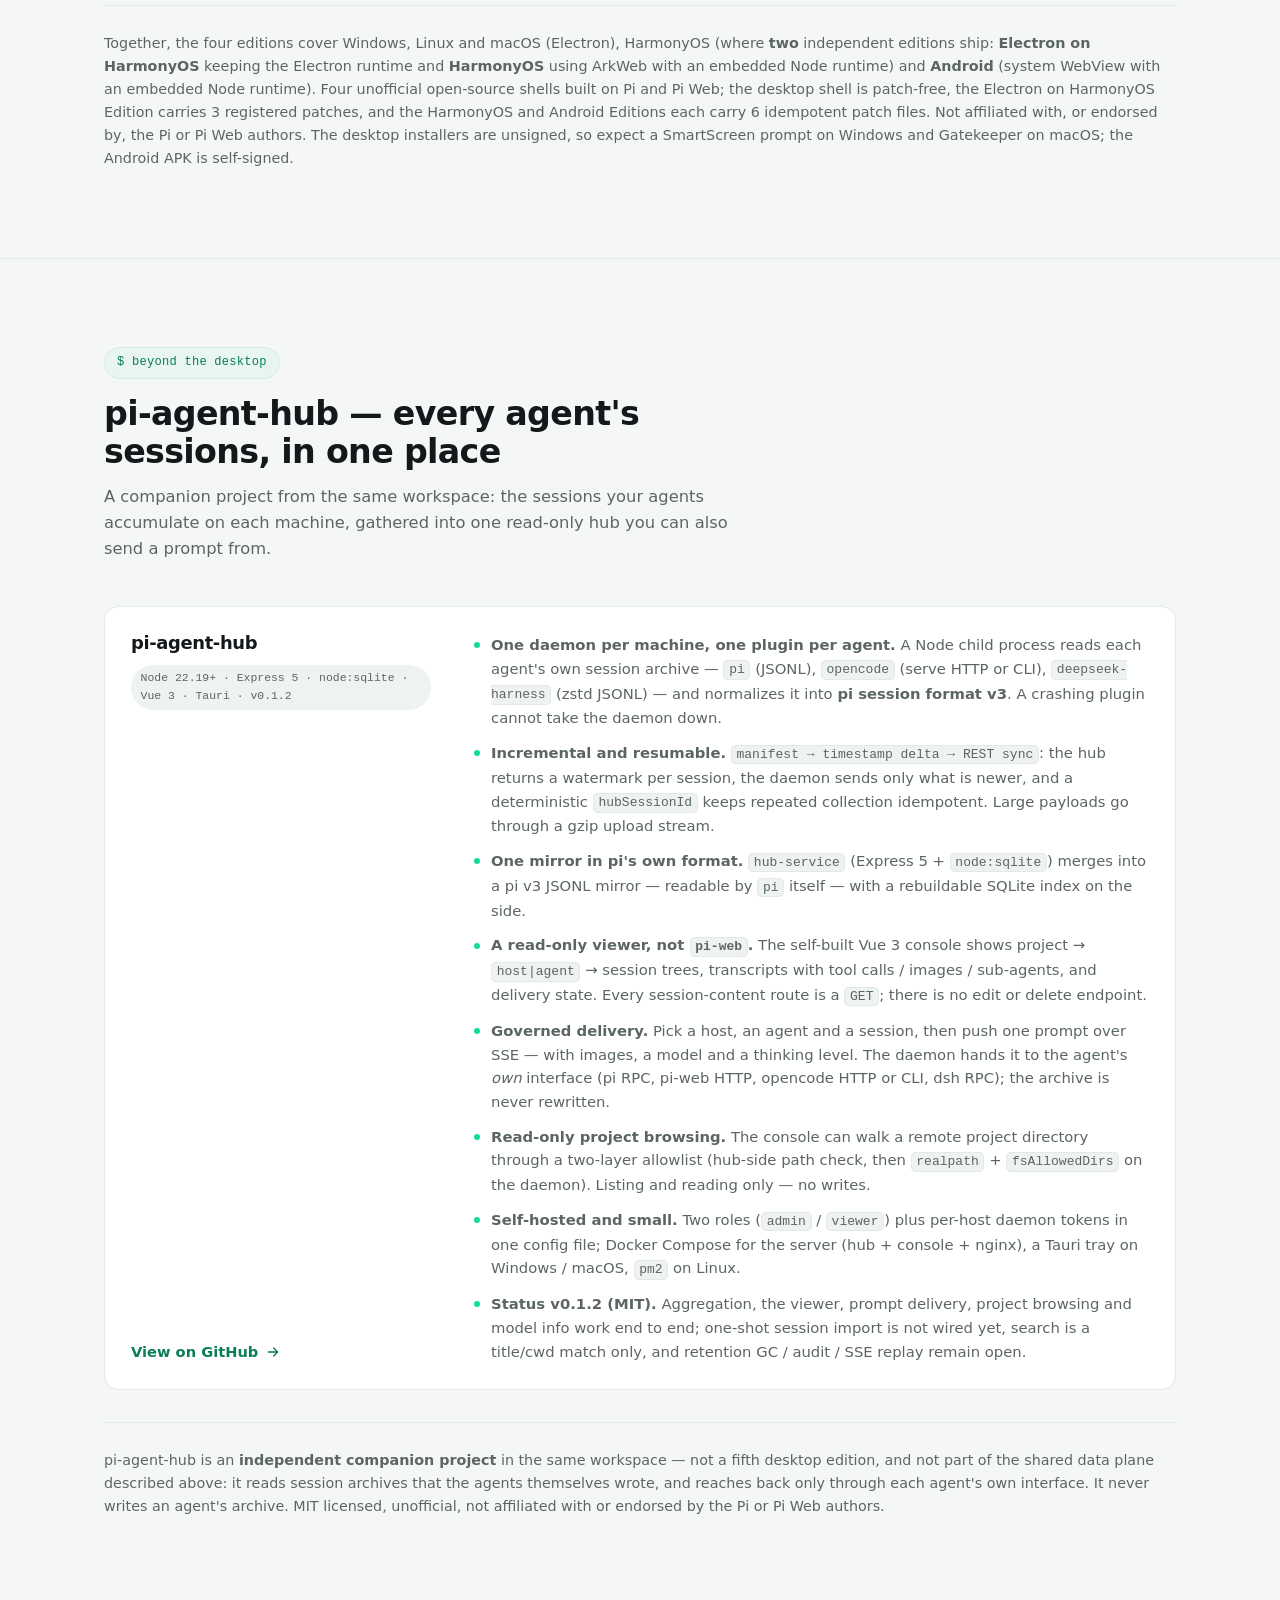
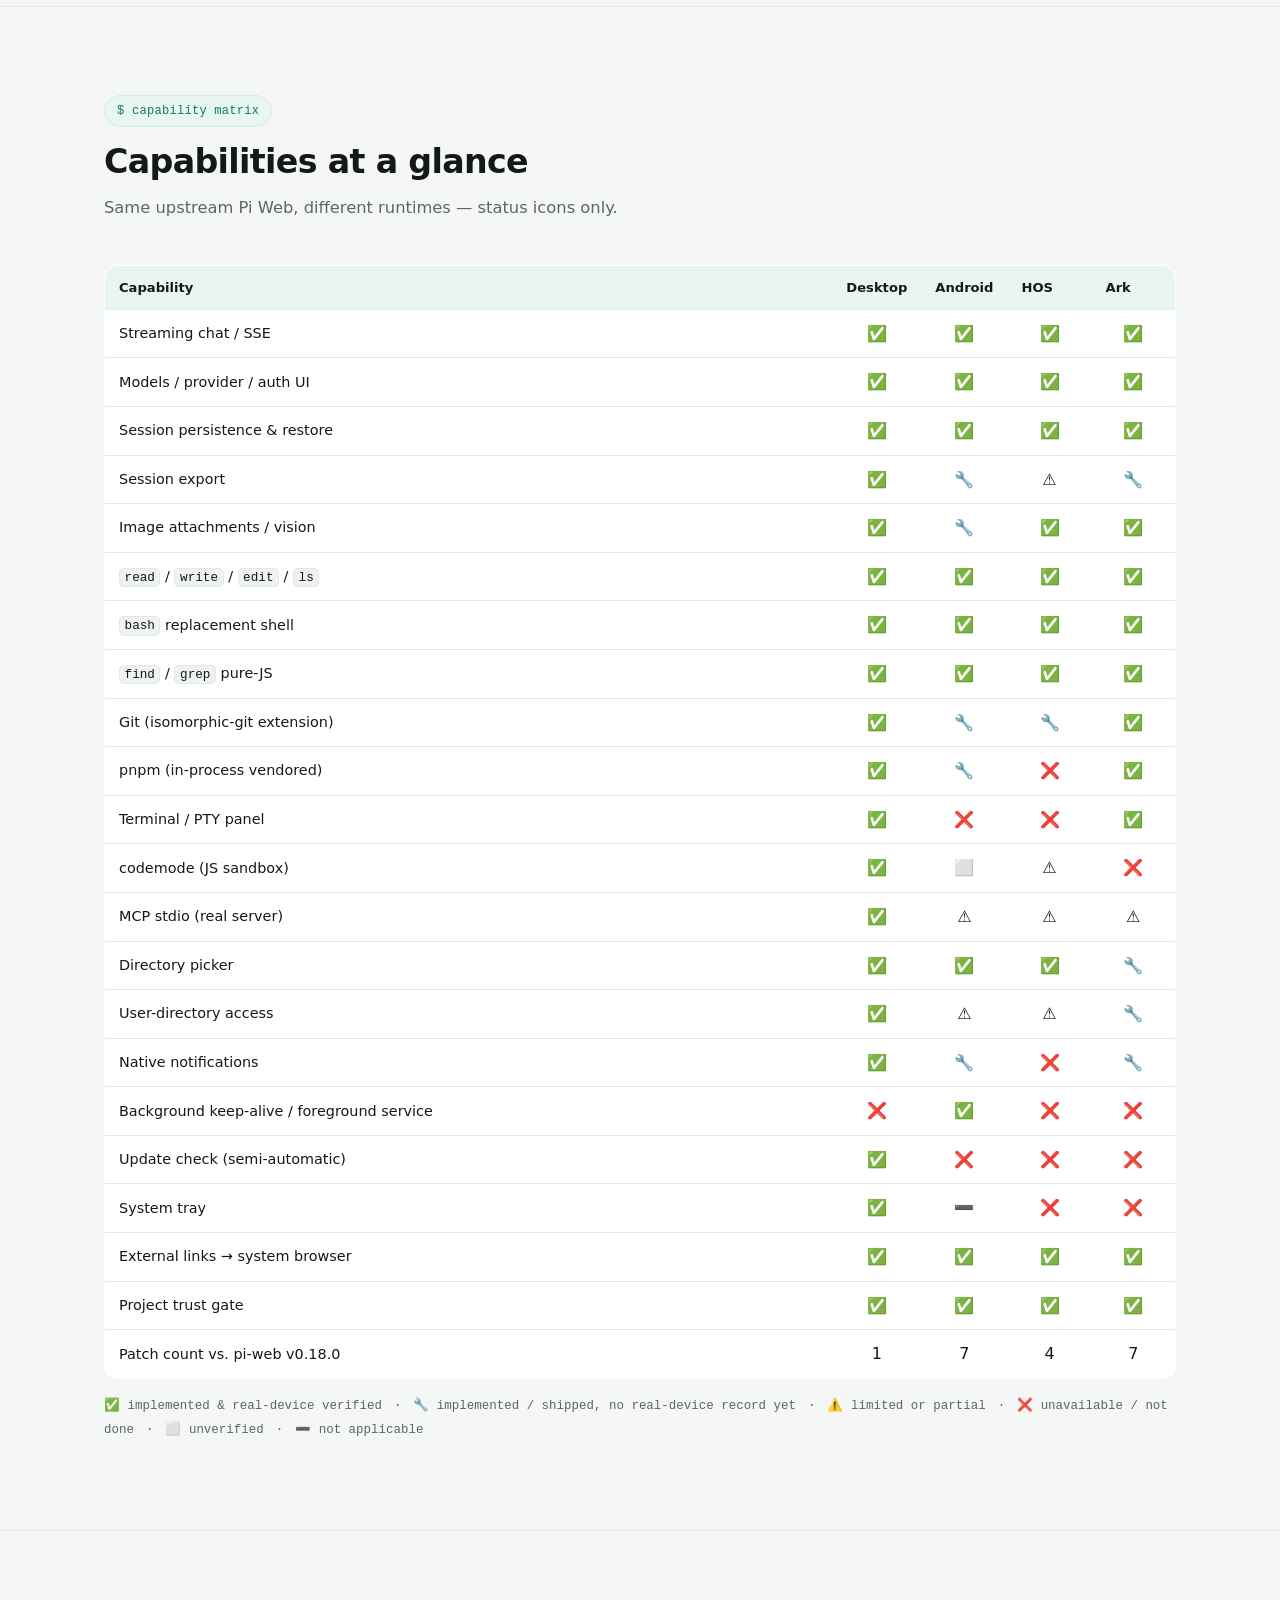
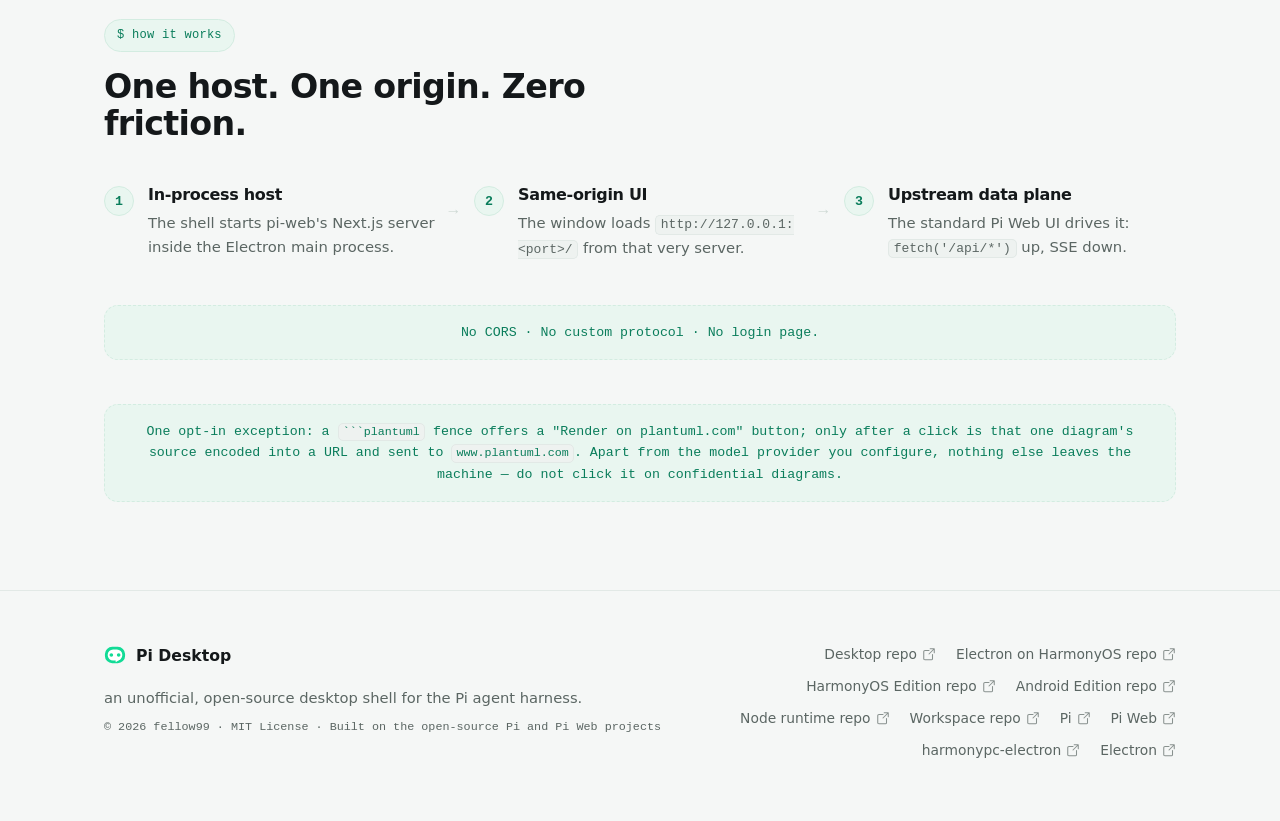
==== commit 7647f064: "docs: scope the plantuml.com note to the provider exception" ====
--- a/index.html
+++ b/index.html
@@ -381,7 +381,7 @@
         </ol>
 
         <p class="result-badge">No CORS · No custom protocol · No login page.</p>
-        <p class="result-badge">One opt-in exception: a <code>```plantuml</code> fence offers a "Render on plantuml.com" button; only after a click is that one diagram's source encoded into a URL and sent to <code>www.plantuml.com</code>. Nothing else leaves the machine &mdash; do not click it on confidential diagrams.</p>
+        <p class="result-badge">One opt-in exception: a <code>```plantuml</code> fence offers a "Render on plantuml.com" button; only after a click is that one diagram's source encoded into a URL and sent to <code>www.plantuml.com</code>. Apart from the model provider you configure, nothing else leaves the machine &mdash; do not click it on confidential diagrams.</p>
       </div>
     </section>
   </main>
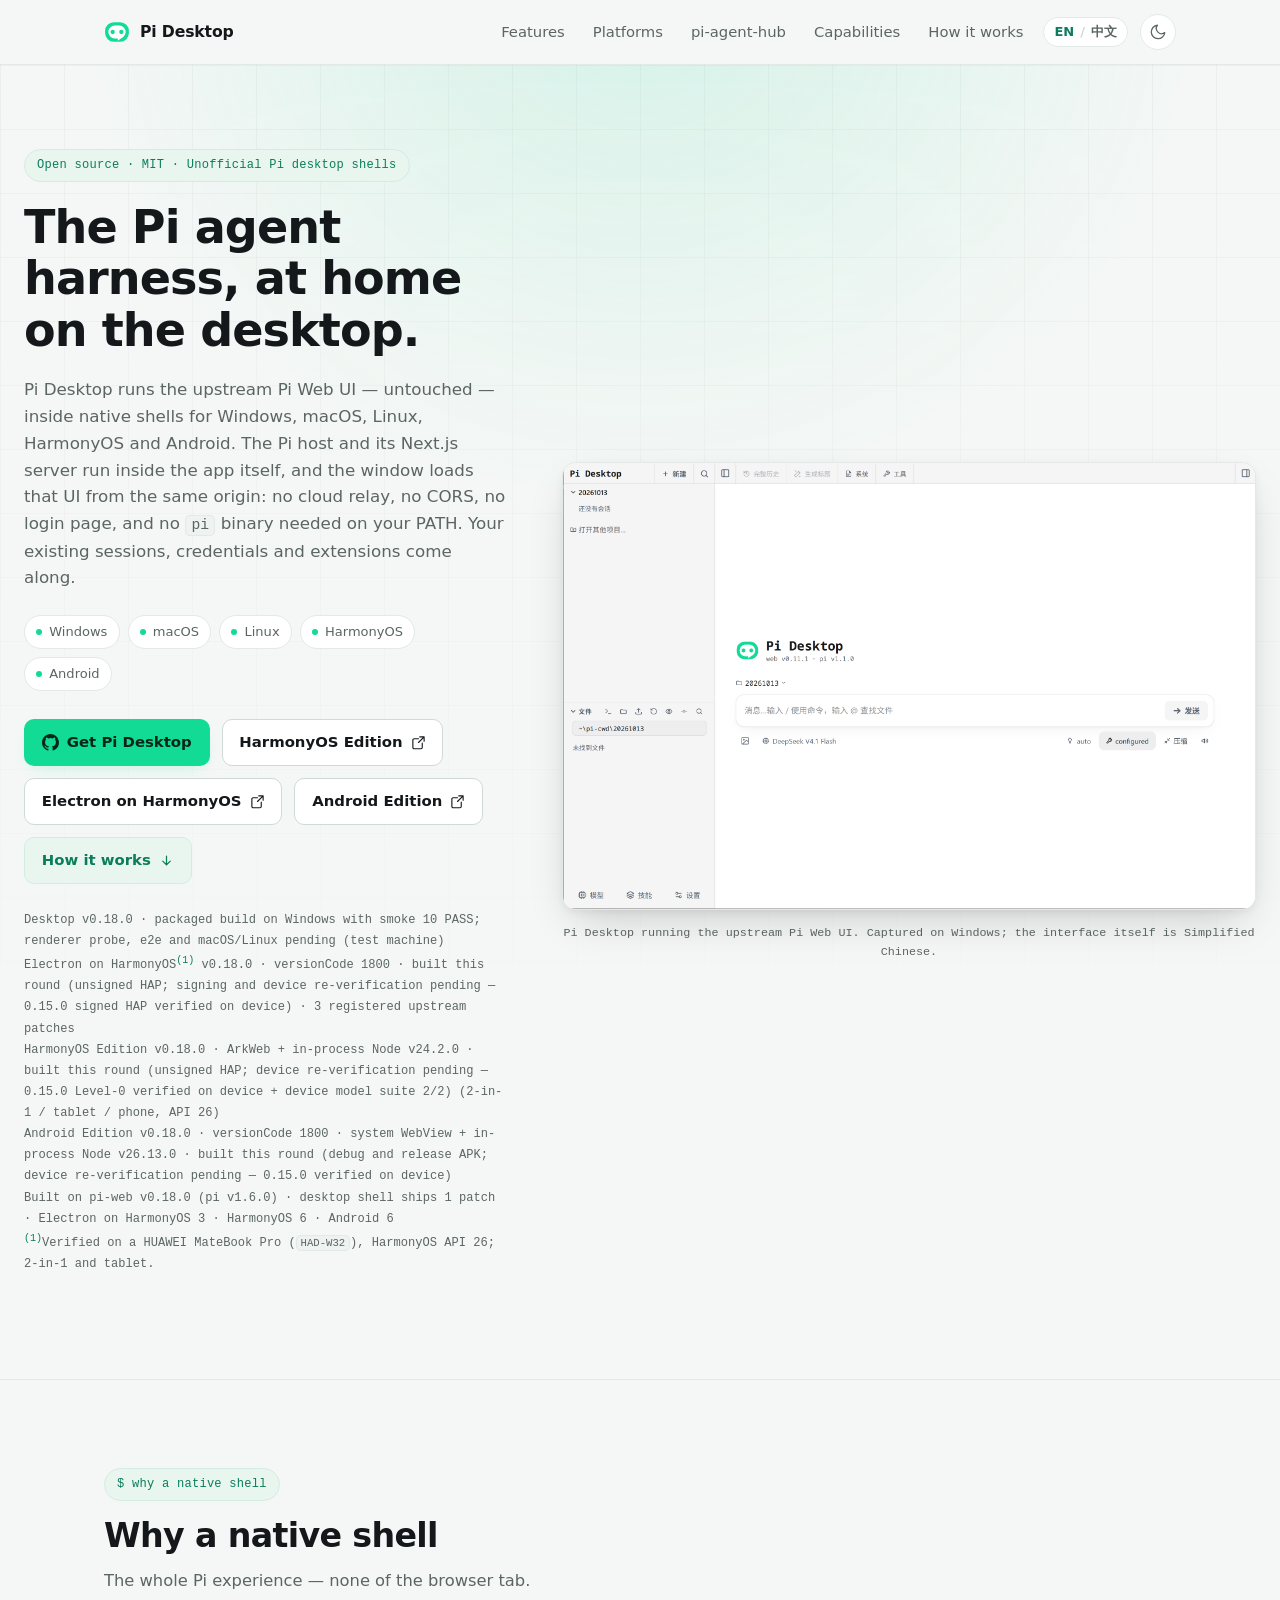
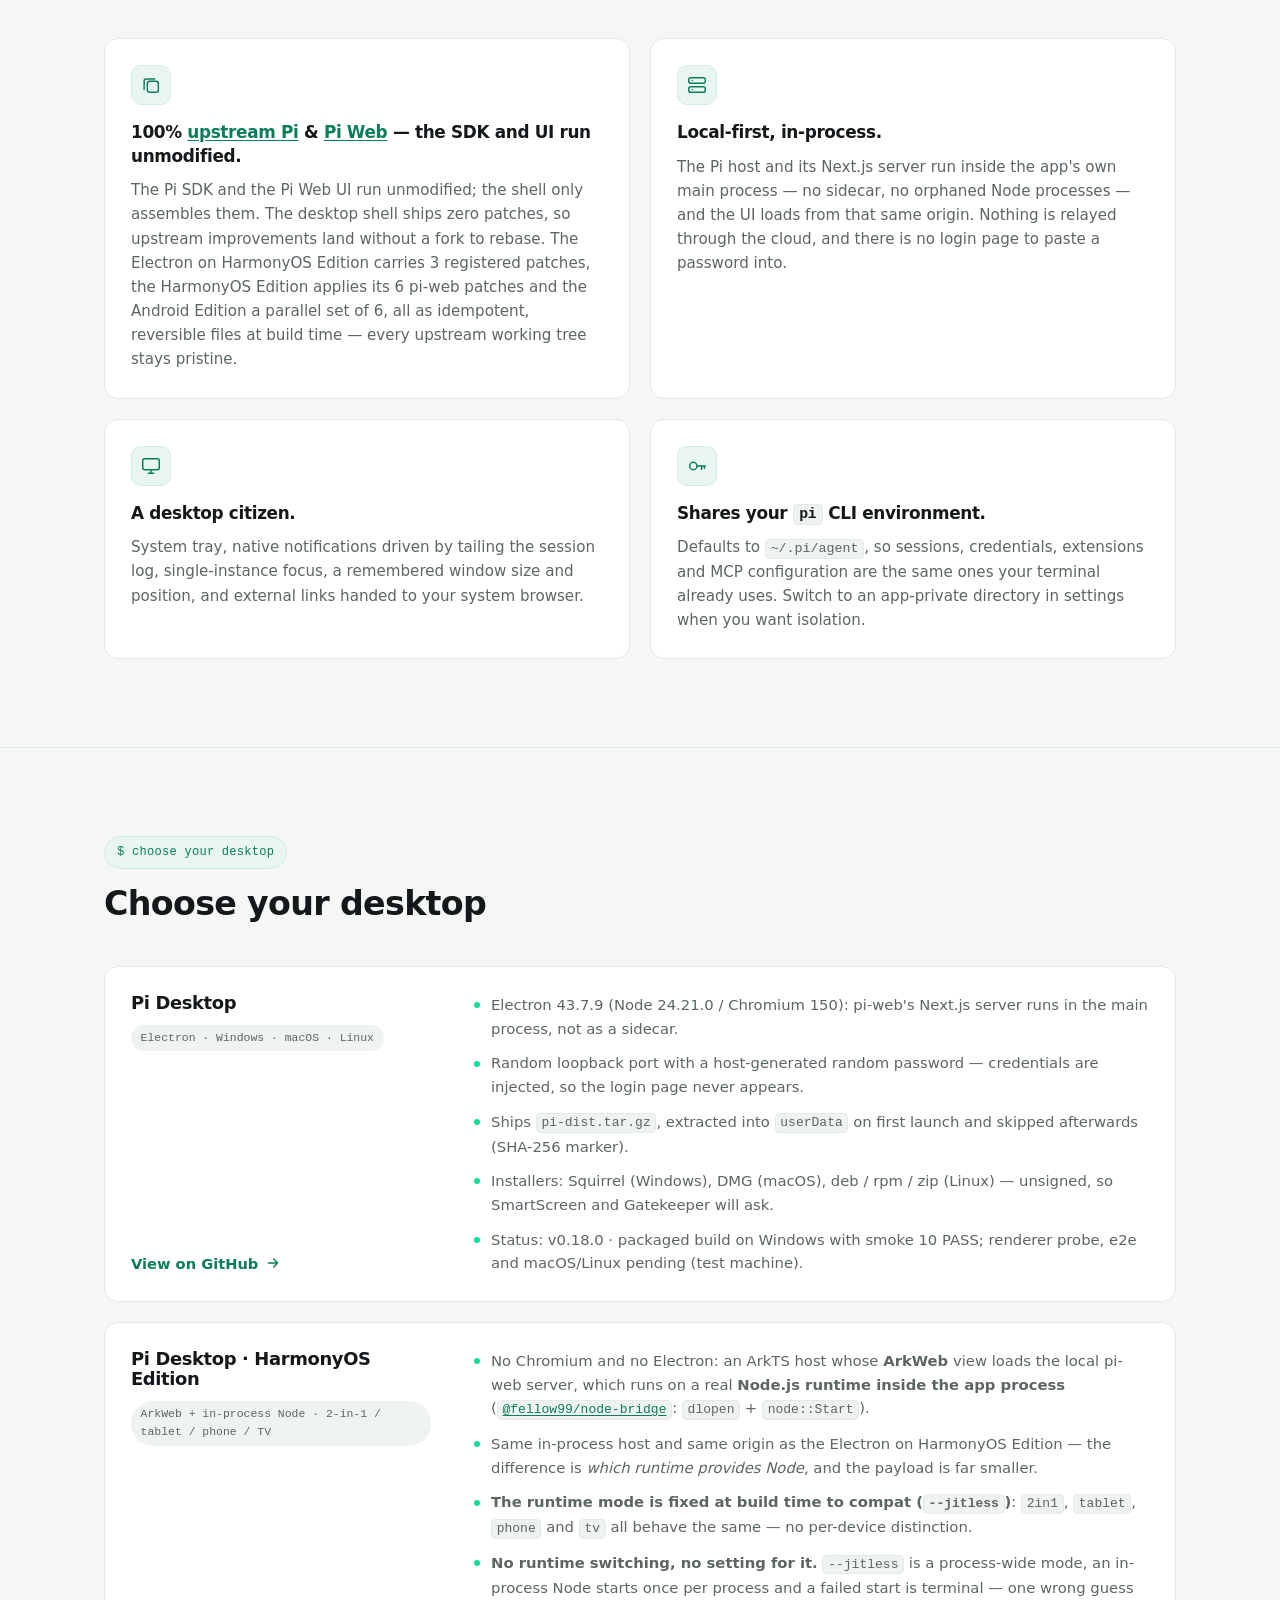
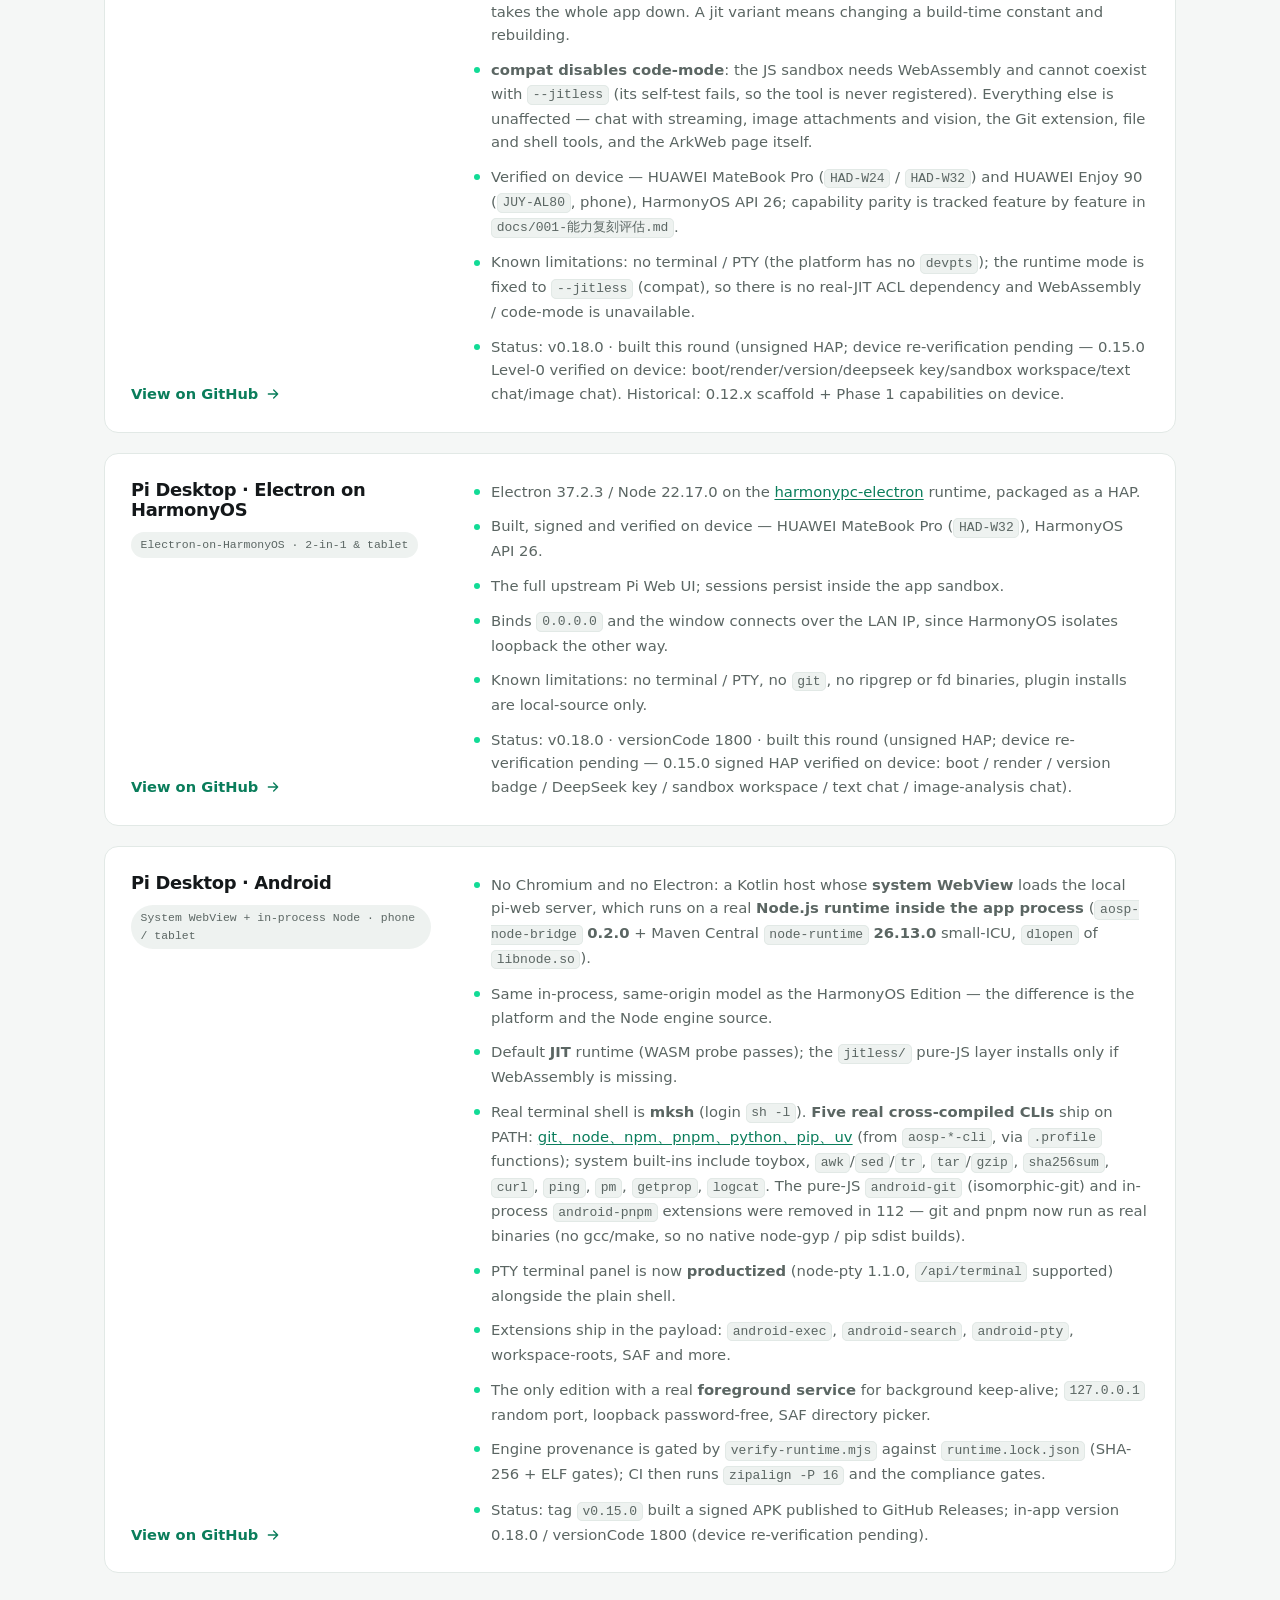
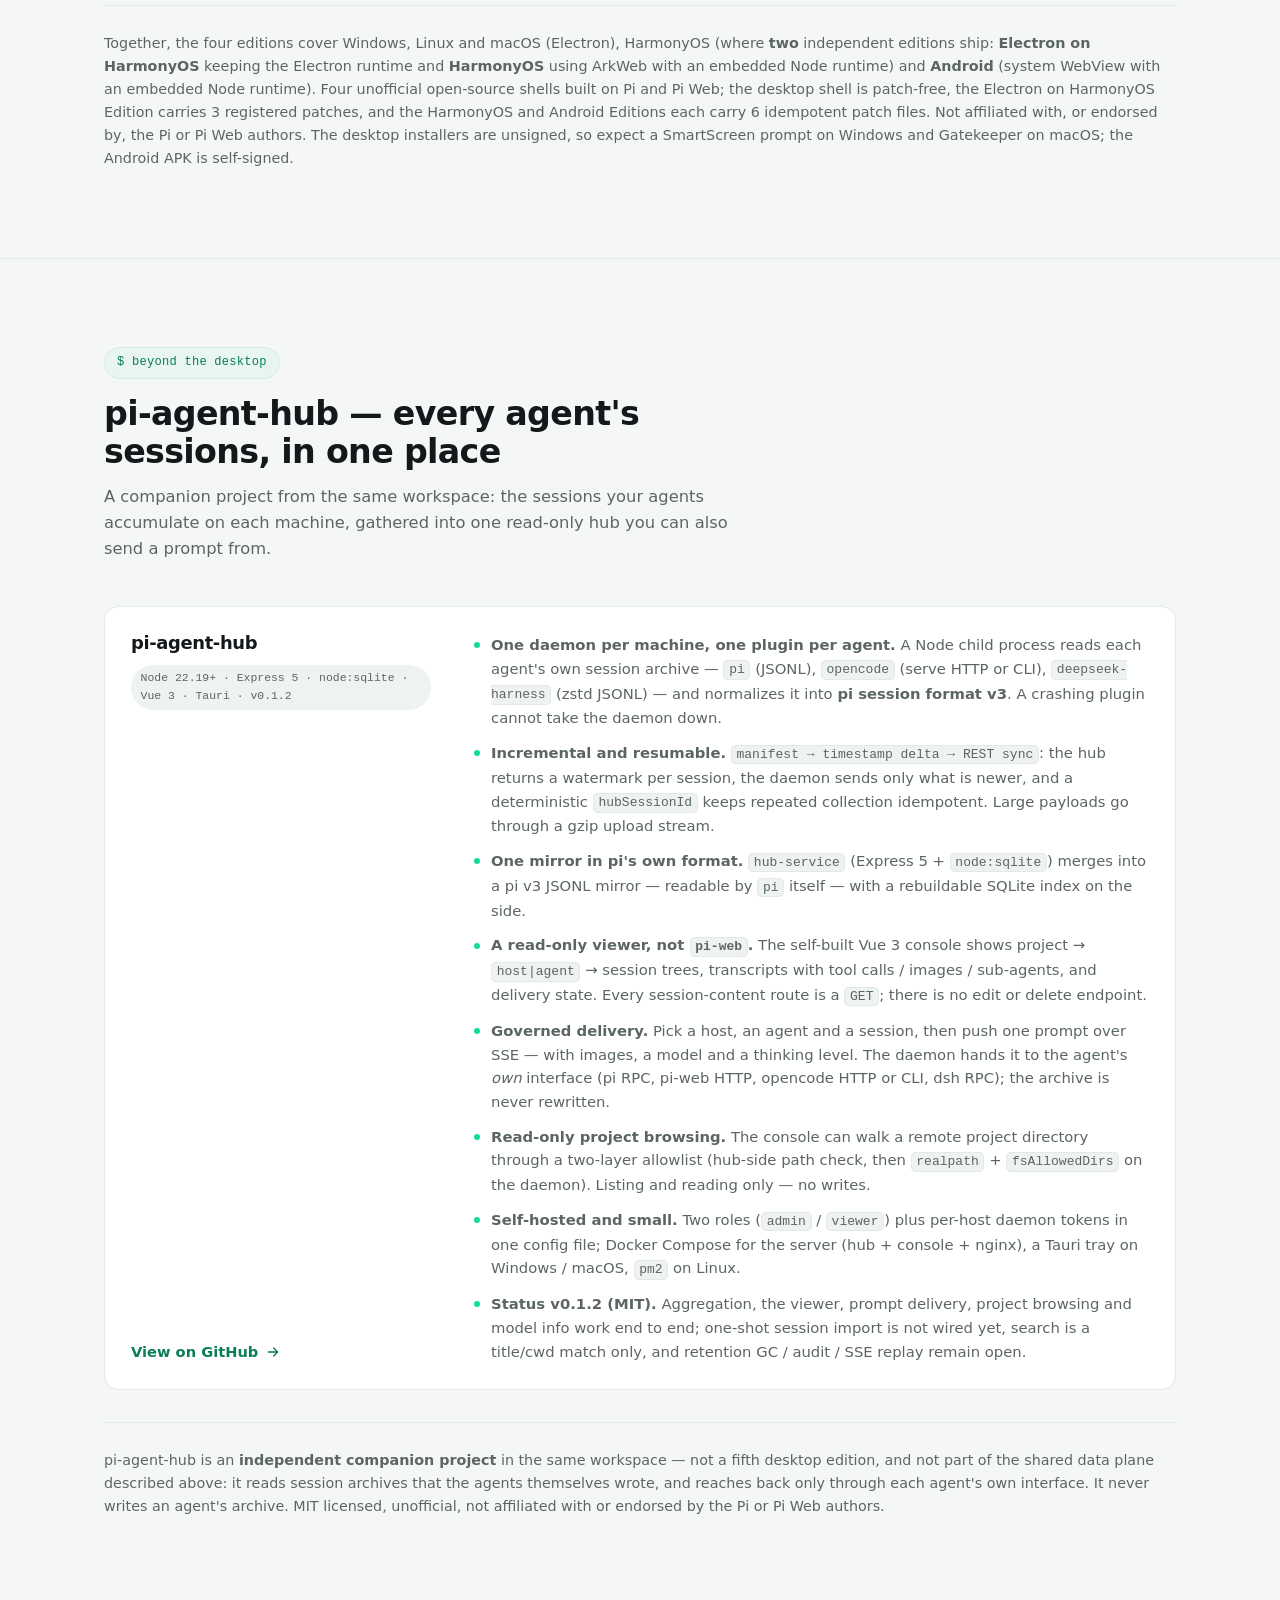
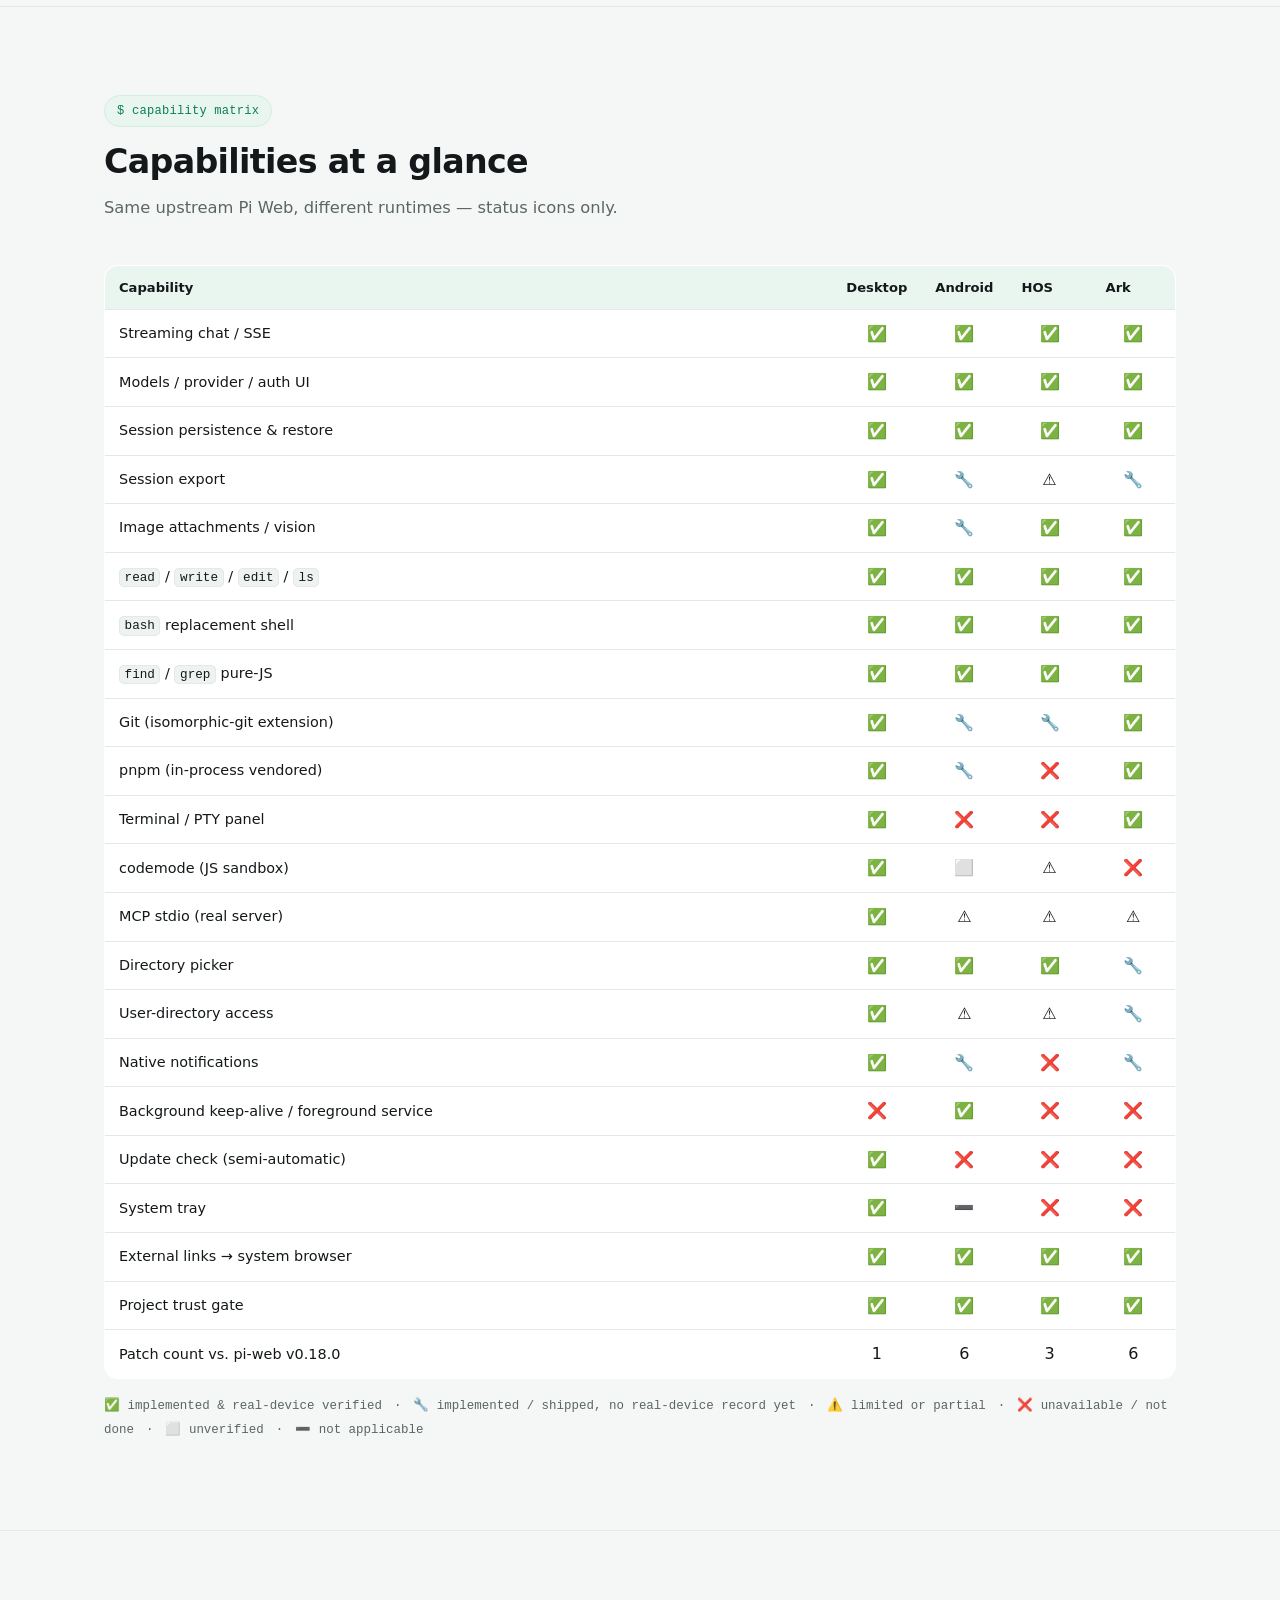
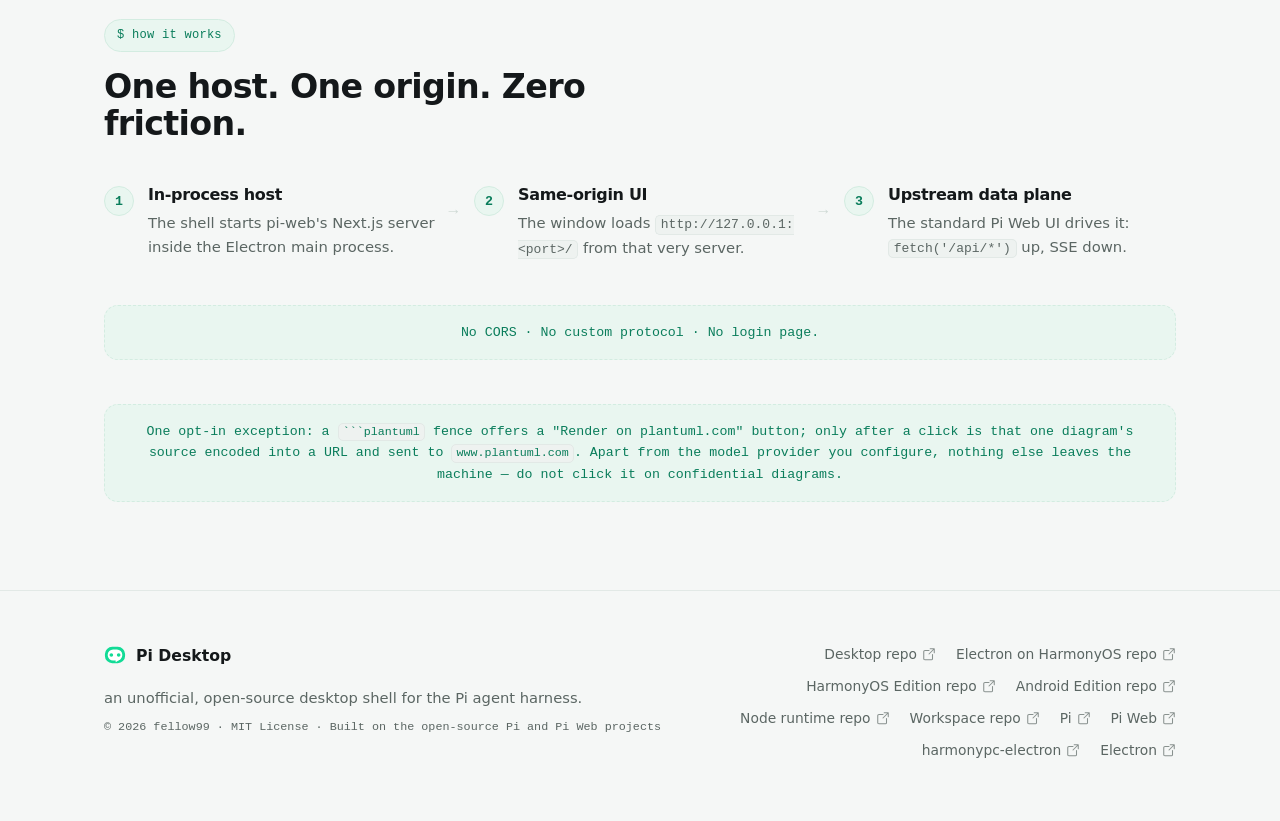
==== commit ef558d1f: "docs: 补丁口径改为 desktop 1 / hos 3 / ark 6 / android 6 中枢服务同步（301-sync-daemon）退场后，`pi-desktop-hos` / `pi" ====
--- a/index.html
+++ b/index.html
@@ -102,13 +102,13 @@
           <p class="trust">
             Desktop v0.18.0 · packaged build on Windows with smoke 10 PASS; renderer probe, e2e and macOS/Linux pending (test machine)
             <br>
-            Electron on HarmonyOS<sup>(1)</sup> v0.18.0 · versionCode 1800 · built this round (unsigned HAP; signing and device re-verification pending — 0.15.0 signed HAP verified on device) · 4 registered upstream patches
+            Electron on HarmonyOS<sup>(1)</sup> v0.18.0 · versionCode 1800 · built this round (unsigned HAP; signing and device re-verification pending — 0.15.0 signed HAP verified on device) · 3 registered upstream patches
             <br>
             HarmonyOS Edition v0.18.0 · ArkWeb + in-process Node v24.2.0 · built this round (unsigned HAP; device re-verification pending — 0.15.0 Level-0 verified on device + device model suite 2/2) (2-in-1 / tablet / phone, API 26)
             <br>
             Android Edition v0.18.0 · versionCode 1800 · system WebView + in-process Node v26.13.0 · built this round (debug and release APK; device re-verification pending — 0.15.0 verified on device)
             <br>
-            Built on pi-web v0.18.0 (pi v1.6.0) · desktop shell ships 1 patch · Electron on HarmonyOS 4 · HarmonyOS 7 · Android 7
+            Built on pi-web v0.18.0 (pi v1.6.0) · desktop shell ships 1 patch · Electron on HarmonyOS 3 · HarmonyOS 6 · Android 6
             <br>
             <sup>(1)</sup>Verified on a HUAWEI MateBook Pro (<code>HAD-W32</code>), HarmonyOS API 26; 2-in-1 and tablet.
           </p>
@@ -139,7 +139,7 @@
               <svg viewBox="0 0 24 24" width="22" height="22" fill="none" stroke="currentColor" stroke-width="1.6" stroke-linecap="round" stroke-linejoin="round" aria-hidden="true"><rect x="8" y="8" width="12" height="12" rx="2.5"></rect><path d="M16 5.5H6.5A2 2 0 0 0 4.5 7.5V17"></path></svg>
             </span>
             <h3>100% <a href="https://github.com/earendil-works/pi" target="_blank" rel="noopener">upstream Pi</a> &amp; <a href="https://github.com/agegr/pi-web" target="_blank" rel="noopener">Pi Web</a> — the SDK and UI run unmodified.</h3>
-            <p>The Pi SDK and the Pi Web UI run unmodified; the shell only assembles them. The desktop shell ships zero patches, so upstream improvements land without a fork to rebase. The Electron on HarmonyOS Edition carries 2 registered patches, the HarmonyOS Edition applies its 6 pi-web patches and the Android Edition a parallel set of 6, all as idempotent, reversible files at build time — every upstream working tree stays pristine.</p>
+            <p>The Pi SDK and the Pi Web UI run unmodified; the shell only assembles them. The desktop shell ships zero patches, so upstream improvements land without a fork to rebase. The Electron on HarmonyOS Edition carries 3 registered patches, the HarmonyOS Edition applies its 6 pi-web patches and the Android Edition a parallel set of 6, all as idempotent, reversible files at build time — every upstream working tree stays pristine.</p>
           </article>
 
           <article class="feature-card">
@@ -340,7 +340,7 @@
               <tr><td class="cap-feature">System tray</td><td class="cap-status">✅</td><td class="cap-status">➖</td><td class="cap-status">❌</td><td class="cap-status">❌</td></tr>
               <tr><td class="cap-feature">External links → system browser</td><td class="cap-status">✅</td><td class="cap-status">✅</td><td class="cap-status">✅</td><td class="cap-status">✅</td></tr>
               <tr><td class="cap-feature">Project trust gate</td><td class="cap-status">✅</td><td class="cap-status">✅</td><td class="cap-status">✅</td><td class="cap-status">✅</td></tr>
-              <tr><td class="cap-feature">Patch count vs. pi-web v0.18.0</td><td class="cap-status">1</td><td class="cap-status">7</td><td class="cap-status">4</td><td class="cap-status">7</td></tr>
+              <tr><td class="cap-feature">Patch count vs. pi-web v0.18.0</td><td class="cap-status">1</td><td class="cap-status">6</td><td class="cap-status">3</td><td class="cap-status">6</td></tr>
             </tbody>
           </table>
         </div>
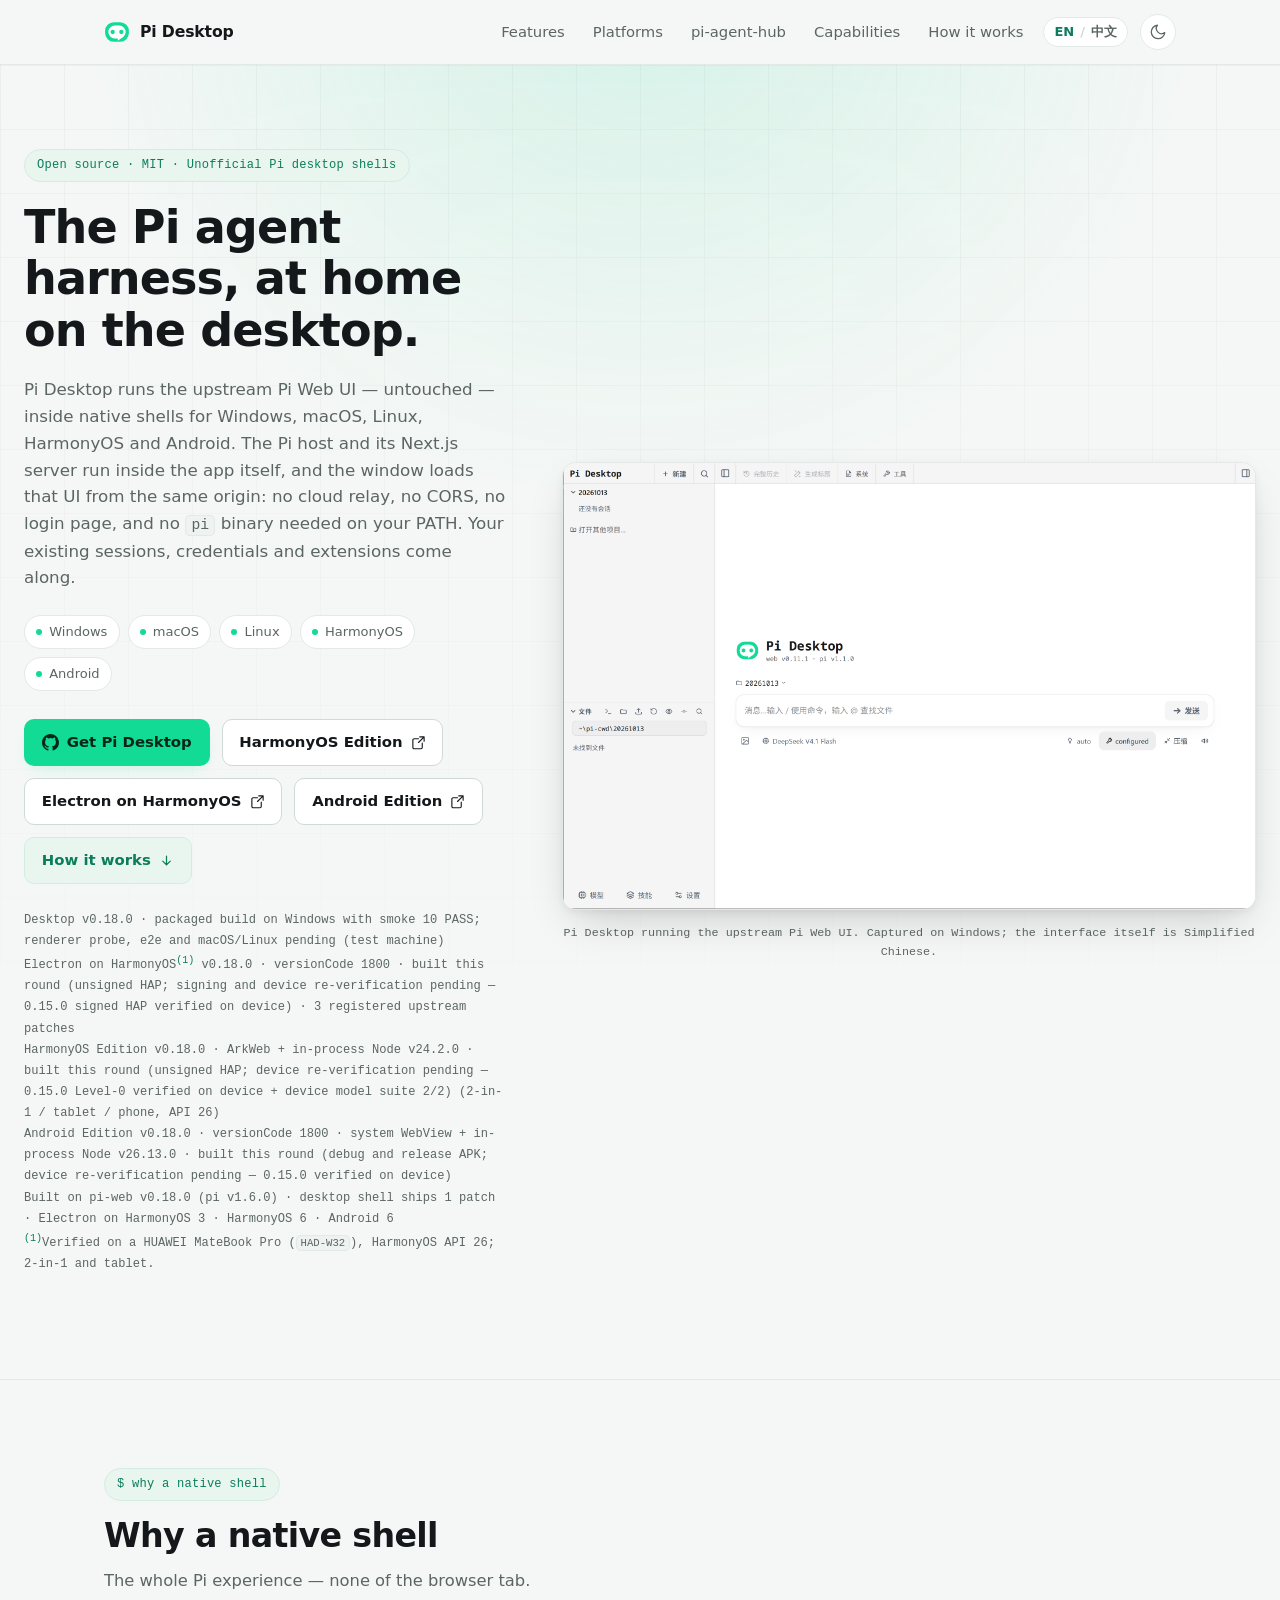
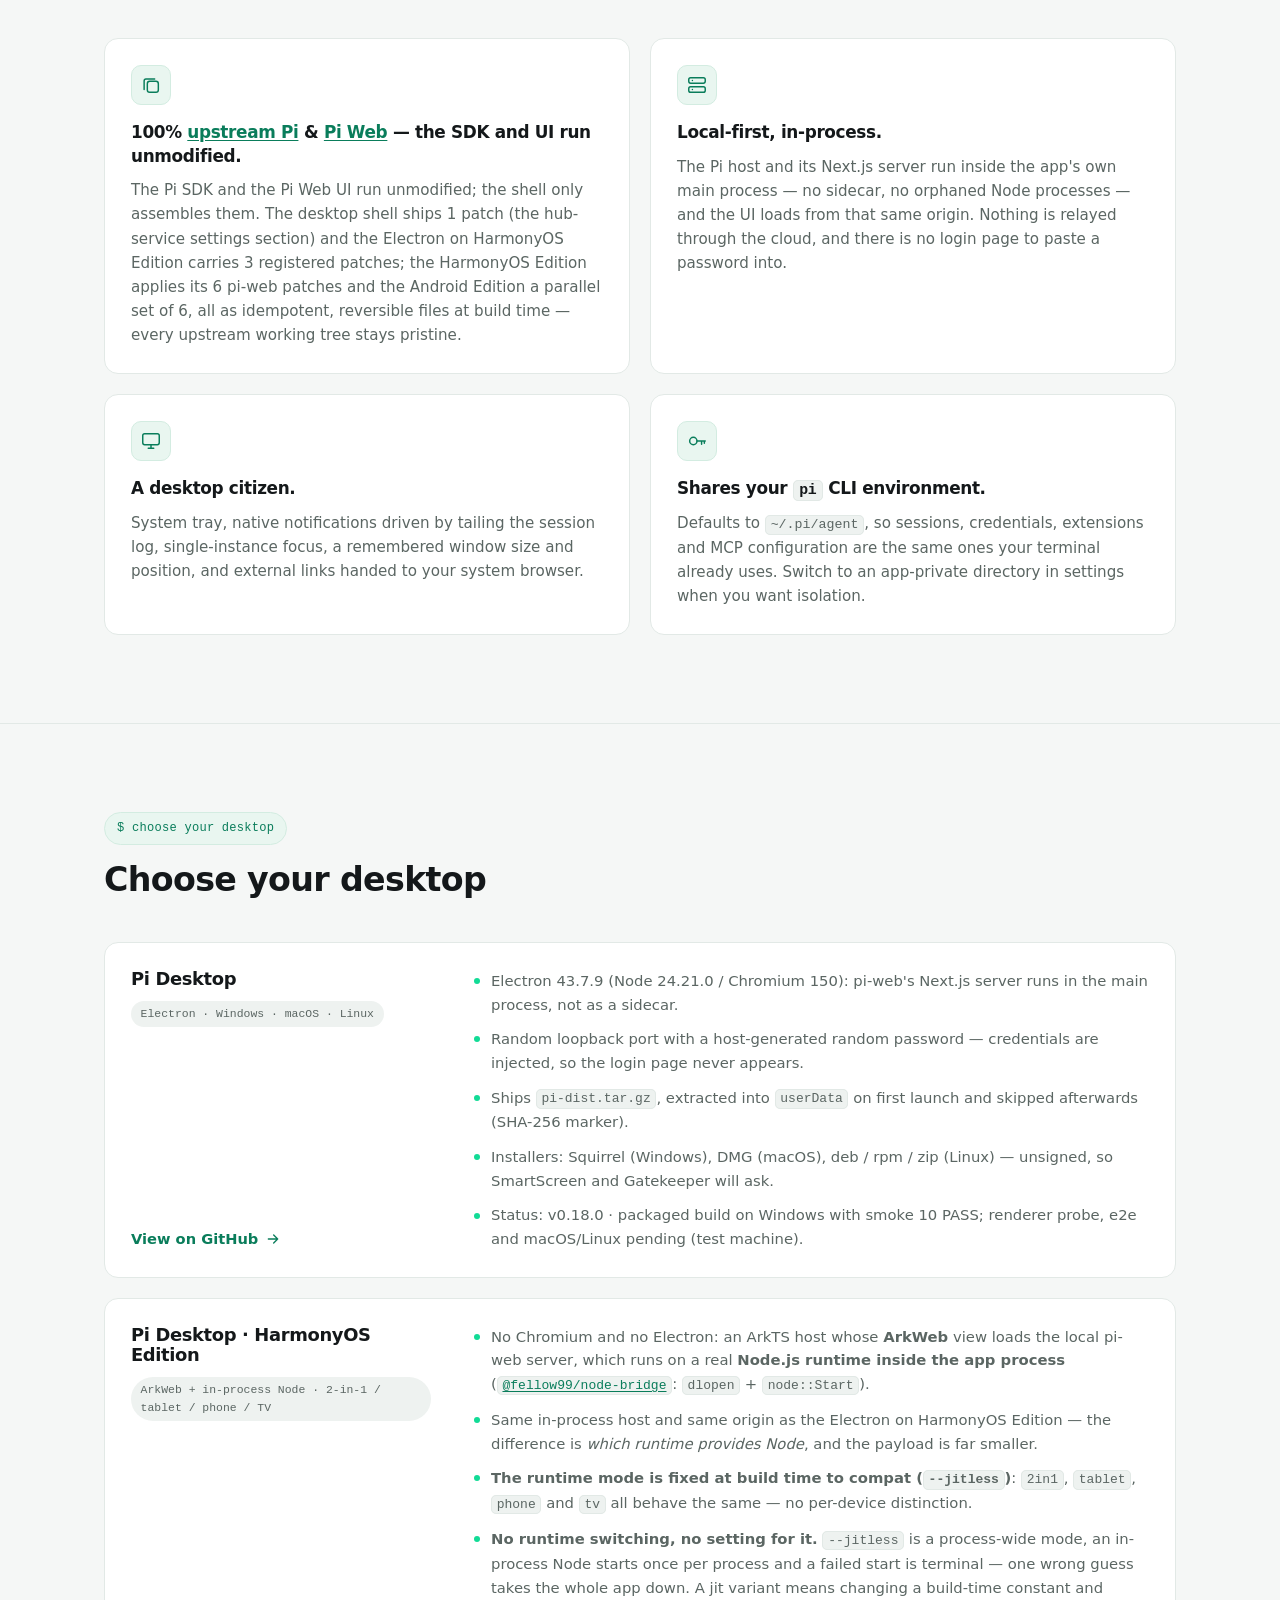
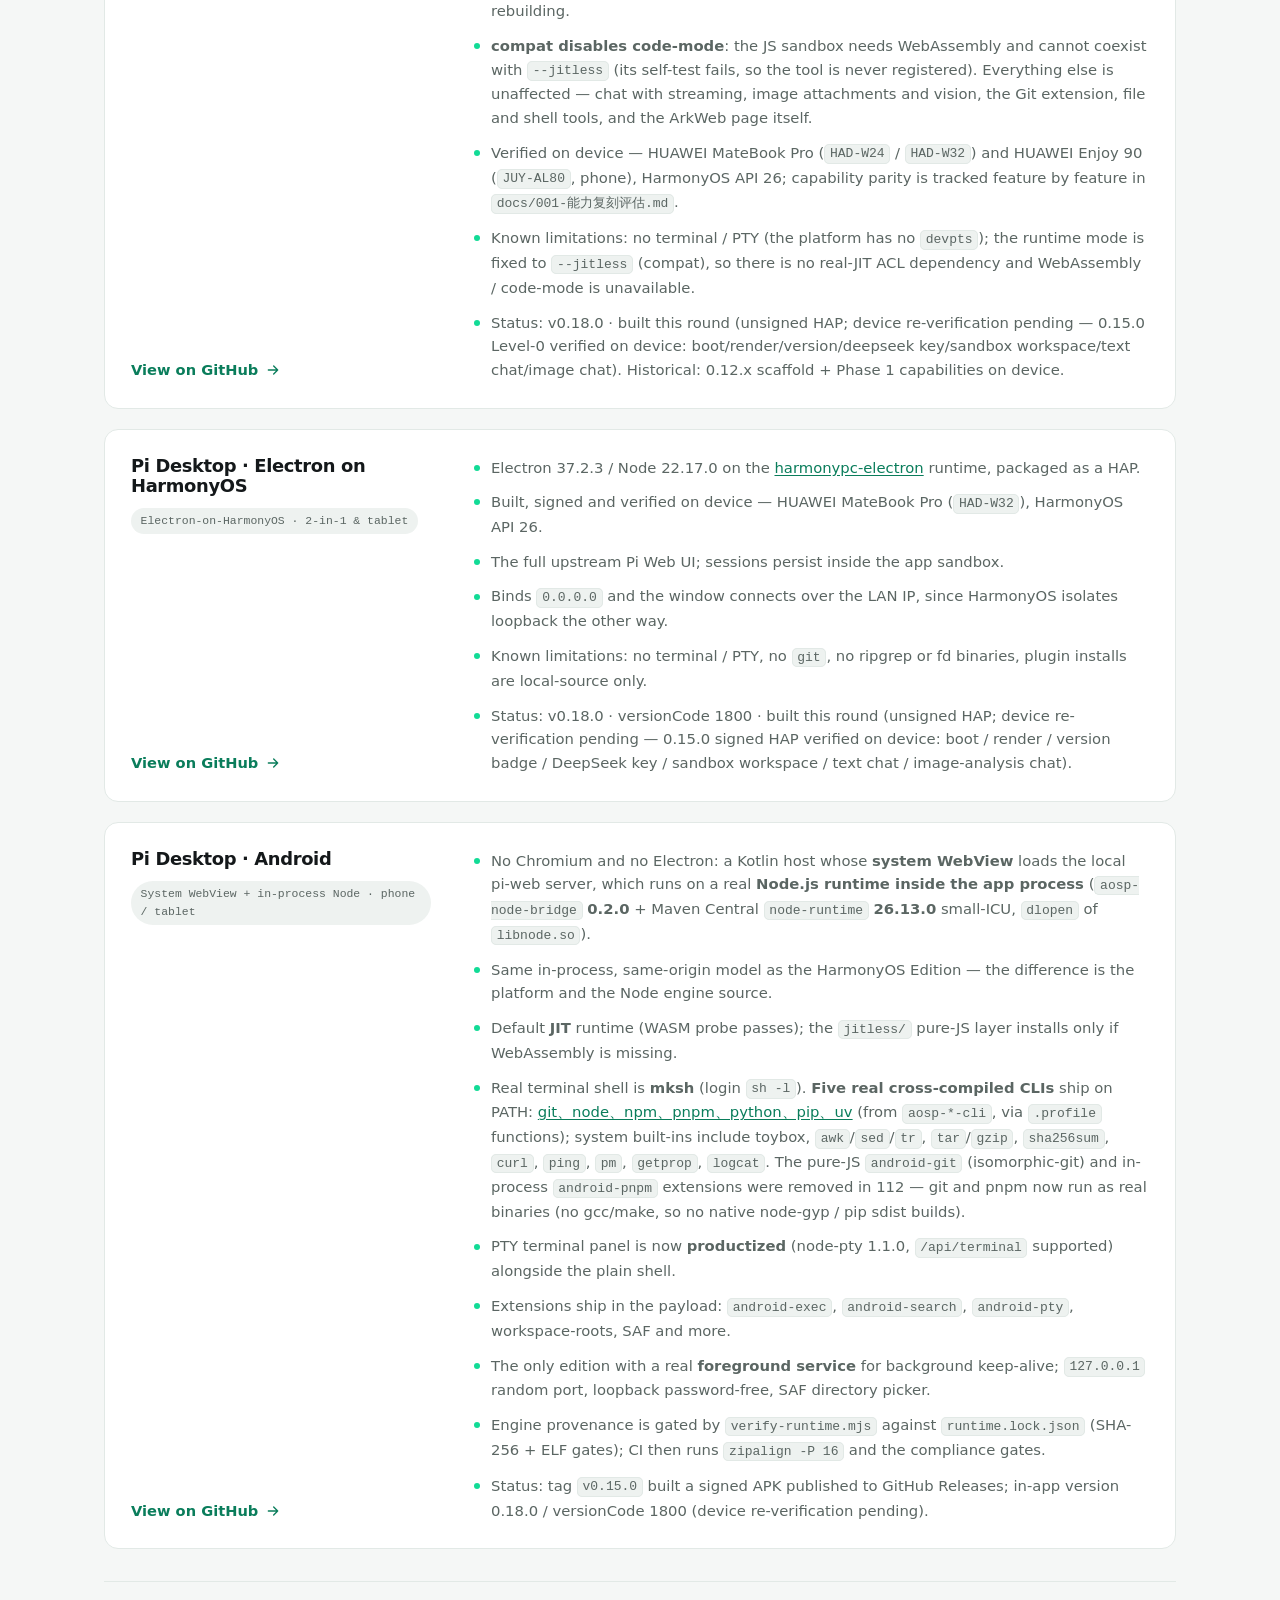
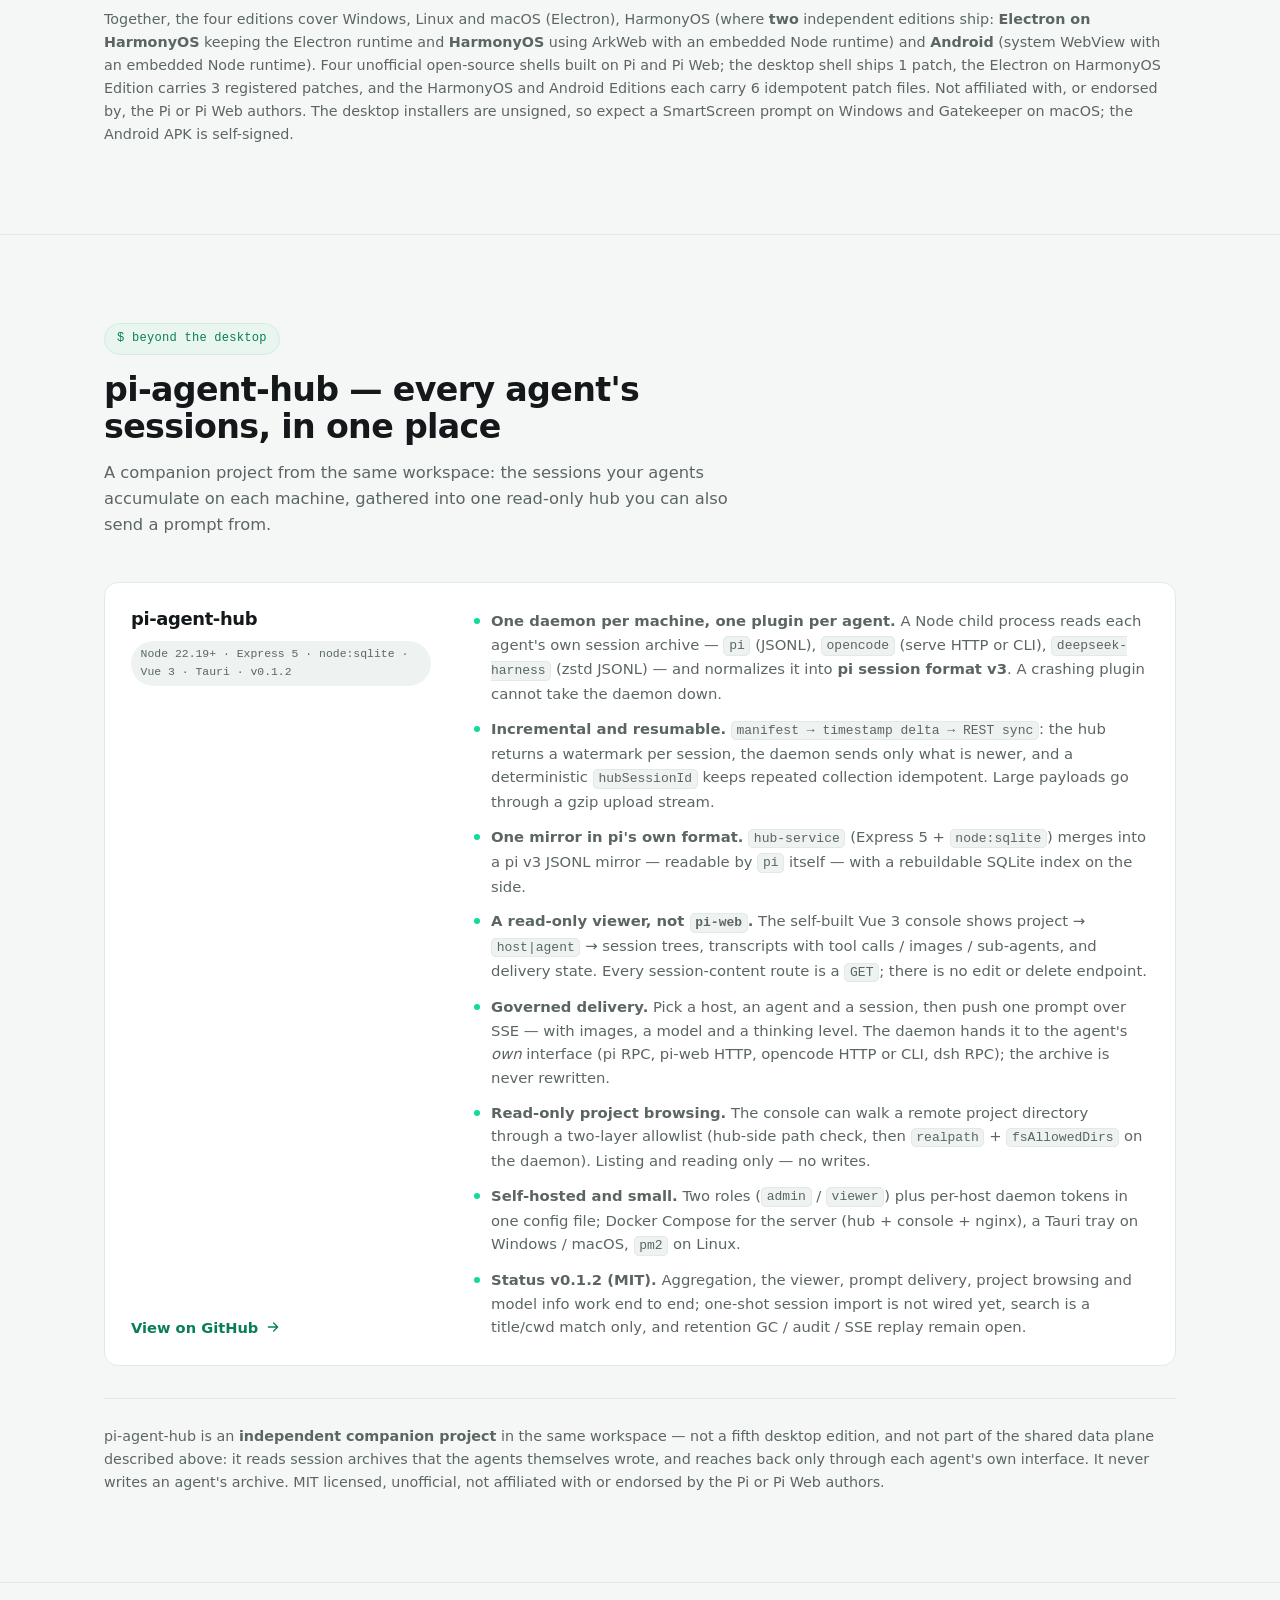
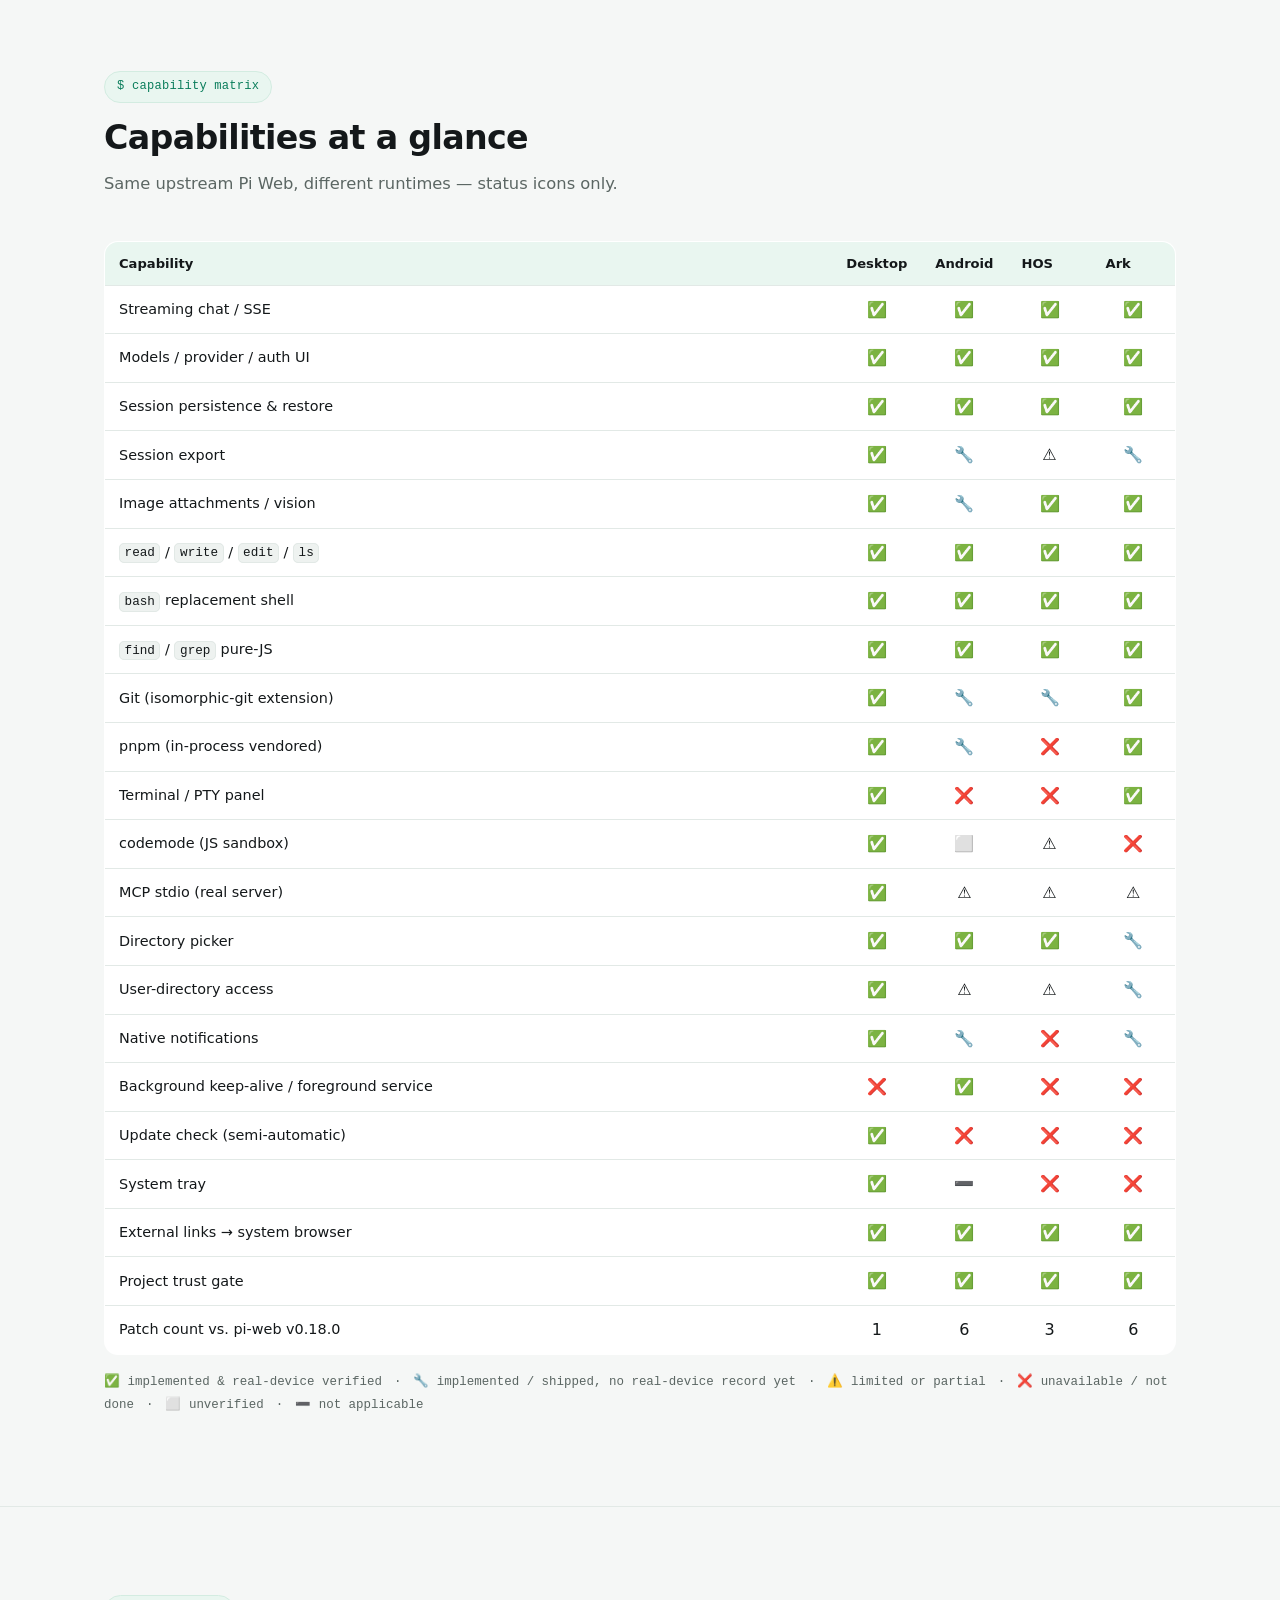
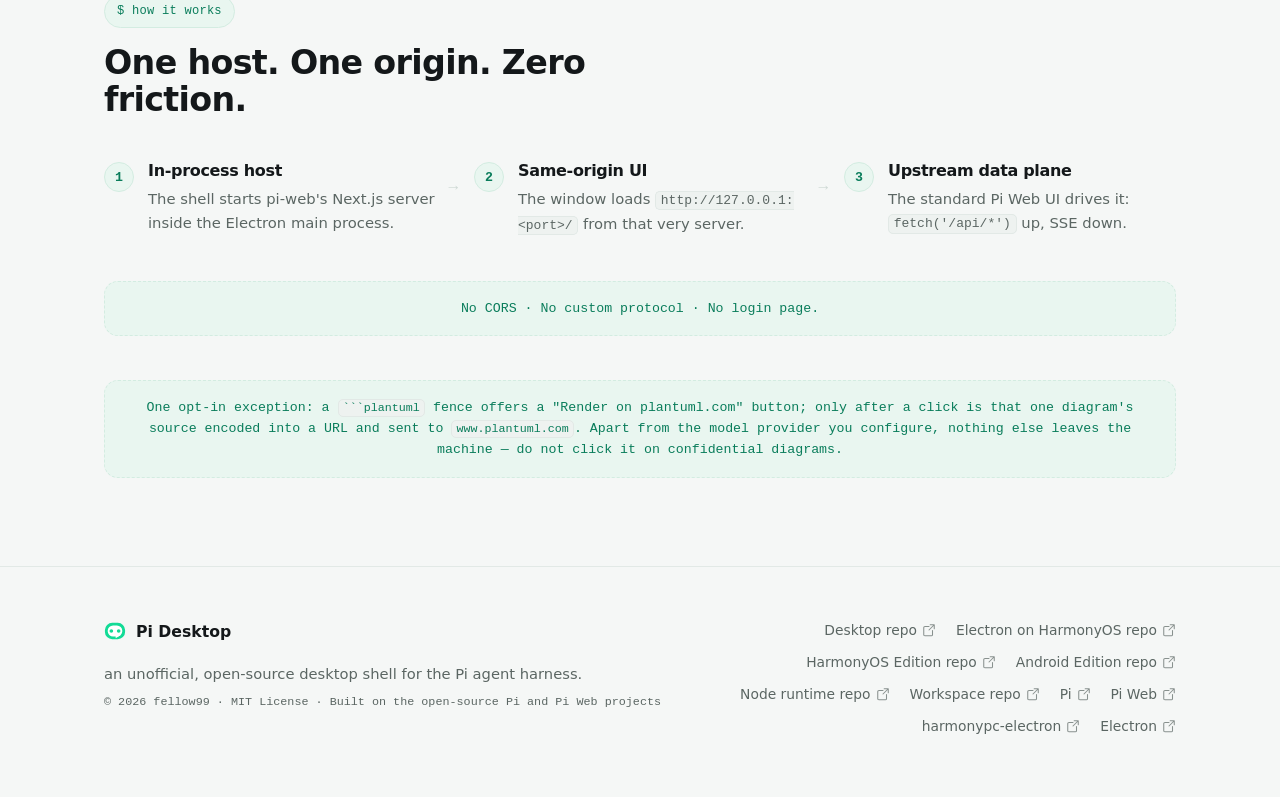
==== commit e5974ea1: "docs: 修正两页「桌面版无补丁」的失效表述 `pi-desktop` 自 0.17.0 起携带 1 条补丁（`P301-1` 中枢服务设置分区）， Hero trust 行与声明段仍写「零补丁 /" ====
--- a/index.html
+++ b/index.html
@@ -139,7 +139,7 @@
               <svg viewBox="0 0 24 24" width="22" height="22" fill="none" stroke="currentColor" stroke-width="1.6" stroke-linecap="round" stroke-linejoin="round" aria-hidden="true"><rect x="8" y="8" width="12" height="12" rx="2.5"></rect><path d="M16 5.5H6.5A2 2 0 0 0 4.5 7.5V17"></path></svg>
             </span>
             <h3>100% <a href="https://github.com/earendil-works/pi" target="_blank" rel="noopener">upstream Pi</a> &amp; <a href="https://github.com/agegr/pi-web" target="_blank" rel="noopener">Pi Web</a> — the SDK and UI run unmodified.</h3>
-            <p>The Pi SDK and the Pi Web UI run unmodified; the shell only assembles them. The desktop shell ships zero patches, so upstream improvements land without a fork to rebase. The Electron on HarmonyOS Edition carries 3 registered patches, the HarmonyOS Edition applies its 6 pi-web patches and the Android Edition a parallel set of 6, all as idempotent, reversible files at build time — every upstream working tree stays pristine.</p>
+            <p>The Pi SDK and the Pi Web UI run unmodified; the shell only assembles them. The desktop shell ships 1 patch (the hub-service settings section) and the Electron on HarmonyOS Edition carries 3 registered patches; the HarmonyOS Edition applies its 6 pi-web patches and the Android Edition a parallel set of 6, all as idempotent, reversible files at build time — every upstream working tree stays pristine.</p>
           </article>
 
           <article class="feature-card">
@@ -259,7 +259,7 @@
           </article>
         </div>
 
-        <p class="disclaimer">Together, the four editions cover Windows, Linux and macOS (Electron), HarmonyOS (where <strong>two</strong> independent editions ship: <strong>Electron on HarmonyOS</strong> keeping the Electron runtime and <strong>HarmonyOS</strong> using ArkWeb with an embedded Node runtime) and <strong>Android</strong> (system WebView with an embedded Node runtime). Four unofficial open-source shells built on Pi and Pi Web; the desktop shell is patch-free, the Electron on HarmonyOS Edition carries 3 registered patches, and the HarmonyOS and Android Editions each carry 6 idempotent patch files. Not affiliated with, or endorsed by, the Pi or Pi Web authors. The desktop installers are unsigned, so expect a SmartScreen prompt on Windows and Gatekeeper on macOS; the Android APK is self-signed.</p>
+        <p class="disclaimer">Together, the four editions cover Windows, Linux and macOS (Electron), HarmonyOS (where <strong>two</strong> independent editions ship: <strong>Electron on HarmonyOS</strong> keeping the Electron runtime and <strong>HarmonyOS</strong> using ArkWeb with an embedded Node runtime) and <strong>Android</strong> (system WebView with an embedded Node runtime). Four unofficial open-source shells built on Pi and Pi Web; the desktop shell ships 1 patch, the Electron on HarmonyOS Edition carries 3 registered patches, and the HarmonyOS and Android Editions each carry 6 idempotent patch files. Not affiliated with, or endorsed by, the Pi or Pi Web authors. The desktop installers are unsigned, so expect a SmartScreen prompt on Windows and Gatekeeper on macOS; the Android APK is self-signed.</p>
       </div>
     </section>
 
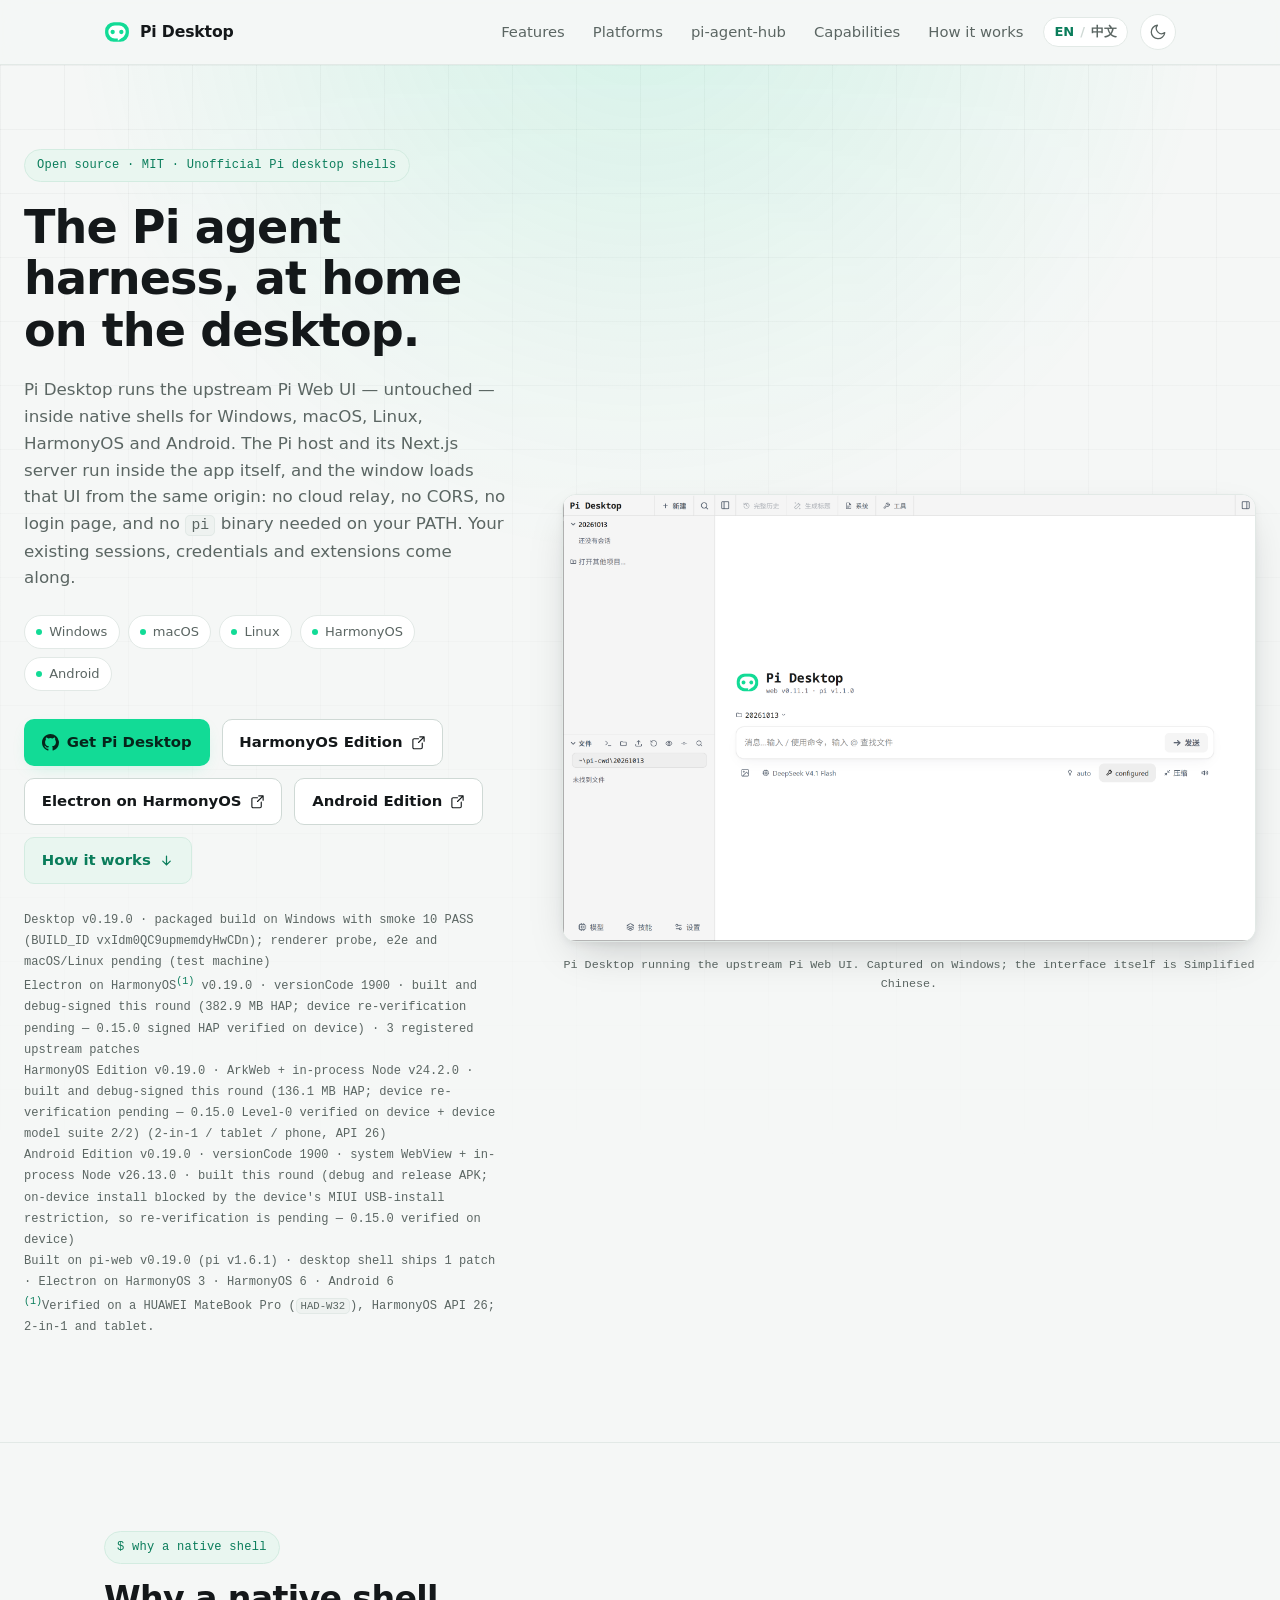
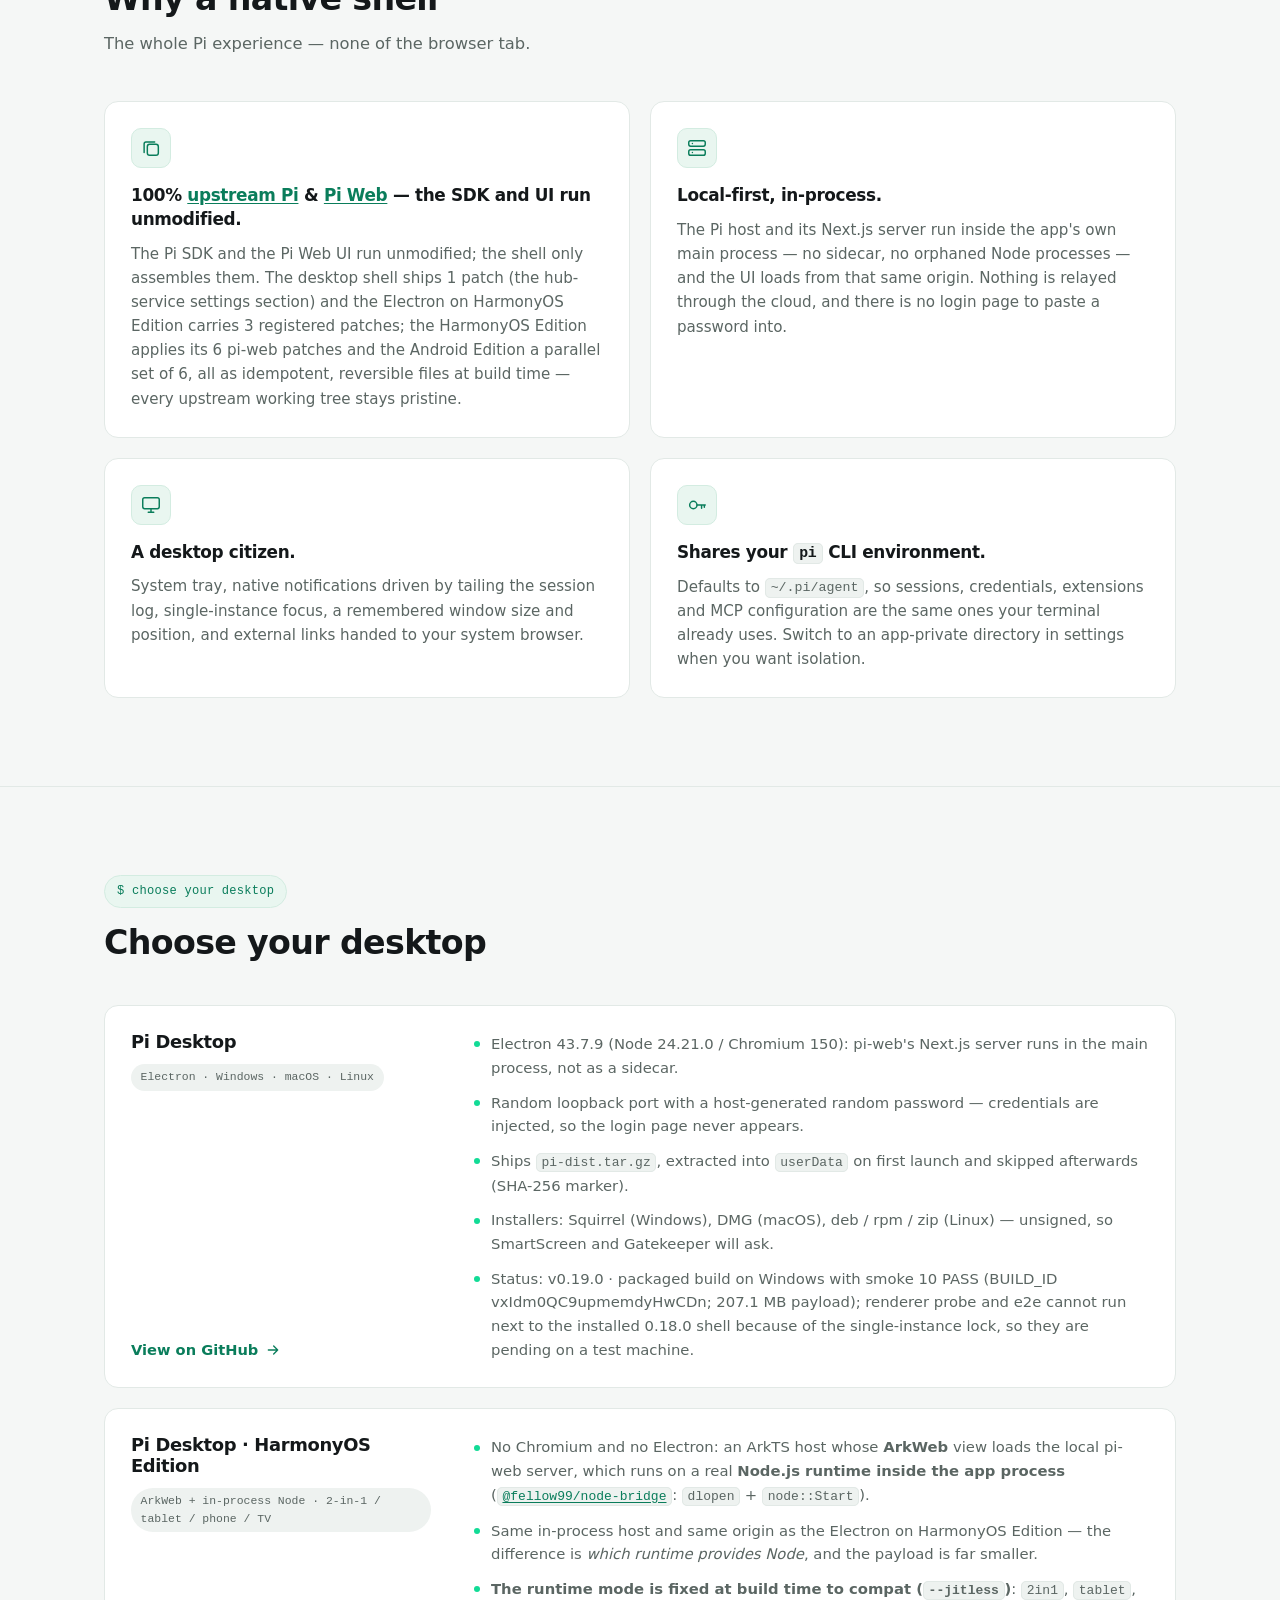
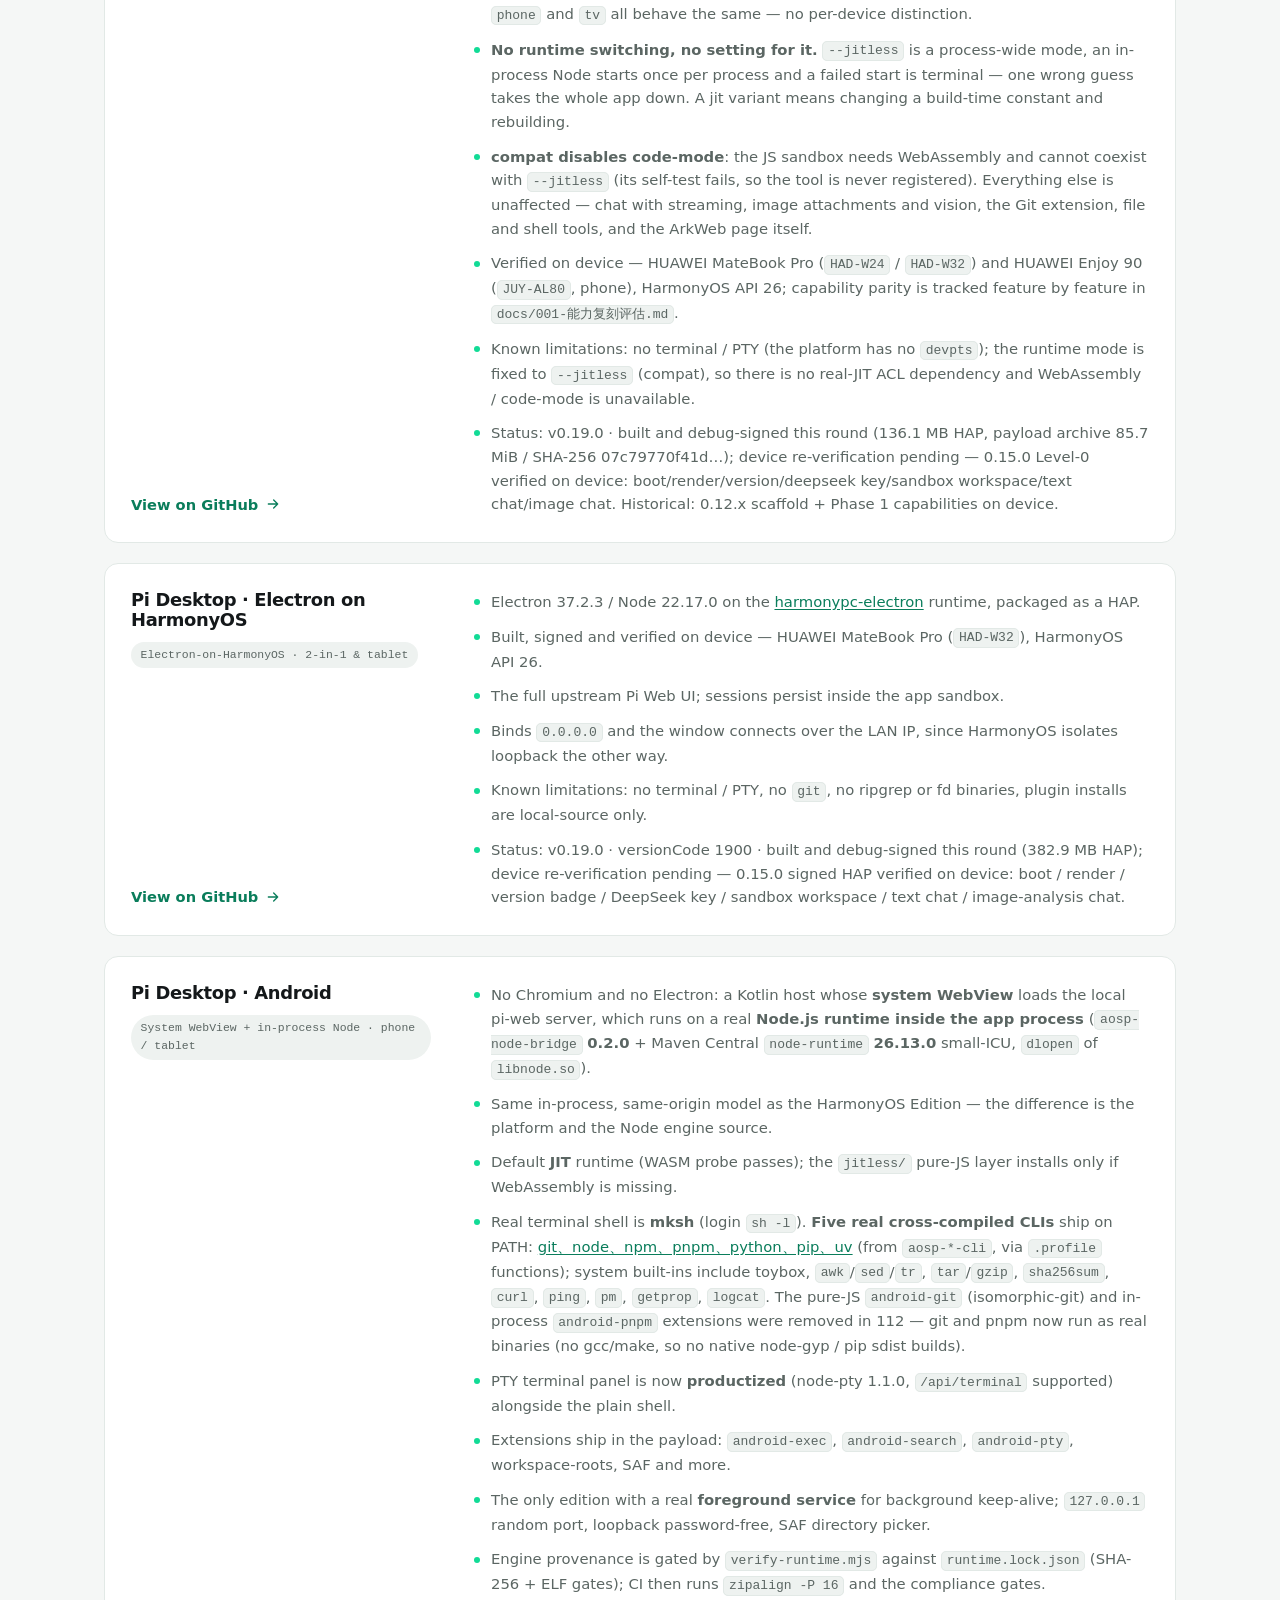
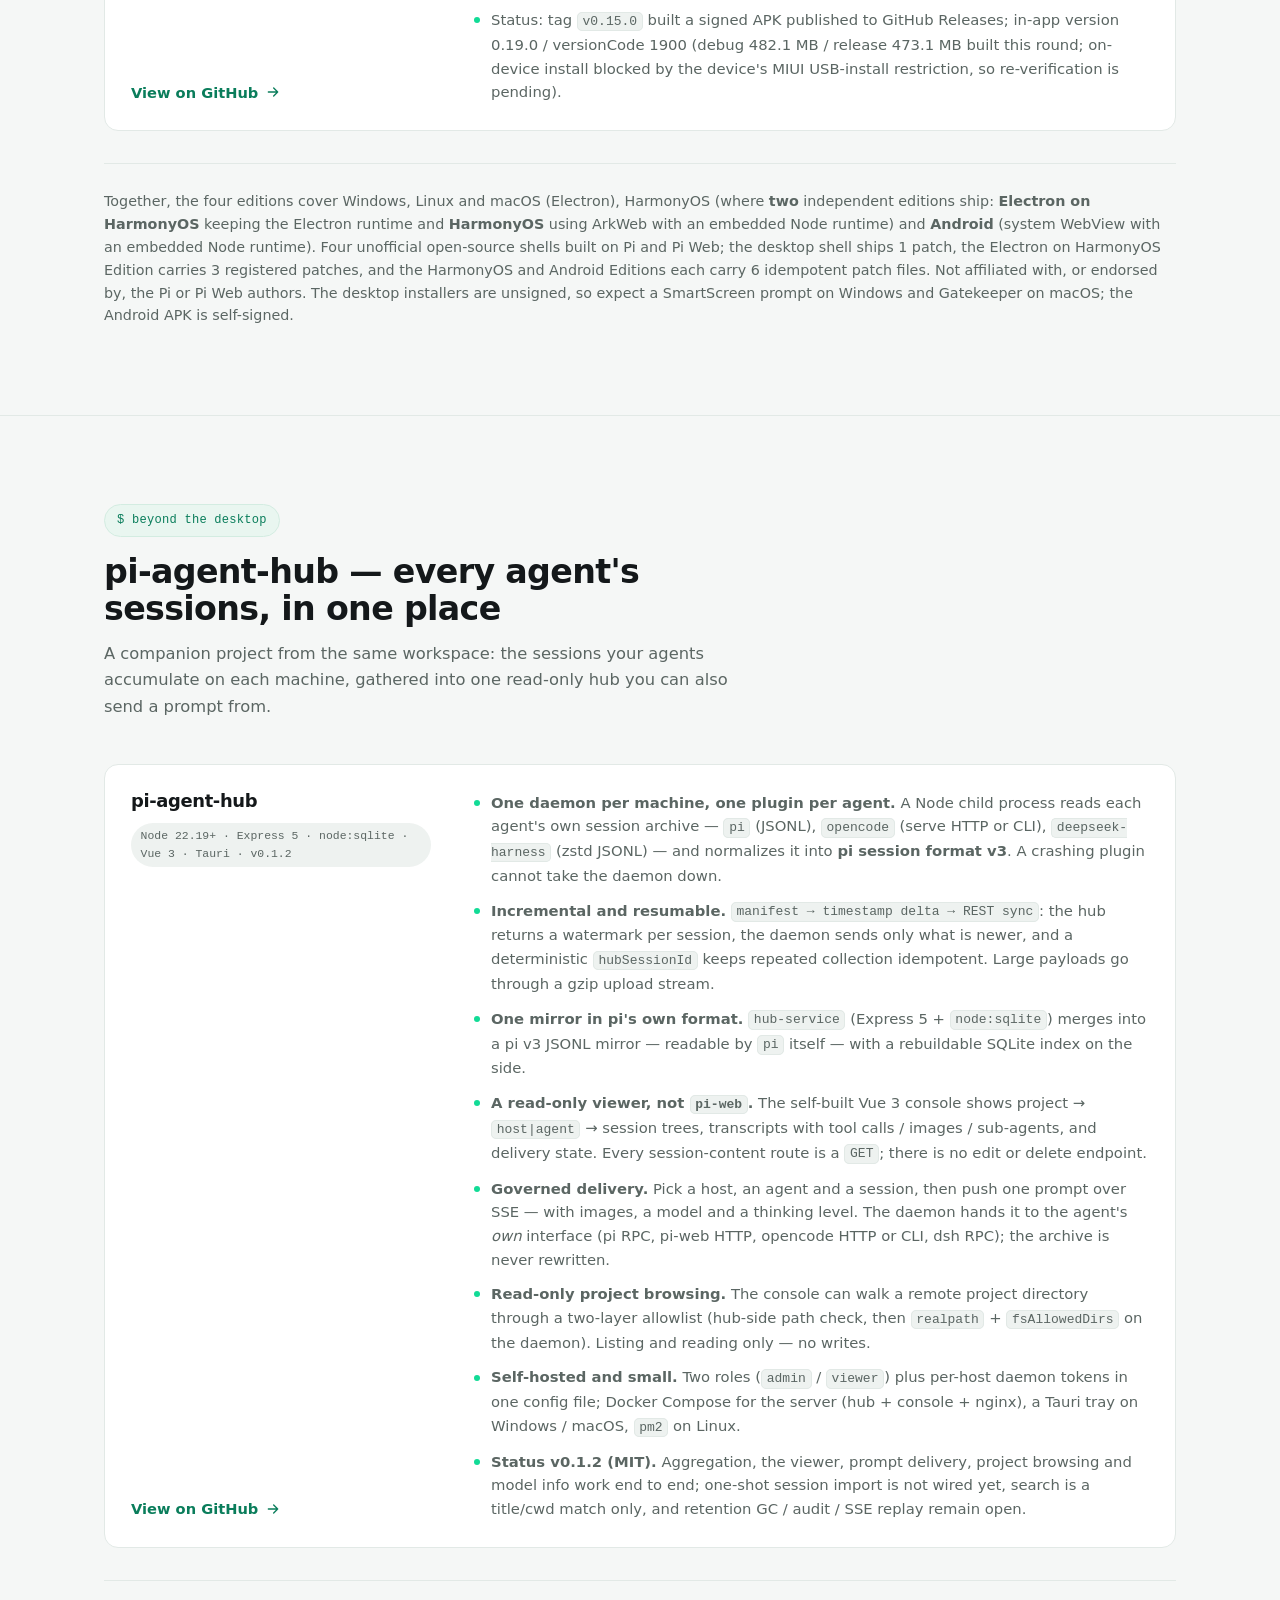
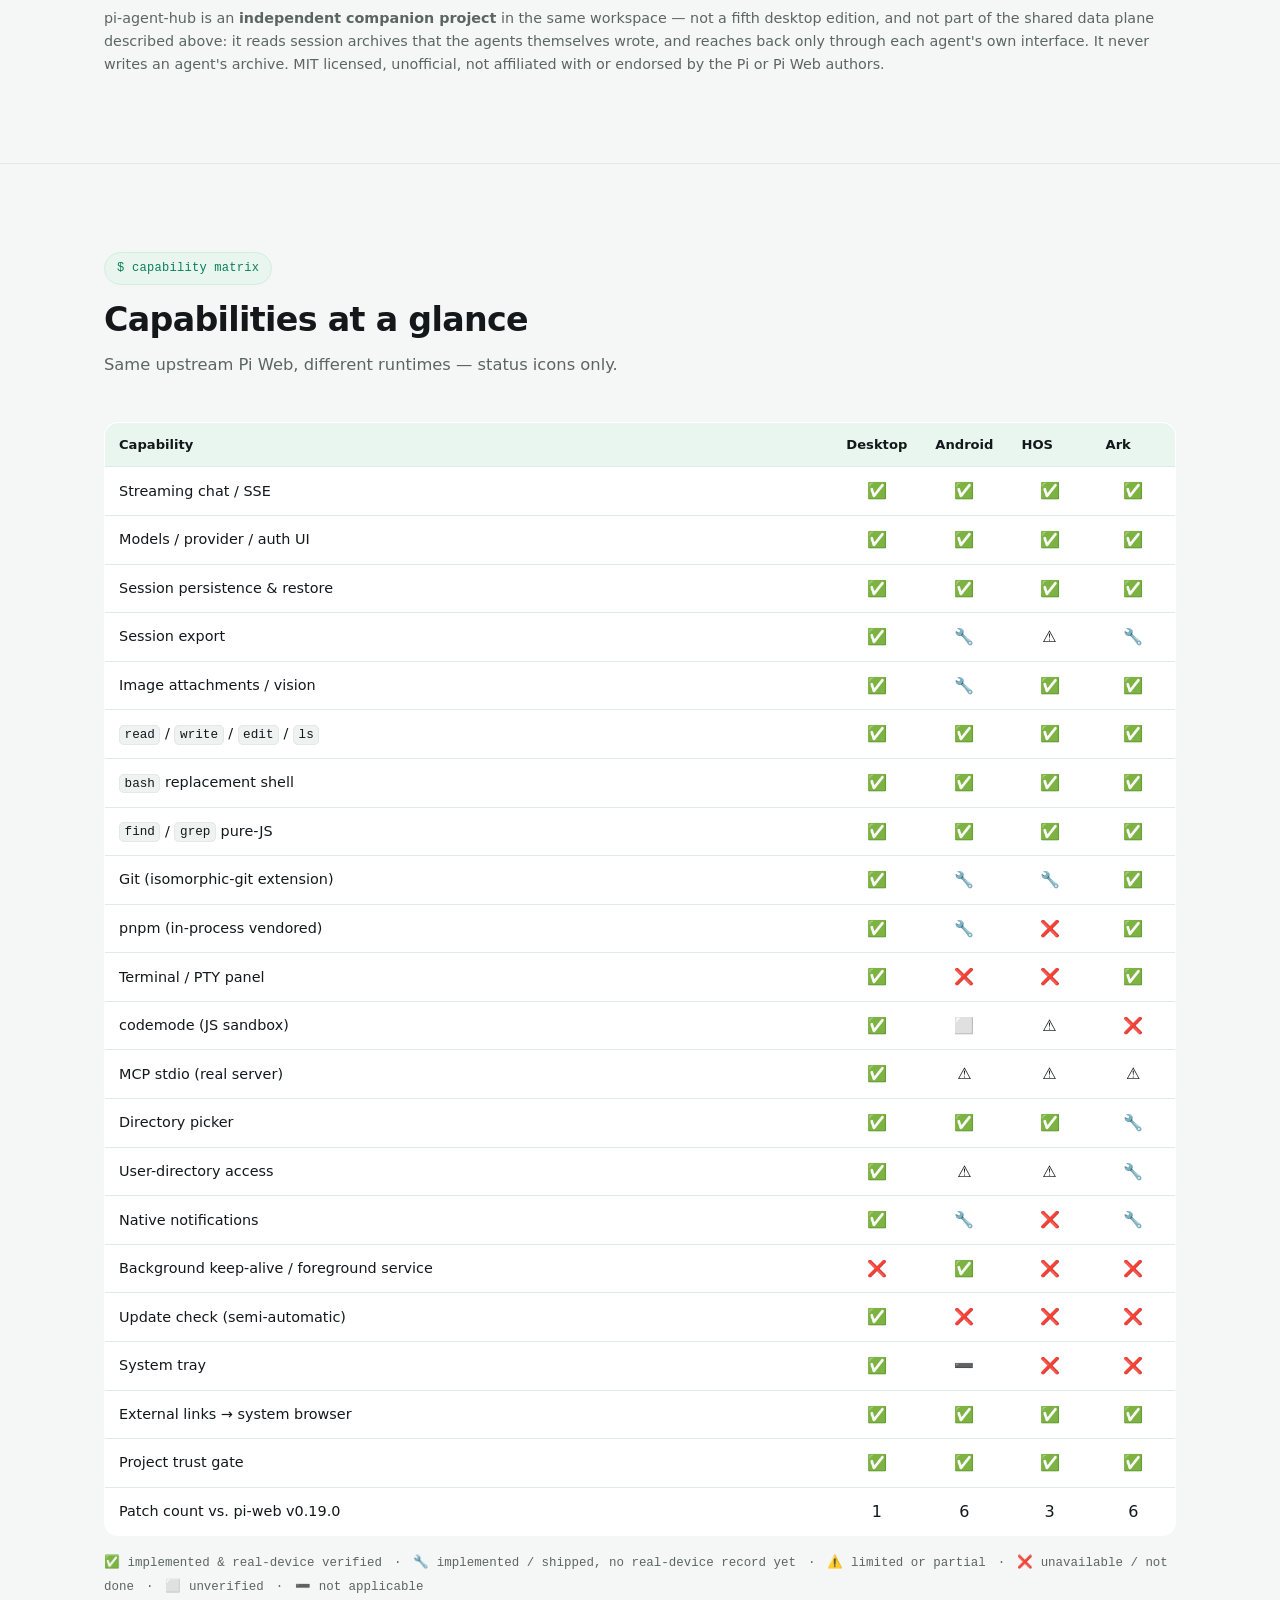
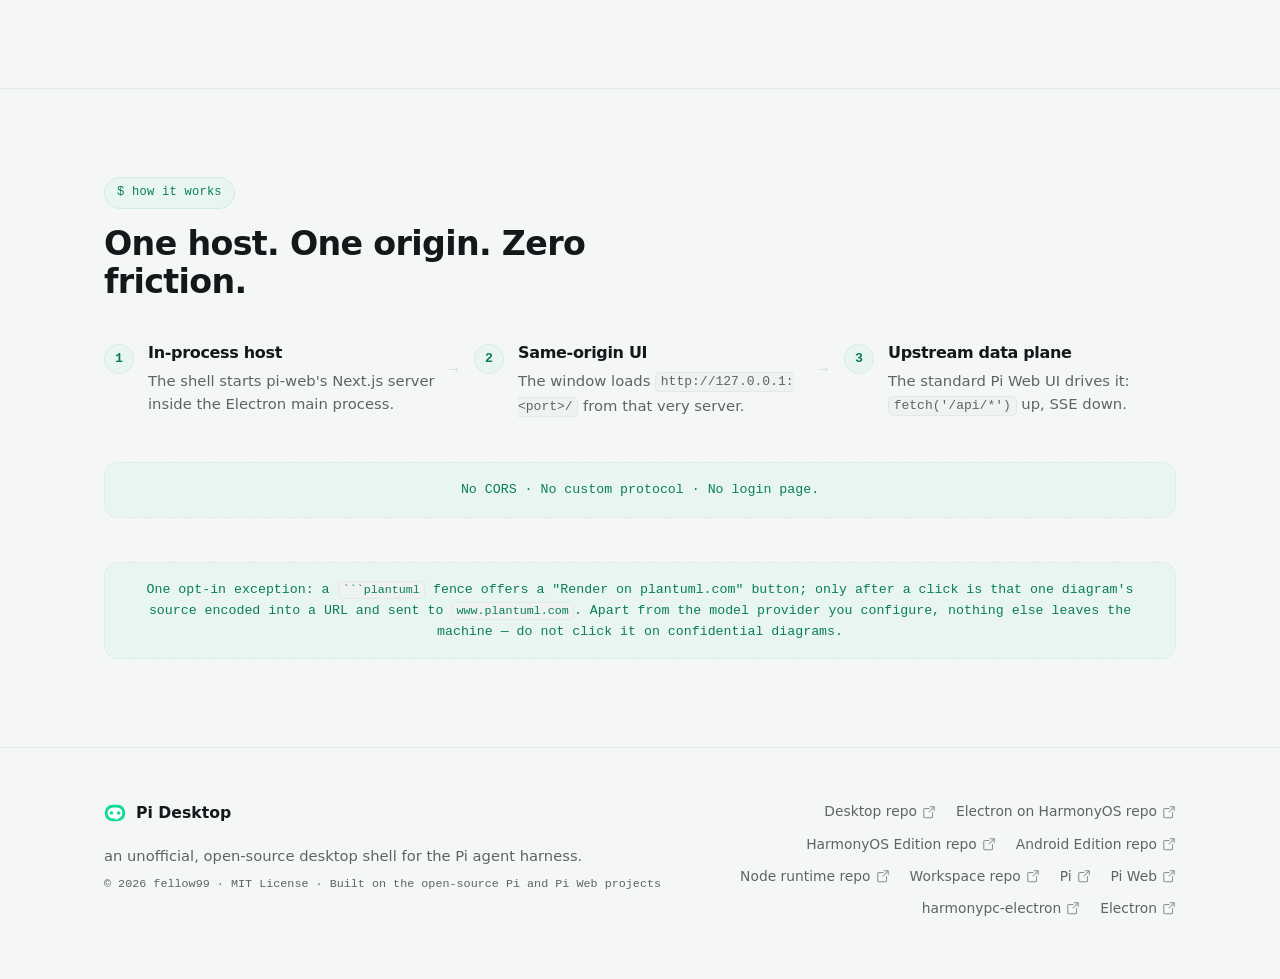
==== commit cf4922db: "docs: 版本更新 0.19.0（上游 pi-web v0.19.0 / pi v1.6.1） - 两页与 README 的版本号 / versionCode（1900）/ 补丁数（1·6·3·6）" ====
--- a/index.html
+++ b/index.html
@@ -100,15 +100,15 @@
             </a>
           </div>
           <p class="trust">
-            Desktop v0.18.0 · packaged build on Windows with smoke 10 PASS; renderer probe, e2e and macOS/Linux pending (test machine)
+            Desktop v0.19.0 · packaged build on Windows with smoke 10 PASS (BUILD_ID vxIdm0QC9upmemdyHwCDn); renderer probe, e2e and macOS/Linux pending (test machine)
             <br>
-            Electron on HarmonyOS<sup>(1)</sup> v0.18.0 · versionCode 1800 · built this round (unsigned HAP; signing and device re-verification pending — 0.15.0 signed HAP verified on device) · 3 registered upstream patches
+            Electron on HarmonyOS<sup>(1)</sup> v0.19.0 · versionCode 1900 · built and debug-signed this round (382.9 MB HAP; device re-verification pending — 0.15.0 signed HAP verified on device) · 3 registered upstream patches
             <br>
-            HarmonyOS Edition v0.18.0 · ArkWeb + in-process Node v24.2.0 · built this round (unsigned HAP; device re-verification pending — 0.15.0 Level-0 verified on device + device model suite 2/2) (2-in-1 / tablet / phone, API 26)
+            HarmonyOS Edition v0.19.0 · ArkWeb + in-process Node v24.2.0 · built and debug-signed this round (136.1 MB HAP; device re-verification pending — 0.15.0 Level-0 verified on device + device model suite 2/2) (2-in-1 / tablet / phone, API 26)
             <br>
-            Android Edition v0.18.0 · versionCode 1800 · system WebView + in-process Node v26.13.0 · built this round (debug and release APK; device re-verification pending — 0.15.0 verified on device)
+            Android Edition v0.19.0 · versionCode 1900 · system WebView + in-process Node v26.13.0 · built this round (debug and release APK; on-device install blocked by the device's MIUI USB-install restriction, so re-verification is pending — 0.15.0 verified on device)
             <br>
-            Built on pi-web v0.18.0 (pi v1.6.0) · desktop shell ships 1 patch · Electron on HarmonyOS 3 · HarmonyOS 6 · Android 6
+            Built on pi-web v0.19.0 (pi v1.6.1) · desktop shell ships 1 patch · Electron on HarmonyOS 3 · HarmonyOS 6 · Android 6
             <br>
             <sup>(1)</sup>Verified on a HUAWEI MateBook Pro (<code>HAD-W32</code>), HarmonyOS API 26; 2-in-1 and tablet.
           </p>
@@ -188,7 +188,7 @@
               <li>Random loopback port with a host-generated random password — credentials are injected, so the login page never appears.</li>
               <li>Ships <code>pi-dist.tar.gz</code>, extracted into <code>userData</code> on first launch and skipped afterwards (SHA-256 marker).</li>
               <li>Installers: Squirrel (Windows), DMG (macOS), deb / rpm / zip (Linux) — unsigned, so SmartScreen and Gatekeeper will ask.</li>
-              <li>Status: v0.18.0 · packaged build on Windows with smoke 10 PASS; renderer probe, e2e and macOS/Linux pending (test machine).</li>
+              <li>Status: v0.19.0 · packaged build on Windows with smoke 10 PASS (BUILD_ID vxIdm0QC9upmemdyHwCDn; 207.1 MB payload); renderer probe and e2e cannot run next to the installed 0.18.0 shell because of the single-instance lock, so they are pending on a test machine.</li>
             </ul>
             <a class="repo-link" href="https://github.com/fellow99/pi-desktop" target="_blank" rel="noopener">
               View on GitHub
@@ -209,7 +209,7 @@
               <li><strong>compat disables code-mode</strong>: the JS sandbox needs WebAssembly and cannot coexist with <code>--jitless</code> (its self-test fails, so the tool is never registered). Everything else is unaffected — chat with streaming, image attachments and vision, the Git extension, file and shell tools, and the ArkWeb page itself.</li>
               <li>Verified on device — HUAWEI MateBook Pro (<code>HAD-W24</code> / <code>HAD-W32</code>) and HUAWEI Enjoy 90 (<code>JUY-AL80</code>, phone), HarmonyOS API 26; capability parity is tracked feature by feature in <code>docs/001-能力复刻评估.md</code>.</li>
               <li>Known limitations: no terminal / PTY (the platform has no <code>devpts</code>); the runtime mode is fixed to <code>--jitless</code> (compat), so there is no real-JIT ACL dependency and WebAssembly / code-mode is unavailable.</li>
-              <li>Status: v0.18.0 · built this round (unsigned HAP; device re-verification pending — 0.15.0 Level-0 verified on device: boot/render/version/deepseek key/sandbox workspace/text chat/image chat). Historical: 0.12.x scaffold + Phase 1 capabilities on device.</li>
+              <li>Status: v0.19.0 · built and debug-signed this round (136.1 MB HAP, payload archive 85.7 MiB / SHA-256 07c79770f41d…); device re-verification pending — 0.15.0 Level-0 verified on device: boot/render/version/deepseek key/sandbox workspace/text chat/image chat. Historical: 0.12.x scaffold + Phase 1 capabilities on device.</li>
             </ul>
             <a class="repo-link" href="https://github.com/fellow99/pi-desktop-ark" target="_blank" rel="noopener">
               View on GitHub
@@ -228,7 +228,7 @@
               <li>The full upstream Pi Web UI; sessions persist inside the app sandbox.</li>
               <li>Binds <code>0.0.0.0</code> and the window connects over the LAN IP, since HarmonyOS isolates loopback the other way.</li>
               <li>Known limitations: no terminal / PTY, no <code>git</code>, no ripgrep or fd binaries, plugin installs are local-source only.</li>
-              <li>Status: v0.18.0 · versionCode 1800 · built this round (unsigned HAP; device re-verification pending — 0.15.0 signed HAP verified on device: boot / render / version badge / DeepSeek key / sandbox workspace / text chat / image-analysis chat).</li>
+              <li>Status: v0.19.0 · versionCode 1900 · built and debug-signed this round (382.9 MB HAP); device re-verification pending — 0.15.0 signed HAP verified on device: boot / render / version badge / DeepSeek key / sandbox workspace / text chat / image-analysis chat.</li>
             </ul>
             <a class="repo-link" href="https://github.com/fellow99/pi-desktop-hos" target="_blank" rel="noopener">
               View on GitHub
@@ -250,7 +250,7 @@
               <li>Extensions ship in the payload: <code>android-exec</code>, <code>android-search</code>, <code>android-pty</code>, workspace-roots, SAF and more.</li>
               <li>The only edition with a real <strong>foreground service</strong> for background keep-alive; <code>127.0.0.1</code> random port, loopback password-free, SAF directory picker.</li>
               <li>Engine provenance is gated by <code>verify-runtime.mjs</code> against <code>runtime.lock.json</code> (SHA-256 + ELF gates); CI then runs <code>zipalign -P 16</code> and the compliance gates.</li>
-              <li>Status: tag <code>v0.15.0</code> built a signed APK published to GitHub Releases; in-app version 0.18.0 / versionCode 1800 (device re-verification pending).</li>
+              <li>Status: tag <code>v0.15.0</code> built a signed APK published to GitHub Releases; in-app version 0.19.0 / versionCode 1900 (debug 482.1 MB / release 473.1 MB built this round; on-device install blocked by the device's MIUI USB-install restriction, so re-verification is pending).</li>
             </ul>
             <a class="repo-link" href="https://github.com/fellow99/pi-desktop-android" target="_blank" rel="noopener">
               View on GitHub
@@ -340,7 +340,7 @@
               <tr><td class="cap-feature">System tray</td><td class="cap-status">✅</td><td class="cap-status">➖</td><td class="cap-status">❌</td><td class="cap-status">❌</td></tr>
               <tr><td class="cap-feature">External links → system browser</td><td class="cap-status">✅</td><td class="cap-status">✅</td><td class="cap-status">✅</td><td class="cap-status">✅</td></tr>
               <tr><td class="cap-feature">Project trust gate</td><td class="cap-status">✅</td><td class="cap-status">✅</td><td class="cap-status">✅</td><td class="cap-status">✅</td></tr>
-              <tr><td class="cap-feature">Patch count vs. pi-web v0.18.0</td><td class="cap-status">1</td><td class="cap-status">6</td><td class="cap-status">3</td><td class="cap-status">6</td></tr>
+              <tr><td class="cap-feature">Patch count vs. pi-web v0.19.0</td><td class="cap-status">1</td><td class="cap-status">6</td><td class="cap-status">3</td><td class="cap-status">6</td></tr>
             </tbody>
           </table>
         </div>
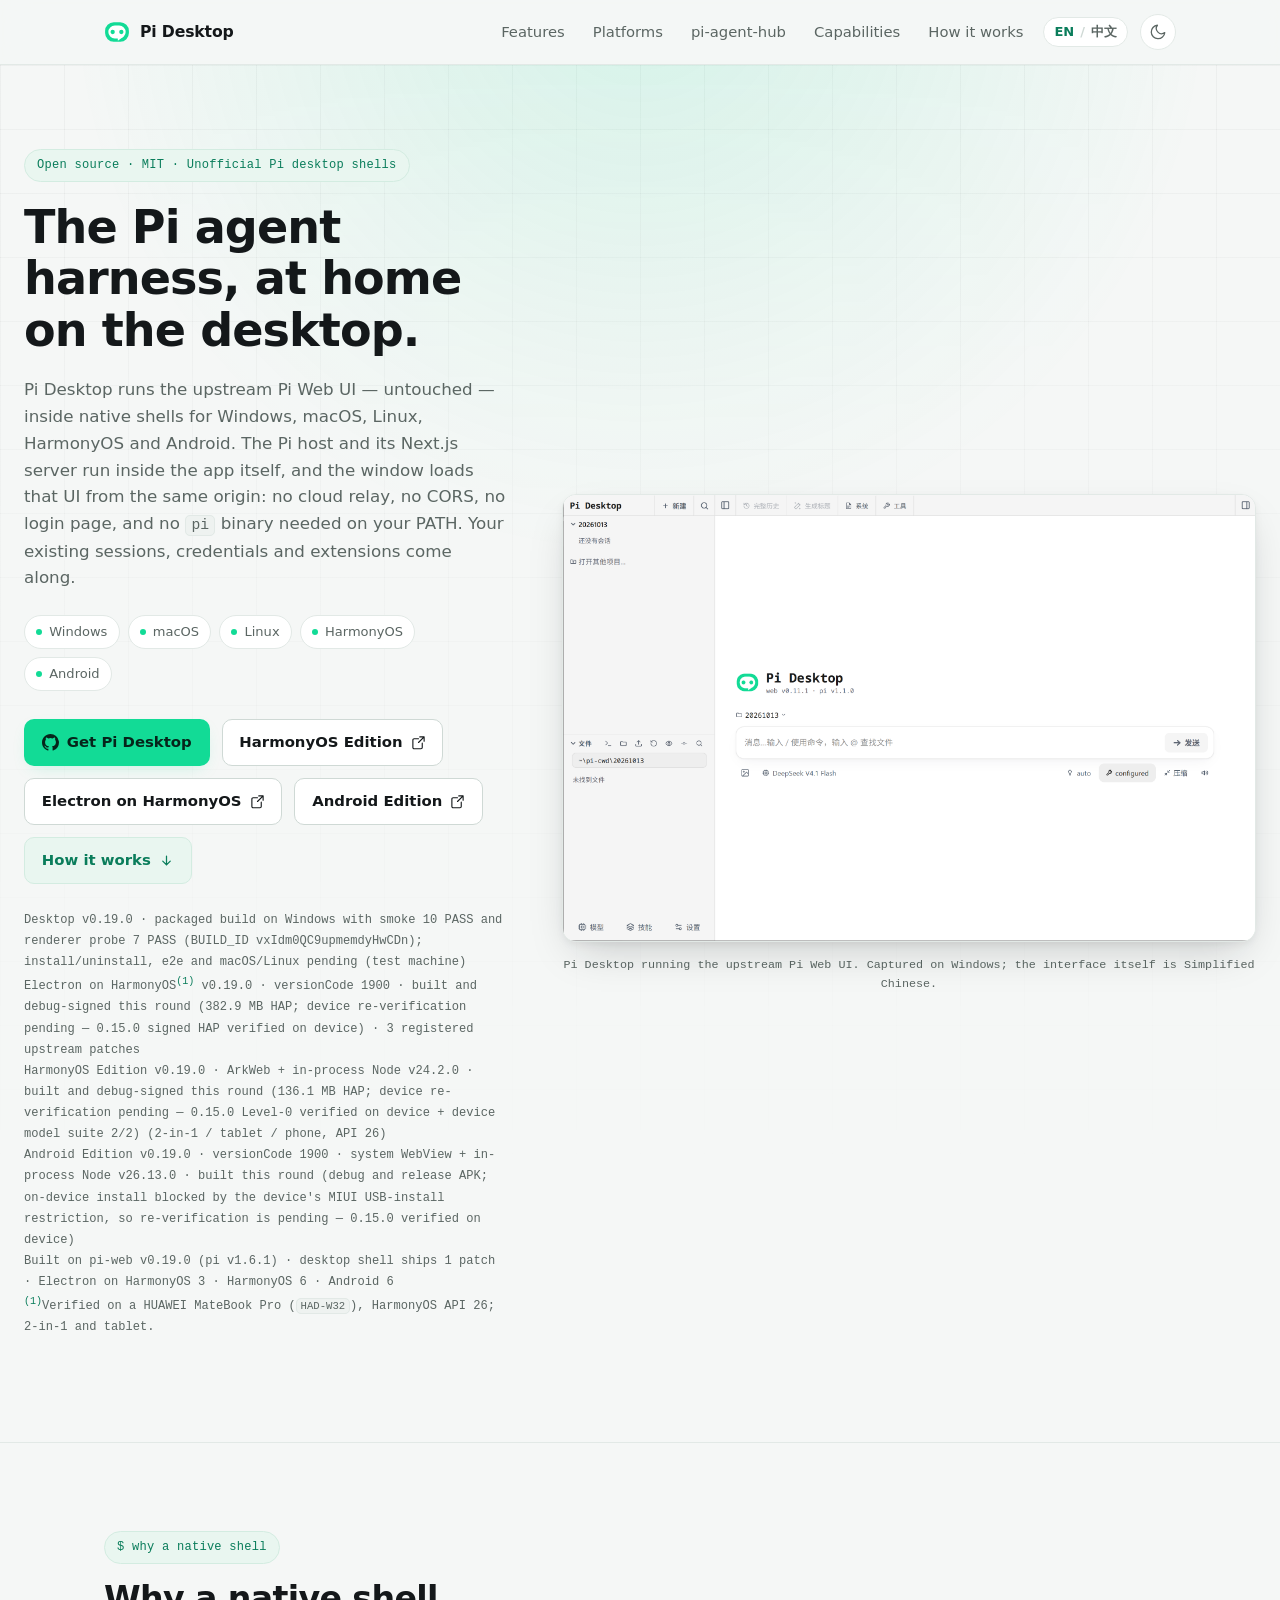
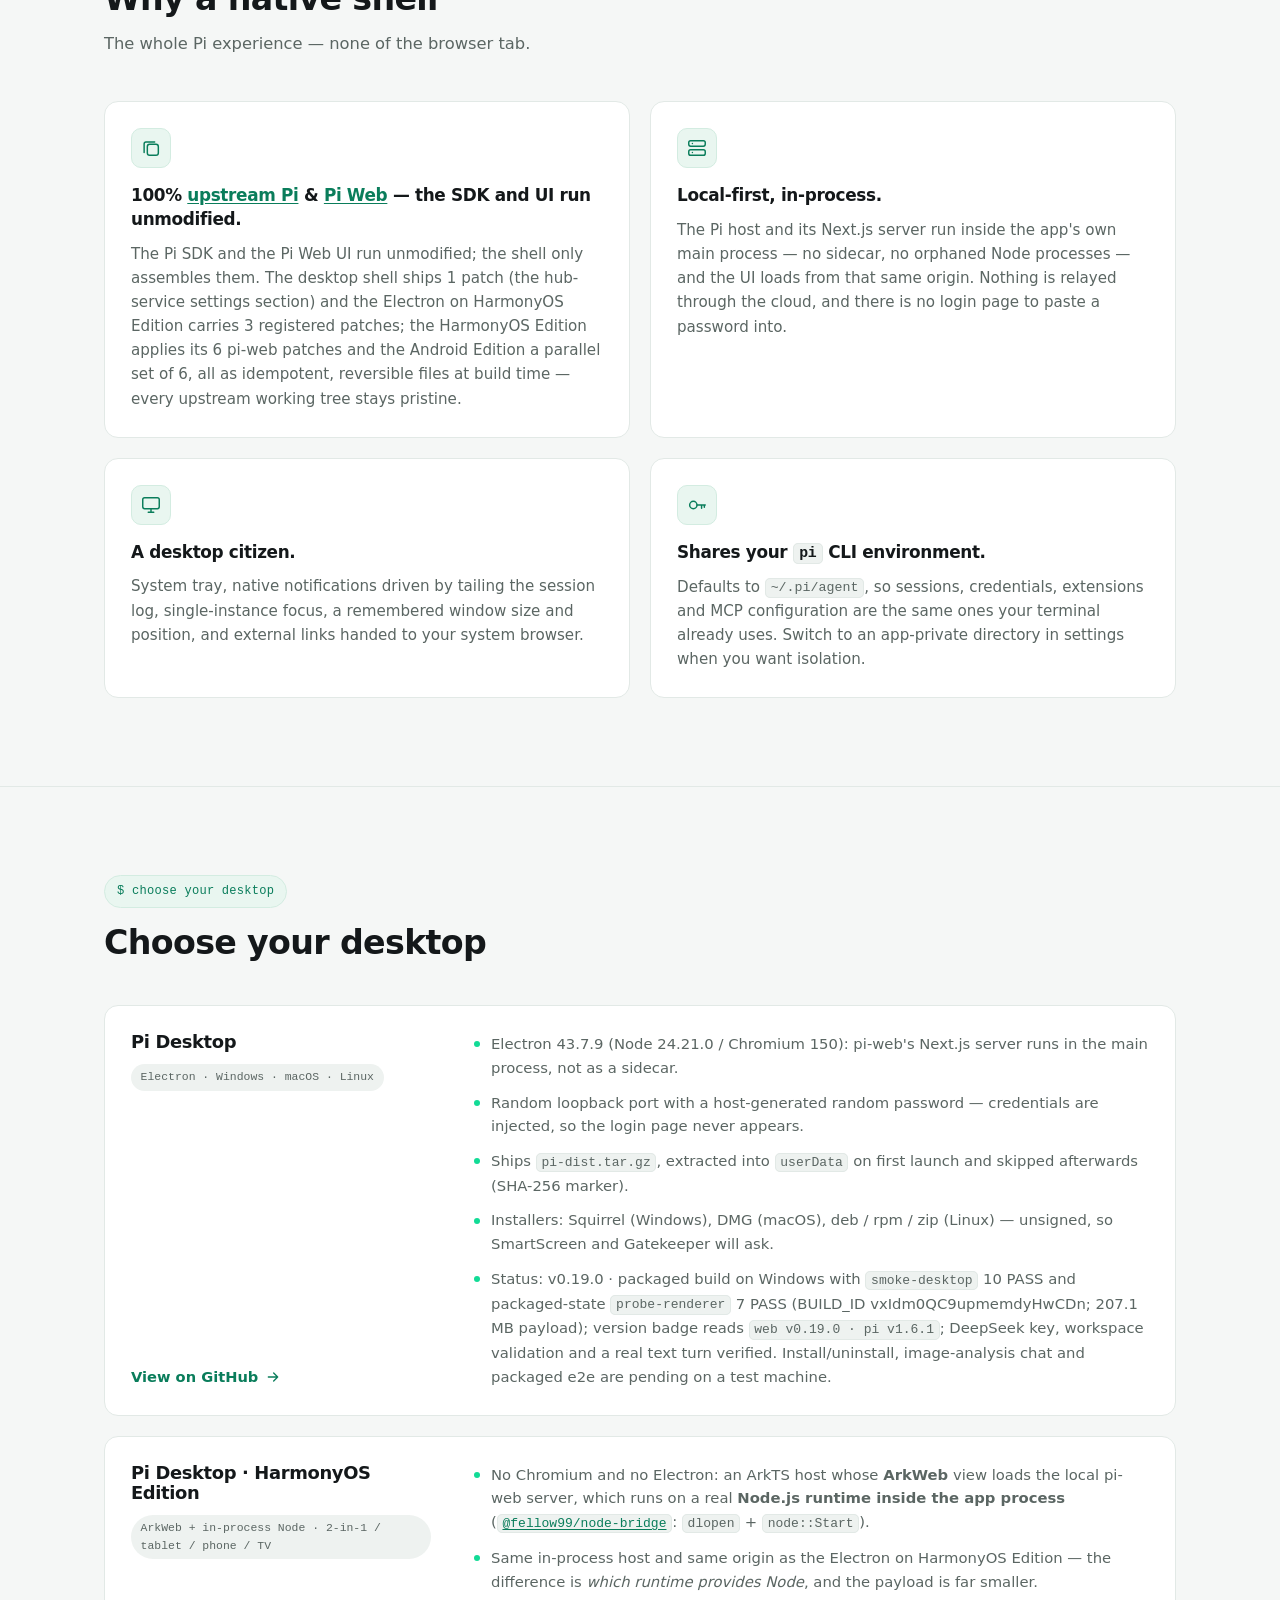
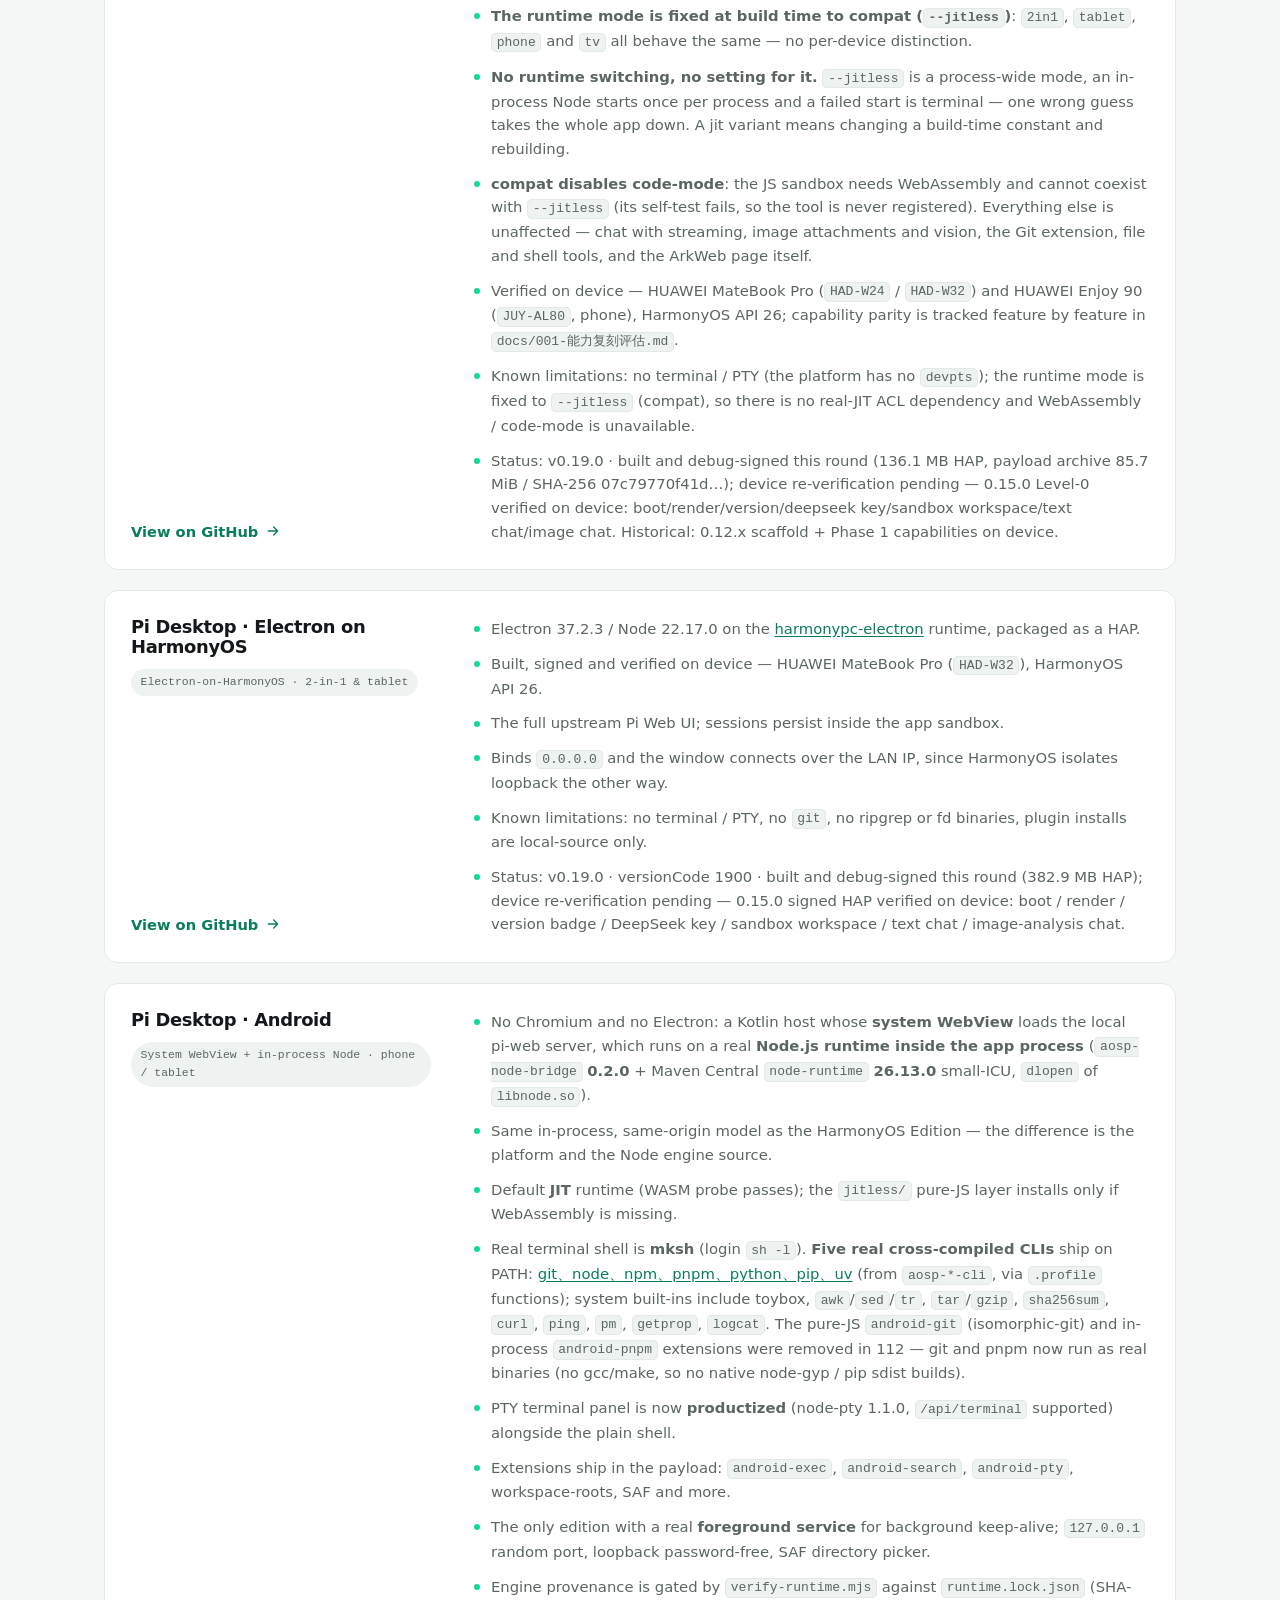
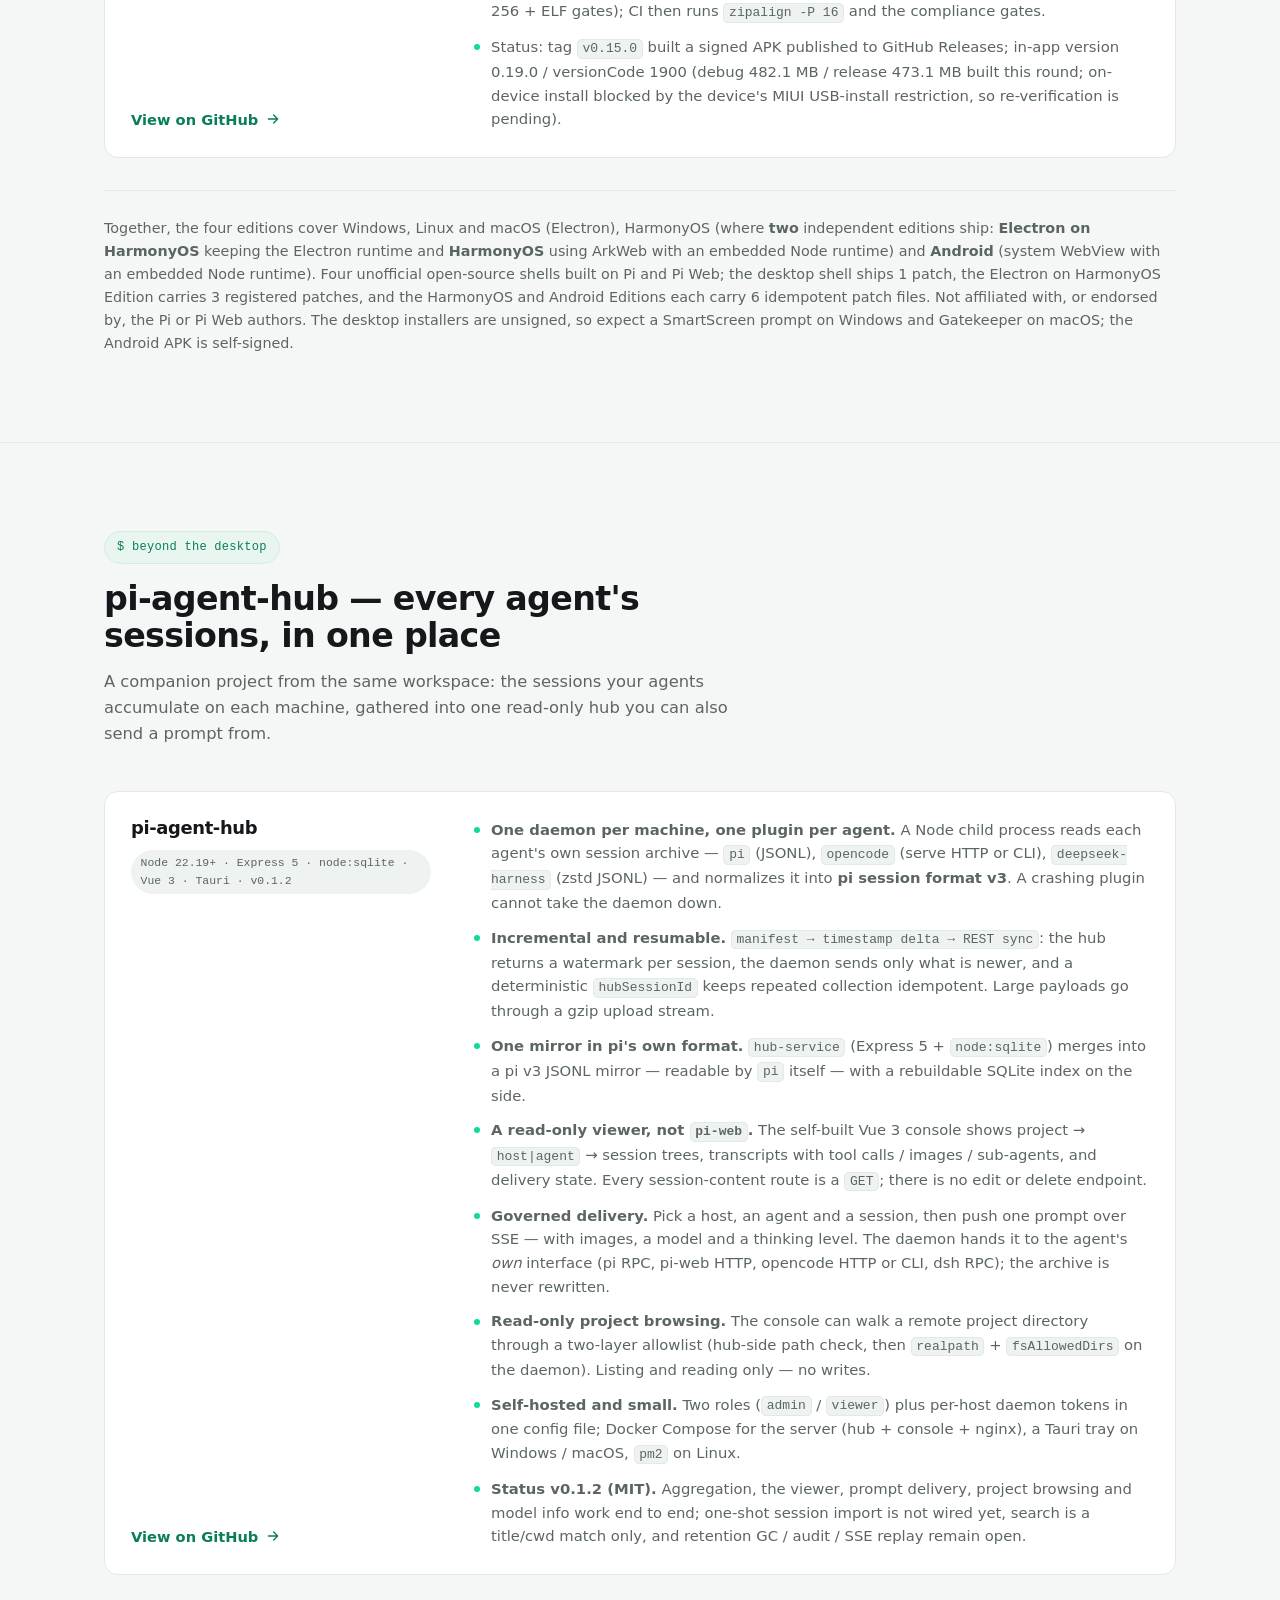
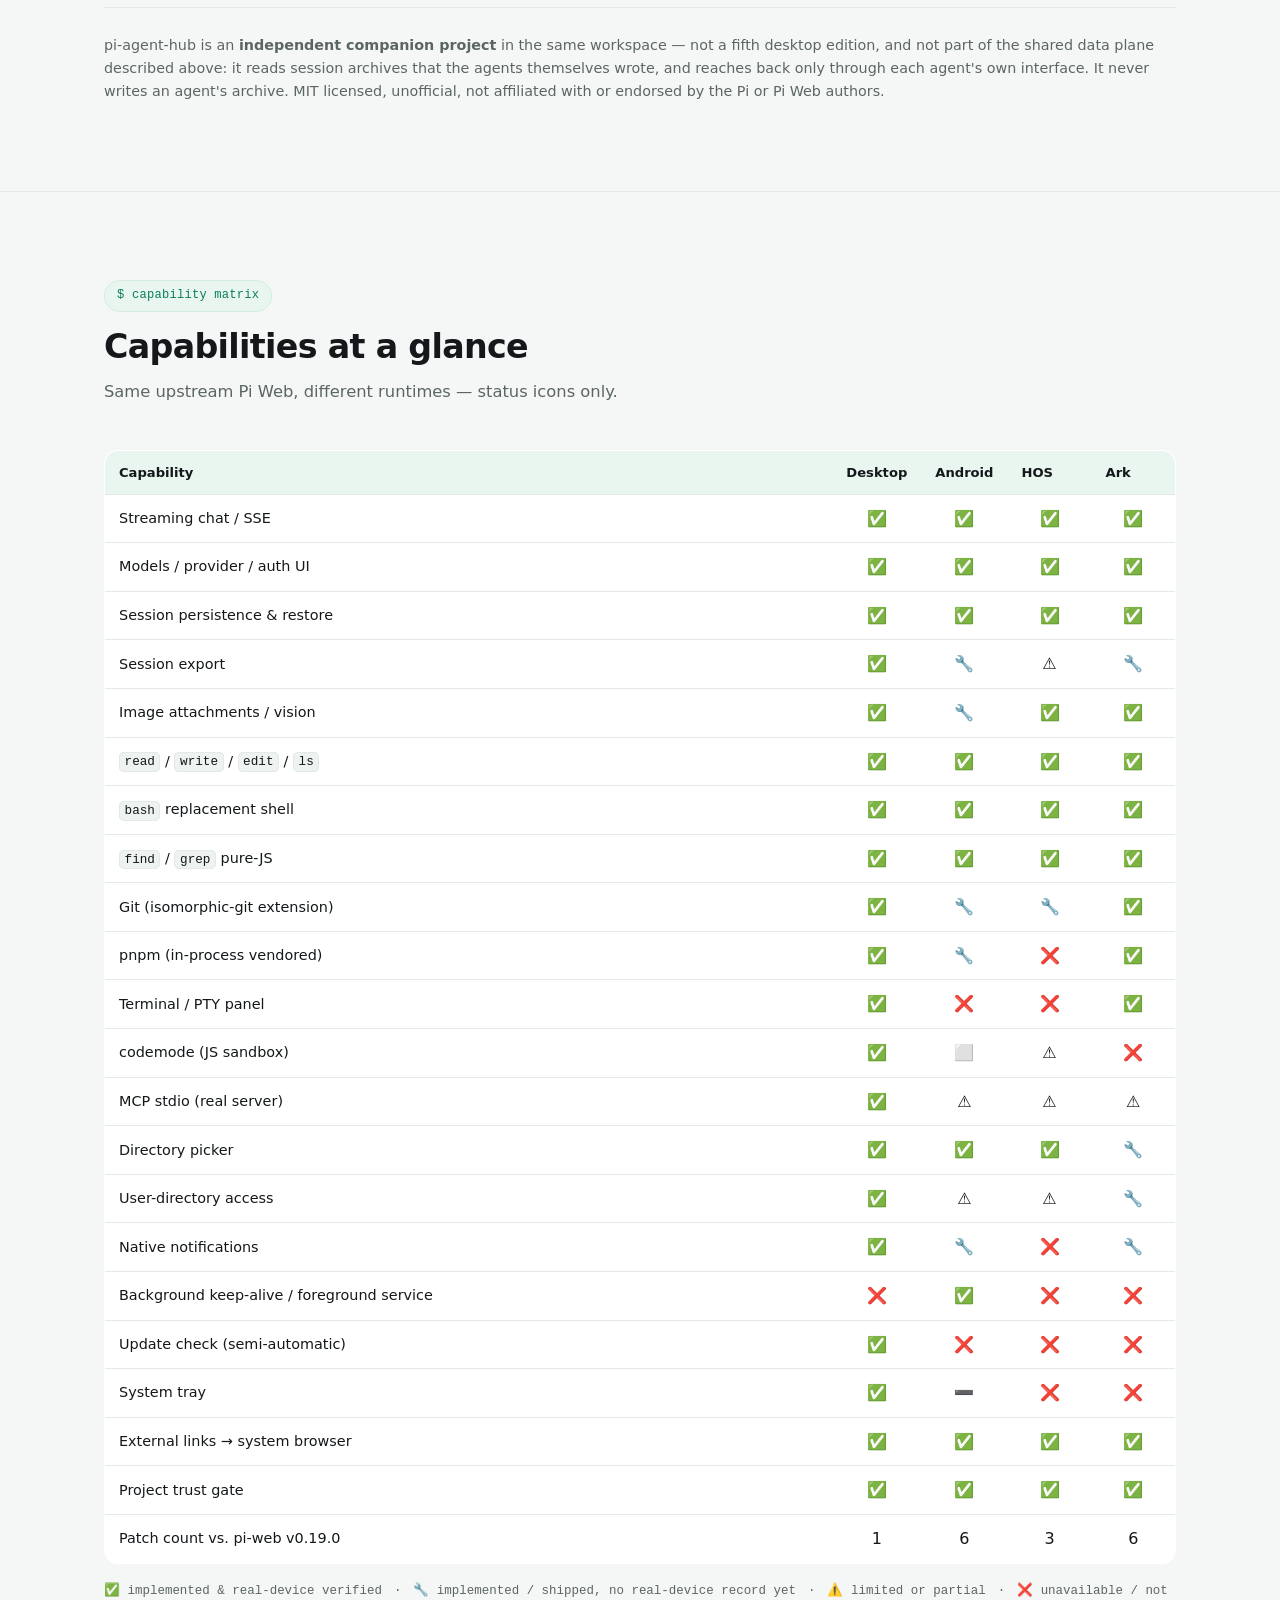
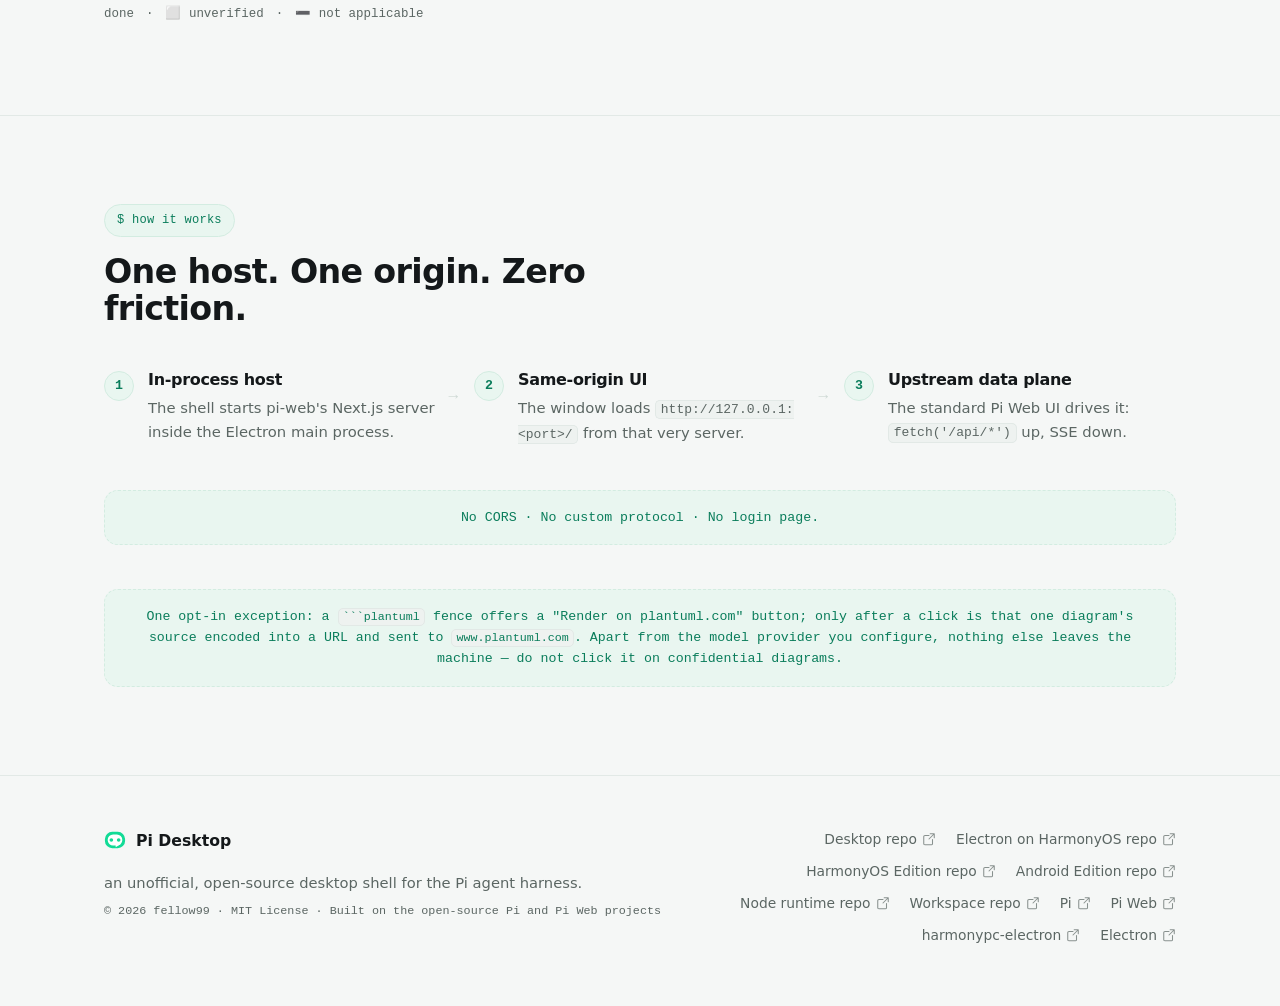
==== commit 8bd5d254: "docs: 对齐 0.19.0 实测结果并澄清签名口径 - 桌面版状态补上打包态 probe-renderer 7 PASS 与真实对话验证；安装/卸载、   图片分析对话与 e2e 仍待测试机 - " ====
--- a/index.html
+++ b/index.html
@@ -100,7 +100,7 @@
             </a>
           </div>
           <p class="trust">
-            Desktop v0.19.0 · packaged build on Windows with smoke 10 PASS (BUILD_ID vxIdm0QC9upmemdyHwCDn); renderer probe, e2e and macOS/Linux pending (test machine)
+            Desktop v0.19.0 · packaged build on Windows with smoke 10 PASS and renderer probe 7 PASS (BUILD_ID vxIdm0QC9upmemdyHwCDn); install/uninstall, e2e and macOS/Linux pending (test machine)
             <br>
             Electron on HarmonyOS<sup>(1)</sup> v0.19.0 · versionCode 1900 · built and debug-signed this round (382.9 MB HAP; device re-verification pending — 0.15.0 signed HAP verified on device) · 3 registered upstream patches
             <br>
@@ -188,7 +188,7 @@
               <li>Random loopback port with a host-generated random password — credentials are injected, so the login page never appears.</li>
               <li>Ships <code>pi-dist.tar.gz</code>, extracted into <code>userData</code> on first launch and skipped afterwards (SHA-256 marker).</li>
               <li>Installers: Squirrel (Windows), DMG (macOS), deb / rpm / zip (Linux) — unsigned, so SmartScreen and Gatekeeper will ask.</li>
-              <li>Status: v0.19.0 · packaged build on Windows with smoke 10 PASS (BUILD_ID vxIdm0QC9upmemdyHwCDn; 207.1 MB payload); renderer probe and e2e cannot run next to the installed 0.18.0 shell because of the single-instance lock, so they are pending on a test machine.</li>
+              <li>Status: v0.19.0 · packaged build on Windows with <code>smoke-desktop</code> 10 PASS and packaged-state <code>probe-renderer</code> 7 PASS (BUILD_ID vxIdm0QC9upmemdyHwCDn; 207.1 MB payload); version badge reads <code>web v0.19.0 · pi v1.6.1</code>; DeepSeek key, workspace validation and a real text turn verified. Install/uninstall, image-analysis chat and packaged e2e are pending on a test machine.</li>
             </ul>
             <a class="repo-link" href="https://github.com/fellow99/pi-desktop" target="_blank" rel="noopener">
               View on GitHub
